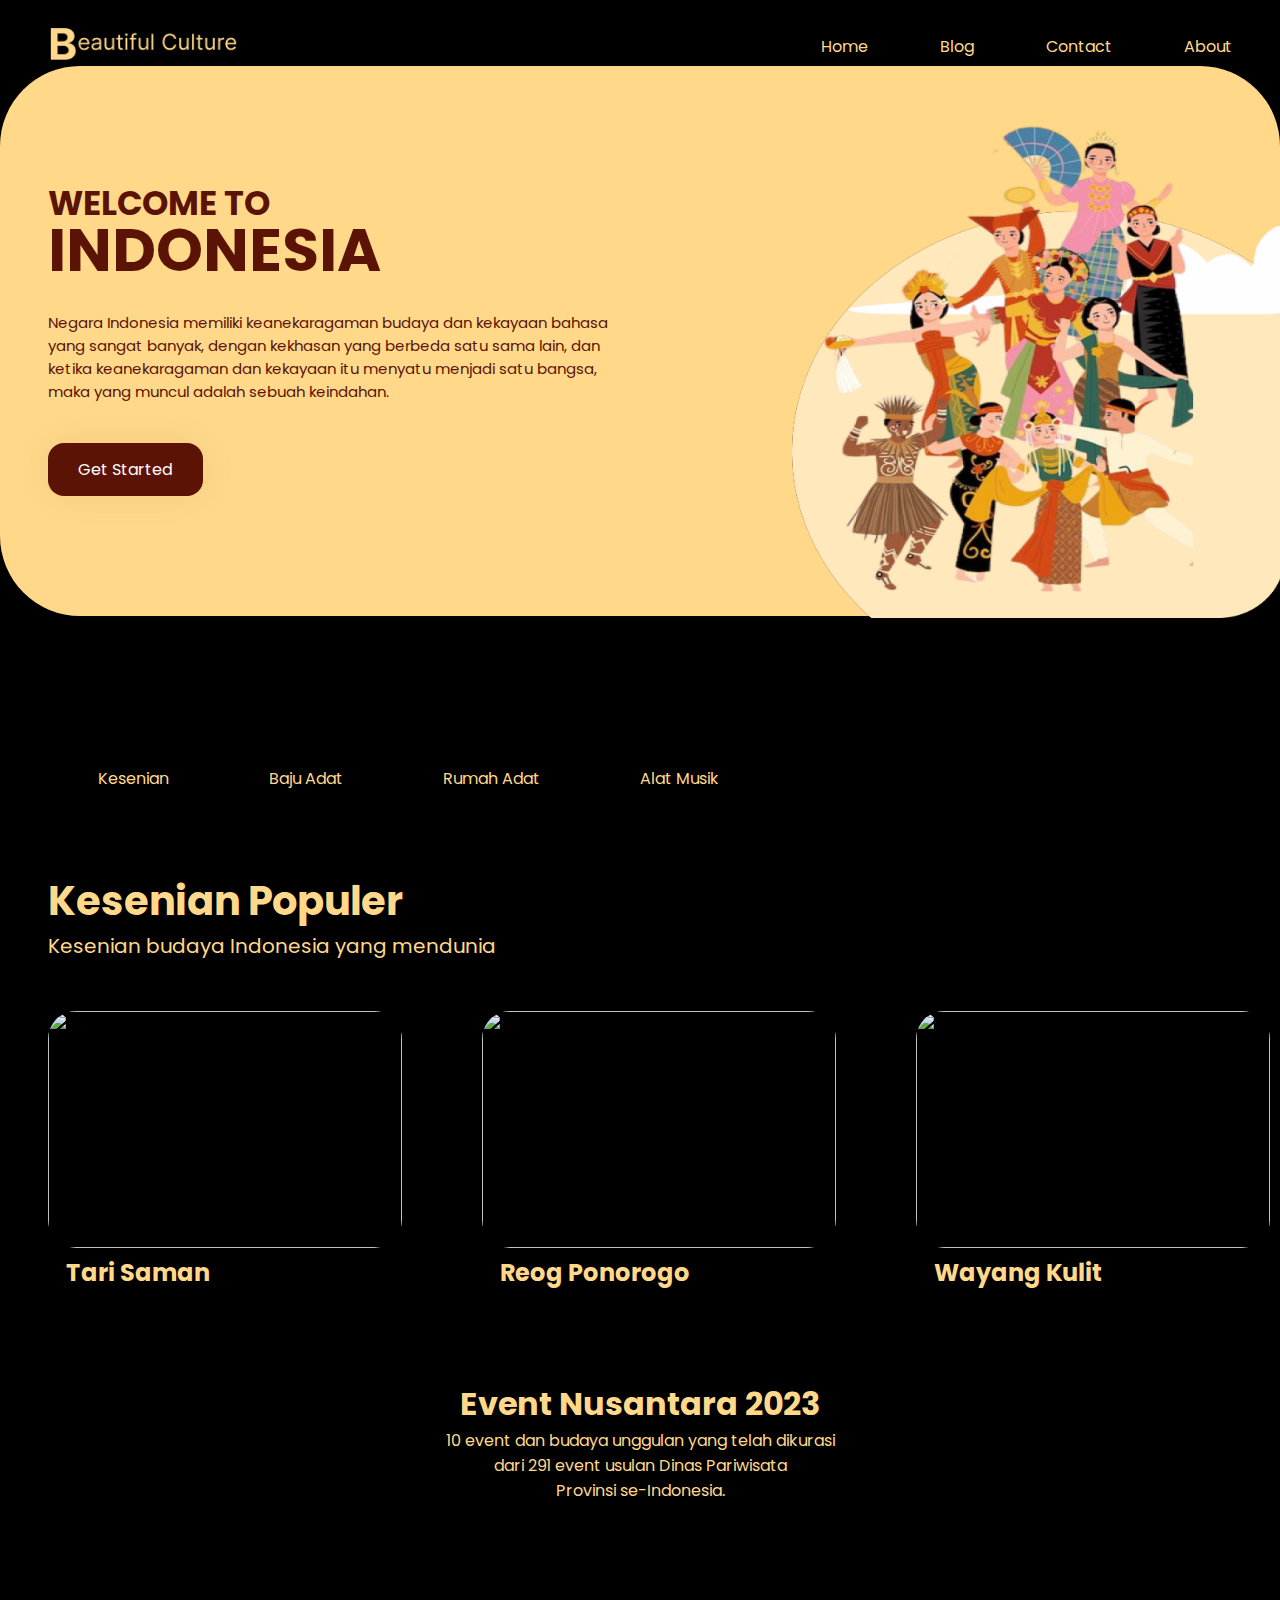
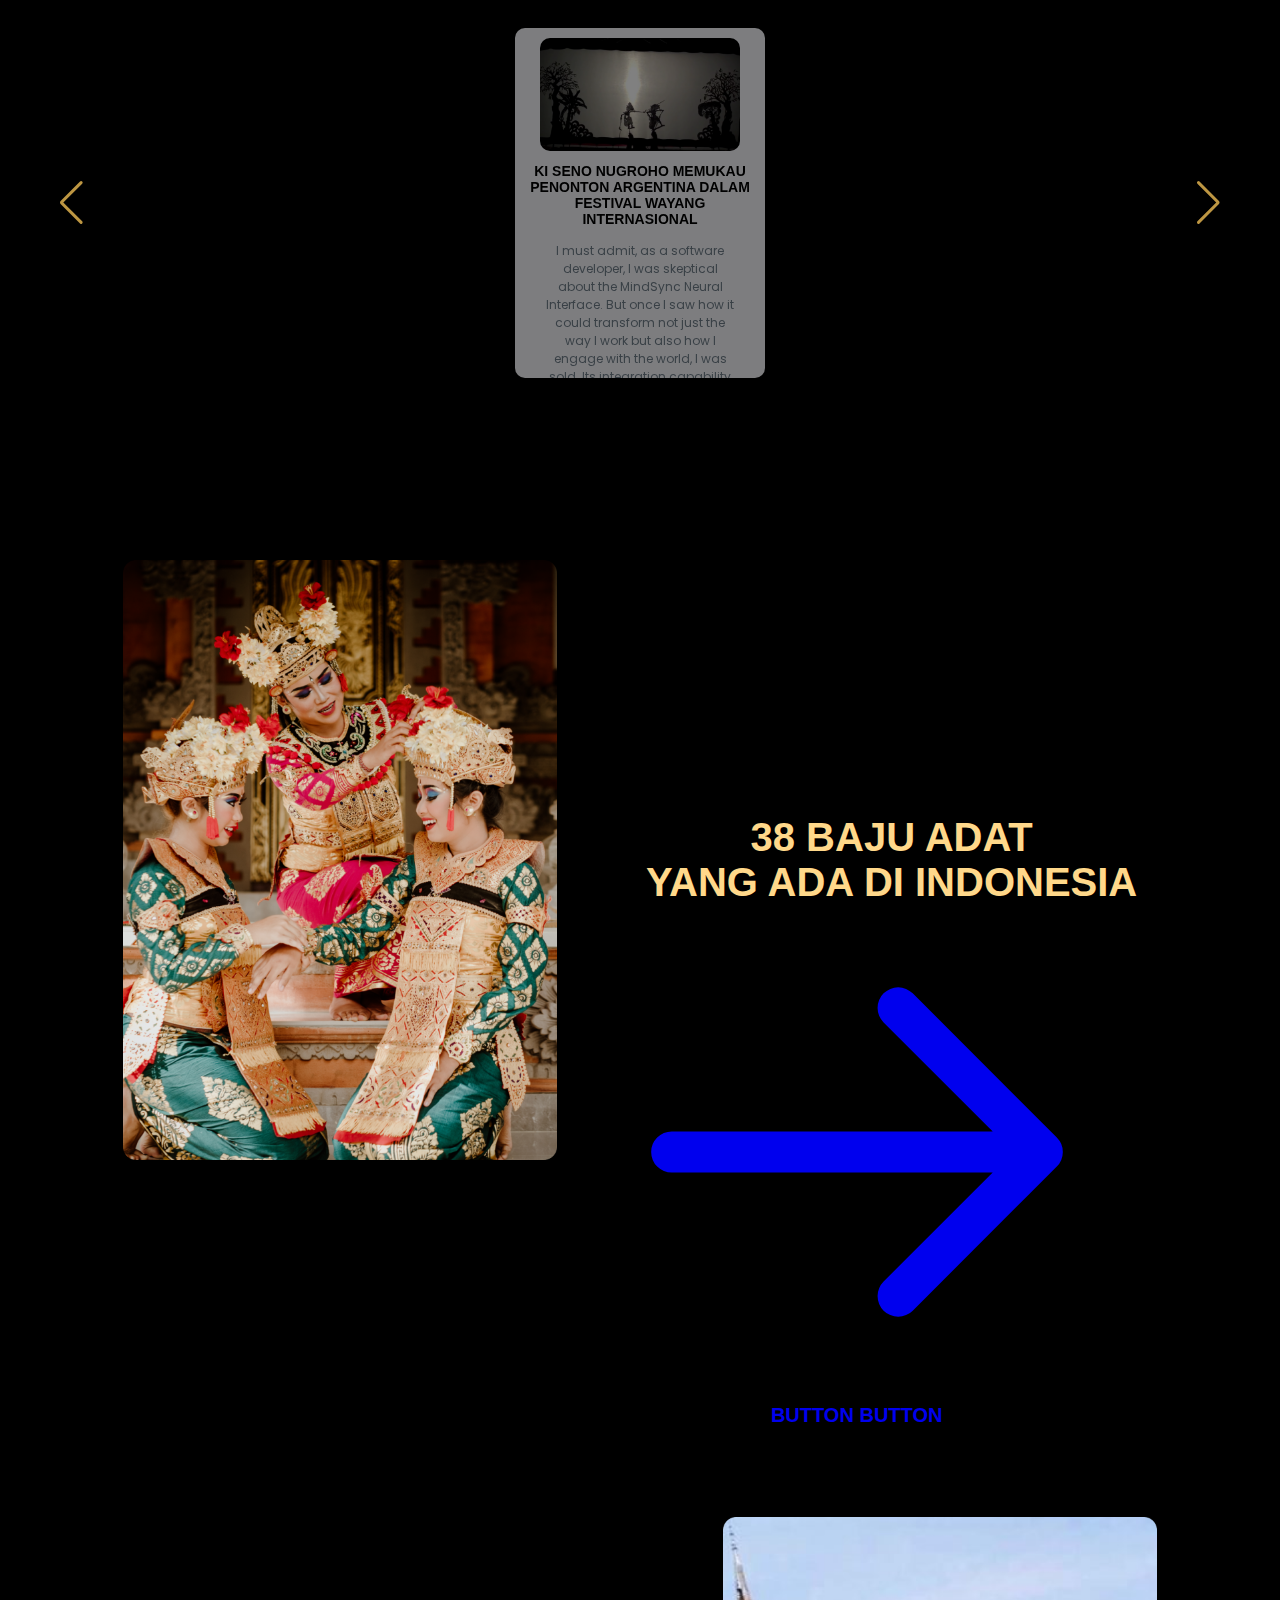
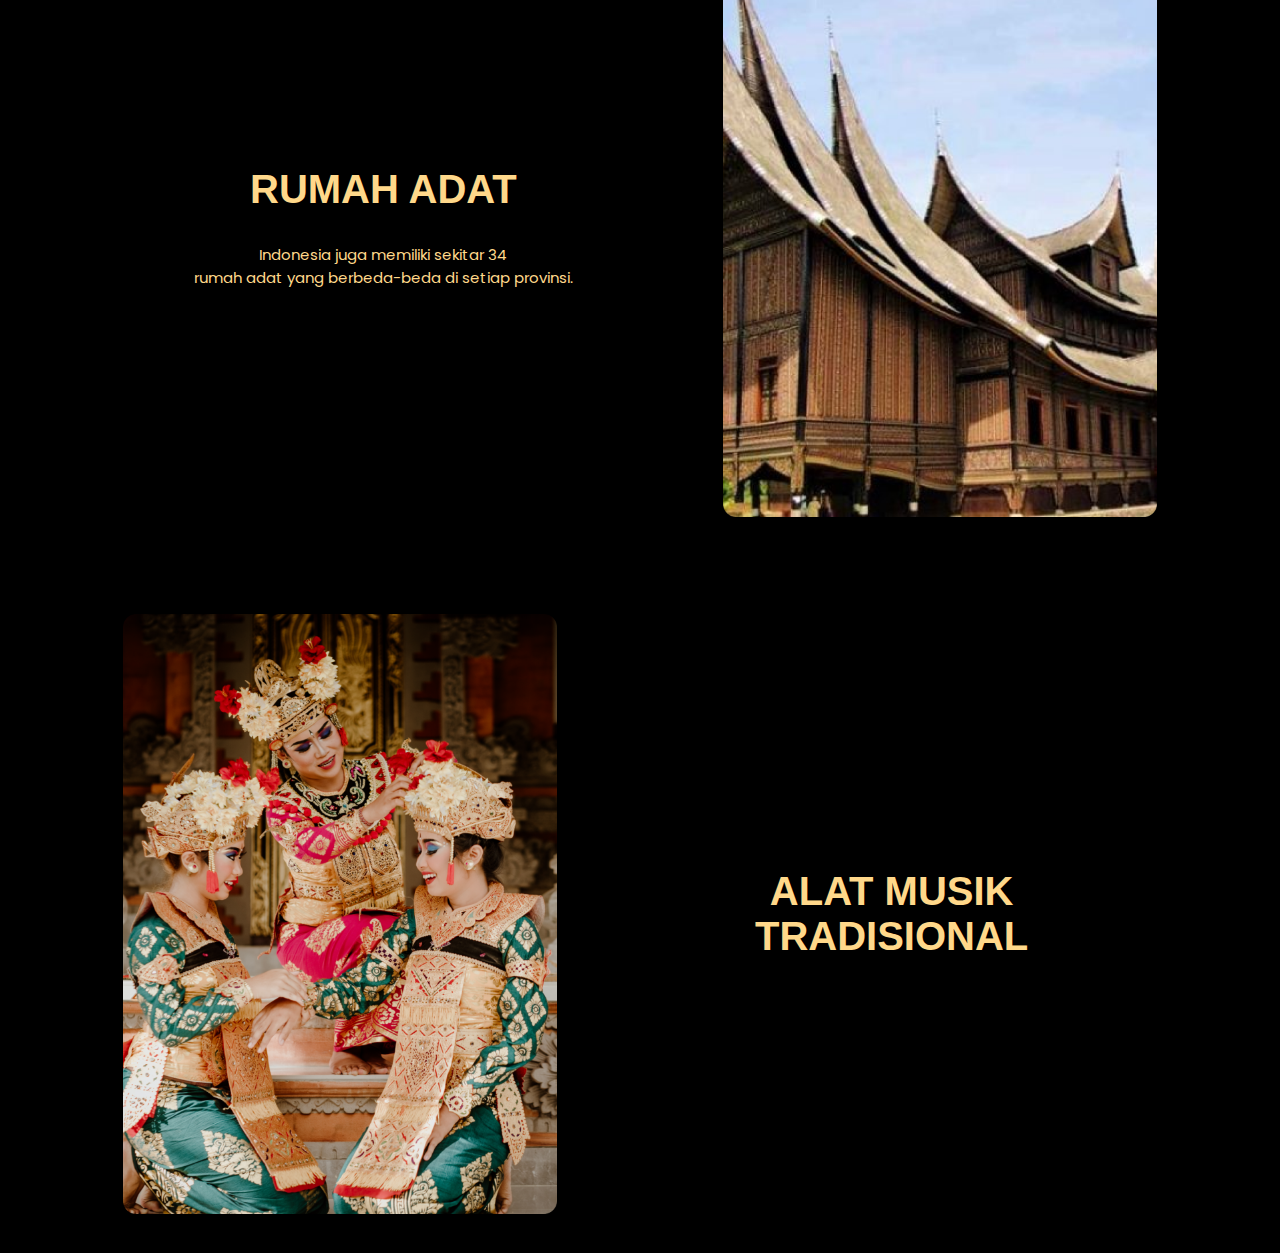
==== index.html @ f7d9b6cf "second commit" ====
<!DOCTYPE html>
<html lang="en">
  <head>
    <meta charset="UTF-8" />
    <meta http-equiv="X-UA-Compatible" content="IE=edge" />
    <meta name="viewport" content="width=device-width, initial-scale=1.0" />
    <title>Home</title>
    <link rel="stylesheet" href="css/style.css">
    <!-- <link rel="stylesheet" href="css/cssbutton.css"> -->
    <link rel="stylesheet" href="css\swiper-bundle.min.css">
    <!-- <link rel="stylesheet" href="https://cdn.jsdelivr.net/npm/bootstrap@4.0.0/dist/css/bootstrap.min.css" integrity="sha384-Gn5384xqQ1aoWXA+058RXPxPg6fy4IWvTNh0E263XmFcJlSAwiGgFAW/dAiS6JXm" crossorigin="anonymous">       -->
    <link href="https://fonts.googleapis.com/css2?family=Righteous&display=swap" rel="stylesheet">  
  </head>
  <body>
    <main>
      <div class="big-wrapper light">
        <header>
            <div class="container">
                <div class="logo">
                    <img src="AssetsWebDesign_Techomfest/Logo2.png" alt="">
                </div>

                <div class="links">
                    <ul>
                        <li><a class="a" href="#">Home</a></li>
                        <li><a class="a" href="#">Blog</a></li>
                        <li><a class="a" href="#">Contact</a></li>
                        <li><a class="a" href="#">About</a></li>
                    </ul>
                </div>
            </div>
        </header>

        <div class="showcase-area mt-5">
          <div class="container">
            <div class="left">
              <div class="big-title">
                <h2>WELCOME TO</h2>
                <h1>INDONESIA</h1>
              </div>
              <p class="text">
                Negara Indonesia memiliki keanekaragaman budaya dan kekayaan bahasa yang sangat banyak, dengan kekhasan yang berbeda satu sama lain, dan ketika keanekaragaman dan kekayaan itu menyatu menjadi satu bangsa, maka yang muncul adalah sebuah keindahan.
              </p>
                <a href="#" class="btn">Get started</a>
            </div>
            <div class="right">
              <img src="AssetsWebDesign_Techomfest/bigIMG3.png" alt="Person Image" class="person" />
            </div>
          </div>
        </div>

        
        <div class="container showcase2-area row justify-content-center">
          <div class="col-md-2">                  
              <img src="AssetsWebDesign_Techomfest/Free_Vector___Wayang_kulit_character-removebg-preview.png" alt="">
          </div>
          <div class="col-md-1" style="margin-top: 60px;">
              <a class="a" href=""><p>Kesenian</p></a>
          </div>  
          <div class="col-md-2">                  
              <img src="AssetsWebDesign_Techomfest/Premium_Vector___Couple_wear_jambi_indonesian_traditional_clothes-removebg-preview.png" alt="">
          </div>
          <div class="col-md-1" style="margin-top: 60px;">
              <a class="a" href=""><p>Baju Adat</p></a>
          </div>
          <div class="col-md-2">                  
              <img src="AssetsWebDesign_Techomfest/rumah_adat-removebg-preview.png" alt="">
          </div>
          <div class="col-md-1" style="margin-top: 60px;">
              <a class="a" href=""><p>Rumah Adat</p></a>
          </div>
          <div class="col-md-2">                  
              <img src="AssetsWebDesign_Techomfest/Premium_Vector___Angklung_vector-removebg-preview-removebg-preview.png" alt="">
          </div>
          <div class="col- md-1" style="margin-top: 60px;">
              <a class="a" href=""><p>Alat Musik</p></a>
          </div>
      </div>

      <div class="container showcase3-area">
        <div class="big-title2">
            <h1>Kesenian Populer</h1>
            <p>Kesenian budaya Indonesia yang mendunia</p>
        </div>
        <div class="content2 row">
            <div class="col-md-4">
                <img src="AssetsWebDesign_Techomfest/saman2.jpg"alt="">
                <h2 style="margin-left: 18px;">Tari Saman</h2>
            </div>
            <div class="col-md-4">
                <img src="AssetsWebDesign_Techomfest/Reog.jpg" alt="">
                <h2 style="margin-left: 18px;">Reog Ponorogo</h2>
            </div>
            <div class="col-md-4">
                <img src="AssetsWebDesign_Techomfest/wayang.jpg" alt="">
                <h2 style="margin-left: 18px;">Wayang Kulit</h2>
            </div>
        </div>
      </div> 

      <div class="container showcase4-area">
        <div class="big-title4" style="text-align: center;">
          <h1>Event Nusantara 2023</h1>
          <p>
              10 event dan budaya unggulan yang  telah dikurasi <br> dari 291 event usulan Dinas Pariwisata <br> Provinsi se-Indonesia.
          </p>
        </div>

        <div class="swiper swiperCarousel">
          <div class="swiper-wrapper">
            <div class="swiper-slide">
              <div class="card">
                <div class="header">
                  <img src="AssetsWebDesign_Techomfest/maxresdefault 1.png" alt="" style="width: 200px;border-radius: 10px;">
                  <h2 class="title">Ki Seno Nugroho Memukau Penonton Argentina dalam FESTIVAL WAYANG INTERNASIONAL</h2>
                </div>
                <div class="quote-container">
                  <p class="quote">
                    I must admit, as a software developer, I was skeptical about the MindSync Neural Interface. But once I saw how it could transform not just the way I work but also how I engage with the world, I was sold. Its integration capability and responsiveness are unlike anything I've seen before. We're not just talking about a step forward in technology, but a quantum leap into the future.
                  </p>
                </div>
              </div>
            </div>
            <div class="swiper-slide">
              <div class="card">
                <div class="header">
                  <img src="AssetsWebDesign_Techomfest/maxresdefault (1) 1.png" alt="" style="width: 200px;border-radius: 10px;">
                  <h2 class="title">Epic Medley of Indonesian Cultures by Alffy Rev</h2>
                </div>
                <div class="quote-container">
                  <p class="quote">
                    The MindSync Neural Interface is a game-changer in technology that's redefining the way we interact with digital devices. With the seamless and intuitive connection, it has reduced the cognitive load of my everyday tasks. As a busy professional, I no longer have to divide my attention across multiple devices. This revolutionary product has managed to marry convenience and functionality in a way I had never thought possible.
                  </p>
                </div>
              </div>
            </div>
            <div class="swiper-slide">
              <div class="card">
                <div class="header">
                  <img src="AssetsWebDesign_Techomfest/maxresdefault (2) 1.png" alt="" style="width: 200px;border-radius: 10px;">
                  <h2 class="title">Angklung Gumilang on World Conference 2019 | LIVE ON ThaiPBS TV</h2>
                </div>
                <div class="quote-container">
                  <p class="quote">
                    The day I started using the MindSync Neural Interface, I understood it wasn't just an ordinary gadget, but an extraordinary leap in technological innovation. Its user-friendly nature, mixed with the uncanny ability to understand and process my thoughts, is genuinely awe-inspiring. It's as if it took the immense complexity of the human brain and made it accessible, all without compromising my privacy or security.
                  </p>
                </div>
              </div>
            </div>
            <div class="swiper-slide">
              <div class="card">
                <div class="header">
                  <img src="AssetsWebDesign_Techomfest/maxresdefault (3) 1.png" alt="" style="width: 200px;border-radius: 10px;">
                  <h2 class="title">
                    GARUDA INDONESIA PRESENTS LADIES FIRST - Fashion Show Baju Adat Indonesia
                  </h2>
                </div>
                <div class="quote-container">
                  <p class="quote">
                    The MindSync Neural Interface isn't just an upgrade, it's an evolution. The way it syncs effortlessly with my thought processes makes it feel like a natural extension of my mind. It's empowering and liberating to interact with my digital world in such a direct, fluid manner. This is a tool that makes technology feel less like a barrier and more like an ally.
                  </p>
                </div>
              </div>
            </div>
            <div class="swiper-slide">
              <div class="card">
                <div class="header">
                  <img src="AssetsWebDesign_Techomfest/Asian Games 2018 - Saman Dance of Aceh.jpg" alt="" style="width: 200px;border-radius: 10px;">
                  <h2 class="title">Chief Neurologist, NeuroTech Hospital</h2>
                </div>
                <div class="quote-container">
                  <p class="quote">
                    As a neurologist, I can attest that the MindSync Neural Interface is an absolute marvel. The accuracy with which it translates neural signals into digital actions is astounding. But what impresses me more is how it manages to do so with such finesse, ensuring an unintrusive and seamless user experience. This is truly a leap in making technology more intuitively human.
                  </p>
                </div>
              </div>
            </div>
            <div class="swiper-slide">
              <div class="card">
                <div class="header">
                  <img src="AssetsWebDesign_Techomfest/Asian Games 2018 - Saman Dance of Aceh.jpg" alt="" style="width: 200px;border-radius: 10px;">
                  <h2 class="title">Sr. Tech Journalist, Digital Frontier</h2>
                </div>
                <div class="quote-container">
                  <p class="quote">
                    As a technology journalist, I've seen numerous gadgets come and go. However, the MindSync Neural Interface isn't just a flash in the pan - it's here to revolutionize the way we perceive and interact with technology. The convenience it brings, coupled with its stellar performance, makes it more than just a device - it's an experience. One that is utterly transformative in the truest sense of the word.
                  </p>
                </div>
              </div>
            </div>
          </div>
          <div class="swiper-button-next"></div>
          <div class="swiper-button-prev"></div>
          <div class="swiper-pagination"></div>
        </div>
      </div>

      <div class="container showcase5-area">
        <div class="col-6">
         <img src="AssetsWebDesign_Techomfest/wanita bali 1.png" style="height: 600px;" alt="">
        </div>
        <div class="title col-6">
          <h1>
            38 BAJU ADAT <br> YANG ADA DI INDONESIA 
          </h1>
          <section class="relative pb-20">
            <div class="container">
                <!-- 18 -->
                <div class="w-full h-40 flex items-center justify-center">
                  <a href="#_" class="relative inline-flex items-center justify-center p-4 px-6 py-3 overflow-hidden font-medium text-indigo-600 transition duration-300 ease-out border-2 border-purple-500 rounded-full shadow-md group">
                    <span class="absolute inset-0 flex items-center justify-center w-full h-full text-white duration-300 -translate-x-full bg-purple-500 group-hover:translate-x-0 ease">
                      <svg class="w-6 h-6" fill="none" stroke="currentColor" viewBox="0 0 24 24" xmlns="http://www.w3.org/2000/svg">
                        <path stroke-linecap="round" stroke-linejoin="round" stroke-width="2" d="M14 5l7 7m0 0l-7 7m7-7H3"></path>
                      </svg>
                    </span>
                    <span class="absolute flex items-center justify-center w-full h-full text-purple-500 transition-all duration-300 transform group-hover:translate-x-full ease">Button</span>
                    <span class="relative invisible">Button</span>
                  </a>
              </div>
          </section>
          
        </div>

      </div>

      <div class="container showcase6-area">
        <div class="content">
          <div class="title col-6">
            <h1>
              RUMAH ADAT 
            </h1>
          </div>
            <p class="text">Indonesia juga memiliki sekitar 34 <br> rumah adat yang berbeda-beda di setiap provinsi.</p>
        </div>
          <div class="col-6">
         <img src="AssetsWebDesign_Techomfest/image 5.png" style="height: 600px;" alt="">
        </div>
      </div>
      
      <div class="container showcase7-area">
        <div class="col-6">
         <img src="AssetsWebDesign_Techomfest/wanita bali 1.png" style="height: 600px;" alt="">
        </div>
        <div class="title col-6">
          <h1>
            ALAT MUSIK TRADISIONAL
          </h1>
        </div>
      </div>
      
        <div class="bottom-area">
          <div class="container">
            
          </div>
        </div>
      </div>
    </main>

    <!-- JavaScript Files -->

    <script src="js/swiper-bundle.min.js"></script>


    <!-- JavaScript -->
    <!-- <script src="js/script.js"></script> -->
    <script src="https://cdn.jsdelivr.net/npm/bootstrap@5.3.2/dist/js/bootstrap.bundle.min.js" integrity="sha384-C6RzsynM9kWDrMNeT87bh95OGNyZPhcTNXj1NW7RuBCsyN/o0jlpcV8Qyq46cDfL" crossorigin="anonymous"></script>
    <script src="https://cdn.jsdelivr.net/npm/@popperjs/core@2.11.8/dist/umd/popper.min.js" integrity="sha384-I7E8VVD/ismYTF4hNIPjVp/Zjvgyol6VFvRkX/vR+Vc4jQkC+hVqc2pM8ODewa9r" crossorigin="anonymous"></script>
    <script src="https://code.jquery.com/jquery-3.2.1.slim.min.js" integrity="sha384-KJ3o2DKtIkvYIK3UENzmM7KCkRr/rE9/Qpg6aAZGJwFDMVNA/GpGFF93hXpG5KkN" crossorigin="anonymous"></script>
    <script src="https://cdn.jsdelivr.net/npm/popper.js@1.12.9/dist/umd/popper.min.js" integrity="sha384-ApNbgh9B+Y1QKtv3Rn7W3mgPxhU9K/ScQsAP7hUibX39j7fakFPskvXusvfa0b4Q" crossorigin="anonymous"></script>
    <script src="https://cdn.jsdelivr.net/npm/bootstrap@4.0.0/dist/js/bootstrap.min.js" integrity="sha384-JZR6Spejh4U02d8jOt6vLEHfe/JQGiRRSQQxSfFWpi1MquVdAyjUar5+76PVCmYl" crossorigin="anonymous"></script>
    <script src="https://kit.fontawesome.com/a81368914c.js"></script>
    <!-- <script src="./app.js"></script> -->
    <!-- <script src="./script.js"></script> -->
    <script src="js/script.js"></script>
  </body>
</html>
---- css/style.css ----
@import url("https://fonts.googleapis.com/css2?family=Poppins:wght@100;200;300;400;500;600;700;800;900&display=swap");

.light {
  --mainColor: #64bcf4;
  --hoverColor: #bd9642;
  --backgroundColor: #000000;
  --darkOne: #5B1306;
  --darkTwo: #45424b;
  --lightOne: #919191;
  --lightTwo: #FFD88A;
}

*,
*::before,
*::after {
  padding: 0;
  margin: 0;
  box-sizing: border-box;
}

body {
  font-family: "Poppins", sans-serif;
}

.stop-scrolling {
  height: 100%;
  overflow: hidden;
}

img {
  width: 100%;
}

a {
  text-decoration: none;
}

.big-wrapper {
  position: relative;
  padding: 1.7rem 0 2rem;
  width: 100%;
  min-height: 100vh;
  overflow: hidden;
  background-color: var(--backgroundColor);
  display: flex;
  flex-direction: column;
  justify-content: space-between;
}

.container {
  position: relative;
  max-width: 81rem;
  width: 100%;
  /* height: 600px; */
  margin: 0 auto;
  padding: 0 3rem;
  z-index: 10;
}

header {
  position: relative;
  z-index: 70;
}

header .container {
  display: flex;
  justify-content: space-between;
  align-items: center;
}

.overlay {
  display: none;
}

.logo {
  display: flex;
  align-items: center;
  cursor: pointer;
}

.logo img {
  width: 190px;
  margin-right: 0.6rem;
  margin-top: -0.6rem;
}



.links ul {
  display: flex;
  list-style: none;
  align-items: center;
}

.links a {
  color: var(--lightTwo);
  margin-left: 4.5rem;
  display: inline-block;
  transition: 0.3s;
}

.links a:hover {
  color: var(--hoverColor);
  transform: scale(1.05);
}

.btn {
  display: inline-block;
  padding: 0.9rem 1.9rem;
  color: #fff !important;
  background-color: var(--darkOne);
  border-radius: 16px;
  text-transform: capitalize;
  transition: 0.3s;
}

.btn:hover {
  background-color: var(--hoverColor);
  transform: scale(1) !important;
}

.right img{
    width: 500px;
    height: 505px;
    margin-top: 5px;
    margin-left: 72px;
}

.bar::before,
.bar::after {
  content: "";
  position: absolute;
  width: 100%;
  height: 100%;
  background-color: var(--darkTwo);
  border-radius: 3px;
  transition: 0.5s;
}

.bar::before {
  transform: translateY(-8px);
}

.bar::after {
  transform: translateY(8px);
}


.big-wrapper.active .bar::before {
  transform: translateY(0) rotate(-45deg);
}

.big-wrapper.active .bar::after {
  transform: translateY(0) rotate(45deg);
}

.showcase-area .container {
  display: grid;
  grid-template-columns: repeat(2, 1fr);
  align-items: center;
  justify-content: center;
  background-color: var(--lightTwo);
  height: 550px;
  border-radius: 80px;
}

.big-title {
  font-size: 1.4rem;
  color: var(--darkOne);
  text-transform: capitalize;
  /* margin-top: 60px; */
  line-height: 1;
}

.big-title h1{
    font-size: 60px;
}

.text {
  color: var(--darkOne);
  font-size: 15px;
  margin: 1.9rem 0 2.5rem;
  max-width: 600px;
}

.showcase-area .btn {
  box-shadow: 0 0 40px 2px rgba(0, 0, 0, 0.05);
}

.person {
  width: 123%;
  transform: translate(15%, 25px);
}

.toggle-btn {
  display: inline-block;
  border: none;
  background: var(--darkOne);
  color: var(--darkOne);
  outline: none;
  cursor: pointer;
  height: 39px;
  width: 39px;
  border-radius: 50%;
  font-size: 1.1rem;
  transition: 0.3s;
}

.toggle-btn i {
  line-height: 39px;
}

.toggle-btn:hover {
  background: var(--lightTwo);
}

.showcase2-area{
  display: flex;
  margin-top: 90px;
  gap: 50px;
  grid-row: auto;
}

.showcase2-area img{
  width: 120px;
}

.showcase2-area p{
  /* font-size: 80c; */
  color: var(--lightTwo);
}

.showcase3-area .big-title2{
  margin-top: 80px;
  font-size: 20px;
  color: var(--lightTwo);
}

.content2{
  margin-top: 50px;
  display: flex;
  gap: 80px;
  color: var(--lightTwo);
}

.content2 img{
  width: 354px;
  height: 237px;
  border-radius: 28px;
}

.showcase4-area{
  width: 100%;
  height: 600px;
  margin-top: 90px;
  color: var(--lightTwo);
  margin-bottom: 90px;
}

.card {
  background-color: #f9fafe;
  width: 250px;
  height: 350px;
  border-radius: 10px;
  display: flex;
  flex-direction: column;
  justify-content: center;
  align-items: center;
  position: relative;
  padding: 30px 0 0 0;
  transition: transform 400ms;
  opacity: 0.5;
  box-shadow: none;
}

.quote-icon {
  position: absolute;
  z-index: 0;
  opacity: 0.05;
  left: 3%;
  top: 0;
}

.avatar {
  width: 120px;
  height: 120px;
  border-radius: 150px;
  border: 5px solid #f9fafe;
  box-shadow: 0 0 50px #ccc;
  position: absolute;
  top: 0;
  left: 50%;
  transform: translate(-60px, -60px);
  z-index: 1;
}

.header {
  margin: -20px 0 0 0;
  text-align: center;
  z-index: 1;
}

.name {
  font-family: "Hammersmith One", sans-serif;
  text-transform: uppercase;
  font-size: 22px;
  margin: 0;
}

.title {
  font-family: "Hammersmith One", sans-serif;
  text-transform: uppercase;
  font-size: 14px;
  font-weight: bold;
  margin: 5px 0 0 0;
  padding: 0 5px;
  color: var(--backgroundColor);
}

.quote-container {
  margin: 0;
  height: 100%;
  z-index: 1;
  padding: 15px 30px 30px 30px;
  overflow: hidden;
}

.quote {
  width: 100%;
  height: 95%;
  font-family: "Poppins", sans-serif;
  font-size: 12px;
  text-align: center;
  color: #73808c;
  margin: 0;
}

.swiper {
  width: 100%;
  height: 100%;
}

.swiper-slide {
  display: flex !important;
  justify-content: center;
  align-items: center;
}

.swiper-slide-active {
  z-index: 1;
}

.swiper-slide-active .card {
  box-shadow: 0 8px 30px -7px #000000;
  opacity: 1;
  transform: scale(1.5);
}

.swiper {
  margin-left: auto;
  margin-right: auto;
}

.swiper-button-next:focus,
.swiper-button-prev:focus {
  outline: none;
}

@media (max-height: 400px) {
  .header {
    margin: 40px 0 0 0;
  }
  .name {
    font-size: 12px;
  }
  .title {
    font-size: 10px;
  }
  .quote-container {
    padding: 5px 20px 20px 20px;
  }
  .quote-icon {
    width: 75px;
    height: 75px;
  }
  .avatar {
    width: 100px;
    height: 100px;
    transform: translate(-50px, -50px);
  }
}

.showcase5-area{
  color: white; 
  display: flex; 
  margin-top: 90px; 
  justify-content: center;
  text-align: center;
}

.showcase5-area .title{
  width: 600px;
  color: var(--lightTwo);
  font-size: 20px;
  text-align: center;
}

.showcase5-area h1{
  margin-top: 250px;
  margin-left: 70px;
}

.showcase6-area{
  color: white; 
  display: flex; 
  margin-top: 90px; 
  justify-content: center;
  text-align: center;
}

.showcase6-area .title{
  width: 600px;
  color: var(--lightTwo);
  font-size: 20px;
  text-align: center;
}

.showcase6-area h1{
  margin-top: 250px;
  margin-right: 80px;
}

.showcase6-area .content{
  width: 600px;
  color: var(--lightTwo);
  font-size: 20px;
  text-align: center;
}

.showcase6-area p{
  margin-right: 80px;
  color: var(--lightTwo);
}

.showcase7-area{
  color: white; 
  display: flex; 
  margin-top: 90px; 
  justify-content: center;
  text-align: center;
}

.showcase7-area .title{
  width: 600px;
  color: var(--lightTwo);
  font-size: 20px;
  text-align: center;
}

.showcase7-area h1{
  margin-top: 250px;
  margin-left: 70px;
}

.big-wrapper.light .toggle-btn i:last-child {
  display: none;
}

.big-wrapper.light .toggle-btn i:first-child {
  display: block;
}

.big-wrapper.dark .toggle-btn i:last-child {
  display: block;
}

.big-wrapper.dark .toggle-btn i:first-child {
  display: none;
}

.shape {
  position: absolute;
  z-index: 0;
  width: 500px;
  bottom: -180px;
  left: -15px;
  opacity: 0.1;
}

.copy {
  position: absolute;
  top: 0;
  left: 0;
  z-index: 100;
  animation: appear 1s 1 both;
}

@keyframes appear {
  0% {
    clip-path: circle(30% at -25% -25%);
  }
  100% {
    clip-path: circle(150% at 0 0);
  }
}

@media screen and (max-width: 870px) {
  .hamburger-menu {
    display: flex;
  }

  .links {
    position: fixed;
    top: 0;
    right: 0;
    max-width: 450px;
    width: 100%;
    height: 100%;
    background-color: var(--mainColor);
    z-index: 95;
    display: flex;
    align-items: center;
    justify-content: center;
    transform: translateX(100%);
    transition: 0.5s;
  }

  .links ul {
    flex-direction: column;
  }

  .links a {
    color: #fff;
    margin-left: 0;
    padding: 2rem 0;
  }

  .links .btn {
    background: none;
  }

  .overlay {
    display: block;
    position: fixed;
    top: 0;
    left: 0;
    right: 0;
    bottom: 0;
    background-color: rgba(0, 0, 0, 0.7);
    opacity: 0;
    pointer-events: none;
    transition: 0.5s;
  }

  .big-wrapper.active .links {
    transform: translateX(0);
    box-shadow: 0 0 50px 2px rgba(0, 0, 0, 0.4);
  }

  .big-wrapper.active .overlay {
    pointer-events: all;
    opacity: 1;
  }

  .showcase-area {
    padding: 2.5rem 0;
    max-width: 700px;
    margin: 0 auto;
  }

  .showcase-area .container {
    grid-template-columns: 1fr;
    justify-content: center;
    grid-gap: 2rem;
  }

  .big-title {
    font-size: 1.1rem;
  }

  .text {
    font-size: 0.95rem;
    margin: 1.4rem 0 1.5rem;
  }

  .person {
    width: 100%;
    transform: none;
  }

  .logo h3 {
    font-size: 1.25rem;
  }

  .shape {
    bottom: -180px;
    left: -150px;
  }
}

@media screen and (max-width: 470px) {
  .container {
    padding: 0 1.5rem;
  }

  .big-title {
    font-size: 0.9rem;
  }

  .text {
    margin: 1.1rem 0 1.5rem;
  }

  .showcase-area .btn {
    font-size: 0.8rem;
  }
}
---- css/cssbutton.css ----
@import url(https://fonts.googleapis.com/css2?family=REM:wght@100;200;400;500;600;700;800&display=swap);
*,
::after,
::before {
  box-sizing: border-box;
  border: 0 solid #e5e7eb;
  --tw-border-spacing-x: 0;
  --tw-border-spacing-y: 0;
  --tw-translate-x: 0;
  --tw-translate-y: 0;
  --tw-rotate: 0;
  --tw-skew-x: 0;
  --tw-skew-y: 0;
  --tw-scale-x: 1;
  --tw-scale-y: 1;
  --tw-pan-x: ;
  --tw-pan-y: ;
  --tw-pinch-zoom: ;
  --tw-scroll-snap-strictness: proximity;
  --tw-gradient-from-position: ;
  --tw-gradient-via-position: ;
  --tw-gradient-to-position: ;
  --tw-ordinal: ;
  --tw-slashed-zero: ;
  --tw-numeric-figure: ;
  --tw-numeric-spacing: ;
  --tw-numeric-fraction: ;
  --tw-ring-inset: ;
  --tw-ring-offset-width: 0px;
  --tw-ring-offset-color: #fff;
  --tw-ring-color: rgb(59 130 246 / 0.5);
  --tw-ring-offset-shadow: 0 0 #0000;
  --tw-ring-shadow: 0 0 #0000;
  --tw-shadow: 0 0 #0000;
  --tw-shadow-colored: 0 0 #0000;
  --tw-blur: ;
  --tw-brightness: ;
  --tw-contrast: ;
  --tw-grayscale: ;
  --tw-hue-rotate: ;
  --tw-invert: ;
  --tw-saturate: ;
  --tw-sepia: ;
  --tw-drop-shadow: ;
  --tw-backdrop-blur: ;
  --tw-backdrop-brightness: ;
  --tw-backdrop-contrast: ;
  --tw-backdrop-grayscale: ;
  --tw-backdrop-hue-rotate: ;
  --tw-backdrop-invert: ;
  --tw-backdrop-opacity: ;
  --tw-backdrop-saturate: ;
  --tw-backdrop-sepia: ;
}
::after,
::before {
  --tw-content: "";
}
html {
  line-height: 1.5;
  -webkit-text-size-adjust: 100%;
  -moz-tab-size: 4;
  -o-tab-size: 4;
  tab-size: 4;
  font-family: REM, sans-serif;
  font-feature-settings: normal;
  font-variation-settings: normal;
  position: relative;
  scroll-behavior: smooth;
}
body {
  margin: 0;
  line-height: inherit;
}
hr {
  height: 0;
  color: inherit;
  border-top-width: 1px;
}
abbr:where([title]) {
  -webkit-text-decoration: underline dotted;
  text-decoration: underline dotted;
}
h1,
h2,
h3,
h4,
h5,
h6 {
  font-size: inherit;
}
a {
  color: inherit;
  text-decoration: inherit;
}
b,
strong {
  font-weight: bolder;
}
code,
kbd,
pre,
samp {
  font-family: ui-monospace, SFMono-Regular, Menlo, Monaco, Consolas,
    "Liberation Mono", "Courier New", monospace;
  font-size: 1em;
}
small {
  font-size: 80%;
}
sub,
sup {
  font-size: 75%;
  line-height: 0;
  position: relative;
  vertical-align: baseline;
}
sub {
  bottom: -0.25em;
}
sup {
  top: -0.5em;
}
table {
  text-indent: 0;
  border-color: inherit;
  border-collapse: collapse;
}
button,
input,
optgroup,
select,
textarea {
  font-family: inherit;
  font-feature-settings: inherit;
  font-variation-settings: inherit;
  font-size: 100%;
  font-weight: inherit;
  line-height: inherit;
  color: inherit;
  margin: 0;
  padding: 0;
}
button,
select {
  text-transform: none;
}
[type="button"],
[type="reset"],
[type="submit"],
button {
  -webkit-appearance: button;
  background-color: transparent;
  background-image: none;
}
:-moz-focusring {
  outline: auto;
}
:-moz-ui-invalid {
  box-shadow: none;
}
progress {
  vertical-align: baseline;
}
::-webkit-inner-spin-button,
::-webkit-outer-spin-button {
  height: auto;
}
[type="search"] {
  -webkit-appearance: textfield;
  outline-offset: -2px;
}
::-webkit-search-decoration {
  -webkit-appearance: none;
}
::-webkit-file-upload-button {
  -webkit-appearance: button;
  font: inherit;
}
summary {
  display: list-item;
}
blockquote,
dd,
dl,
figure,
h1,
h2,
h3,
h4,
h5,
h6,
hr,
p,
pre {
  margin: 0;
}
fieldset {
  margin: 0;
  padding: 0;
}
dialog,
legend {
  padding: 0;
}
menu,
ol,
ul {
  list-style: none;
  margin: 0;
  padding: 0;
}
textarea {
  resize: vertical;
}
input::-moz-placeholder,
textarea::-moz-placeholder {
  opacity: 1;
  color: #9ca3af;
}
input::placeholder,
textarea::placeholder {
  opacity: 1;
  color: #9ca3af;
}
[role="button"],
button {
  cursor: pointer;
}
:disabled {
  cursor: default;
}
audio,
canvas,
embed,
iframe,
img,
object,
svg,
video {
  display: block;
  vertical-align: middle;
}
img,
video {
  max-width: 100%;
  height: auto;
}
[hidden] {
  display: none;
}
::backdrop {
  --tw-border-spacing-x: 0;
  --tw-border-spacing-y: 0;
  --tw-translate-x: 0;
  --tw-translate-y: 0;
  --tw-rotate: 0;
  --tw-skew-x: 0;
  --tw-skew-y: 0;
  --tw-scale-x: 1;
  --tw-scale-y: 1;
  --tw-pan-x: ;
  --tw-pan-y: ;
  --tw-pinch-zoom: ;
  --tw-scroll-snap-strictness: proximity;
  --tw-gradient-from-position: ;
  --tw-gradient-via-position: ;
  --tw-gradient-to-position: ;
  --tw-ordinal: ;
  --tw-slashed-zero: ;
  --tw-numeric-figure: ;
  --tw-numeric-spacing: ;
  --tw-numeric-fraction: ;
  --tw-ring-inset: ;
  --tw-ring-offset-width: 0px;
  --tw-ring-offset-color: #fff;
  --tw-ring-color: rgb(59 130 246 / 0.5);
  --tw-ring-offset-shadow: 0 0 #0000;
  --tw-ring-shadow: 0 0 #0000;
  --tw-shadow: 0 0 #0000;
  --tw-shadow-colored: 0 0 #0000;
  --tw-blur: ;
  --tw-brightness: ;
  --tw-contrast: ;
  --tw-grayscale: ;
  --tw-hue-rotate: ;
  --tw-invert: ;
  --tw-saturate: ;
  --tw-sepia: ;
  --tw-drop-shadow: ;
  --tw-backdrop-blur: ;
  --tw-backdrop-brightness: ;
  --tw-backdrop-contrast: ;
  --tw-backdrop-grayscale: ;
  --tw-backdrop-hue-rotate: ;
  --tw-backdrop-invert: ;
  --tw-backdrop-opacity: ;
  --tw-backdrop-saturate: ;
  --tw-backdrop-sepia: ;
}
.container {
  width: 100%;
  margin-right: auto;
  margin-left: auto;
  padding-right: 1rem;
  padding-left: 1rem;
}
@media (min-width: 640px) {
  .container {
    max-width: 640px;
    padding-right: 1rem;
    padding-left: 1rem;
  }
}
@media (min-width: 768px) {
  .container {
    max-width: 768px;
    padding-right: 1rem;
    padding-left: 1rem;
  }
}
@media (min-width: 1024px) {
  .container {
    max-width: 1024px;
    padding-right: 1rem;
    padding-left: 1rem;
  }
}
@media (min-width: 1280px) {
  .container {
    max-width: 1280px;
    padding-right: 3rem;
    padding-left: 3rem;
  }
}
@media (min-width: 1536px) {
  .container {
    max-width: 1536px;
    padding-right: 14rem;
    padding-left: 14rem;
  }
}
.invisible {
  visibility: hidden;
}
.absolute {
  position: absolute;
}
.relative {
  position: relative;
}
.inset-0 {
  inset: 0px;
}
.bottom-0 {
  bottom: 0;
}
.left-0 {
  left: 0;
}
.right-0 {
  right: 0;
}
.top-0 {
  top: 0;
}
.top-1\/2 {
  top: 50%;
}
.z-10 {
  z-index: 10;
}
.z-20 {
  z-index: 20;
}
.z-30 {
  z-index: 30;
}
.m-1 {
  margin: 0.25rem;
}
.mx-10 {
  margin-left: 2.5rem;
  margin-right: 2.5rem;
}
.mx-auto {
  margin-left: auto;
  margin-right: auto;
}
.-mb-1 {
  margin-bottom: -0.25rem;
}
.-mb-8 {
  margin-bottom: -2rem;
}
.-ml-10 {
  margin-left: -2.5rem;
}
.-ml-12 {
  margin-left: -3rem;
}
.-ml-2 {
  margin-left: -0.5rem;
}
.-ml-3 {
  margin-left: -0.75rem;
}
.-mr-1 {
  margin-right: -0.25rem;
}
.-mr-10 {
  margin-right: -2.5rem;
}
.-mr-3 {
  margin-right: -0.75rem;
}
.-mr-5 {
  margin-right: -1.25rem;
}
.-mt-1 {
  margin-top: -0.25rem;
}
.-mt-10 {
  margin-top: -2.5rem;
}
.-mt-12 {
  margin-top: -3rem;
}
.mb-0 {
  margin-bottom: 0;
}
.mb-10 {
  margin-bottom: 2.5rem;
}
.mb-2 {
  margin-bottom: 0.5rem;
}
.mb-3 {
  margin-bottom: 0.75rem;
}
.mb-32 {
  margin-bottom: 8rem;
}
.mb-9 {
  margin-bottom: 2.25rem;
}
.ml-0 {
  margin-left: 0;
}
.ml-0\.5 {
  margin-left: 0.125rem;
}
.ml-1 {
  margin-left: 0.25rem;
}
.ml-2 {
  margin-left: 0.5rem;
}
.ml-9 {
  margin-left: 2.25rem;
}
.mr-1 {
  margin-right: 0.25rem;
}
.mr-2 {
  margin-right: 0.5rem;
}
.mr-4 {
  margin-right: 1rem;
}
.mt-0 {
  margin-top: 0;
}
.mt-0\.5 {
  margin-top: 0.125rem;
}
.mt-1 {
  margin-top: 0.25rem;
}
.box-border {
  box-sizing: border-box;
}
.block {
  display: block;
}
.inline-block {
  display: inline-block;
}
.flex {
  display: flex;
}
.inline-flex {
  display: inline-flex;
}
.grid {
  display: grid;
}
.hidden {
  display: none;
}
.h-0 {
  height: 0;
}
.h-0\.5 {
  height: 0.125rem;
}
.h-1 {
  height: 0.25rem;
}
.h-1\/3 {
  height: 33.333333%;
}
.h-10 {
  height: 2.5rem;
}
.h-12 {
  height: 3rem;
}
.h-16 {
  height: 4rem;
}
.h-20 {
  height: 5rem;
}
.h-24 {
  height: 6rem;
}
.h-32 {
  height: 8rem;
}
.h-4 {
  height: 1rem;
}
.h-40 {
  height: 10rem;
}
.h-48 {
  height: 12rem;
}
.h-5 {
  height: 1.25rem;
}
.h-6 {
  height: 1.5rem;
}
.h-64 {
  height: 16rem;
}
.h-8 {
  height: 2rem;
}
.h-full {
  height: 100%;
}
.w-0 {
  width: 0;
}
.w-0\.5 {
  width: 0.125rem;
}
.w-10 {
  width: 2.5rem;
}
.w-12 {
  width: 3rem;
}
.w-20 {
  width: 5rem;
}
.w-24 {
  width: 6rem;
}
.w-32 {
  width: 8rem;
}
.w-4 {
  width: 1rem;
}
.w-40 {
  width: 10rem;
}
.w-48 {
  width: 12rem;
}
.w-5 {
  width: 1.25rem;
}
.w-6 {
  width: 1.5rem;
}
.w-64 {
  width: 16rem;
}
.w-8 {
  width: 2rem;
}
.w-auto {
  width: auto;
}
.w-full {
  width: 100%;
}
.origin-bottom-left {
  transform-origin: bottom left;
}
.origin-center {
  transform-origin: center;
}
.origin-top-right {
  transform-origin: top right;
}
.-translate-x-1 {
  --tw-translate-x: -0.25rem;
  transform: translate(var(--tw-translate-x), var(--tw-translate-y))
    rotate(var(--tw-rotate)) skewX(var(--tw-skew-x)) skewY(var(--tw-skew-y))
    scaleX(var(--tw-scale-x)) scaleY(var(--tw-scale-y));
}
.-translate-x-12 {
  --tw-translate-x: -3rem;
  transform: translate(var(--tw-translate-x), var(--tw-translate-y))
    rotate(var(--tw-rotate)) skewX(var(--tw-skew-x)) skewY(var(--tw-skew-y))
    scaleX(var(--tw-scale-x)) scaleY(var(--tw-scale-y));
}
.-translate-x-2 {
  --tw-translate-x: -0.5rem;
  transform: translate(var(--tw-translate-x), var(--tw-translate-y))
    rotate(var(--tw-rotate)) skewX(var(--tw-skew-x)) skewY(var(--tw-skew-y))
    scaleX(var(--tw-scale-x)) scaleY(var(--tw-scale-y));
}
.-translate-x-20 {
  --tw-translate-x: -5rem;
  transform: translate(var(--tw-translate-x), var(--tw-translate-y))
    rotate(var(--tw-rotate)) skewX(var(--tw-skew-x)) skewY(var(--tw-skew-y))
    scaleX(var(--tw-scale-x)) scaleY(var(--tw-scale-y));
}
.-translate-x-56 {
  --tw-translate-x: -14rem;
  transform: translate(var(--tw-translate-x), var(--tw-translate-y))
    rotate(var(--tw-rotate)) skewX(var(--tw-skew-x)) skewY(var(--tw-skew-y))
    scaleX(var(--tw-scale-x)) scaleY(var(--tw-scale-y));
}
.-translate-x-8 {
  --tw-translate-x: -2rem;
  transform: translate(var(--tw-translate-x), var(--tw-translate-y))
    rotate(var(--tw-rotate)) skewX(var(--tw-skew-x)) skewY(var(--tw-skew-y))
    scaleX(var(--tw-scale-x)) scaleY(var(--tw-scale-y));
}
.-translate-x-full {
  --tw-translate-x: -100%;
  transform: translate(var(--tw-translate-x), var(--tw-translate-y))
    rotate(var(--tw-rotate)) skewX(var(--tw-skew-x)) skewY(var(--tw-skew-y))
    scaleX(var(--tw-scale-x)) scaleY(var(--tw-scale-y));
}
.-translate-y-1 {
  --tw-translate-y: -0.25rem;
  transform: translate(var(--tw-translate-x), var(--tw-translate-y))
    rotate(var(--tw-rotate)) skewX(var(--tw-skew-x)) skewY(var(--tw-skew-y))
    scaleX(var(--tw-scale-x)) scaleY(var(--tw-scale-y));
}
.-translate-y-1\/2 {
  --tw-translate-y: -50%;
  transform: translate(var(--tw-translate-x), var(--tw-translate-y))
    rotate(var(--tw-rotate)) skewX(var(--tw-skew-x)) skewY(var(--tw-skew-y))
    scaleX(var(--tw-scale-x)) scaleY(var(--tw-scale-y));
}
.-translate-y-2 {
  --tw-translate-y: -0.5rem;
  transform: translate(var(--tw-translate-x), var(--tw-translate-y))
    rotate(var(--tw-rotate)) skewX(var(--tw-skew-x)) skewY(var(--tw-skew-y))
    scaleX(var(--tw-scale-x)) scaleY(var(--tw-scale-y));
}
.-translate-y-24 {
  --tw-translate-y: -6rem;
  transform: translate(var(--tw-translate-x), var(--tw-translate-y))
    rotate(var(--tw-rotate)) skewX(var(--tw-skew-x)) skewY(var(--tw-skew-y))
    scaleX(var(--tw-scale-x)) scaleY(var(--tw-scale-y));
}
.translate-x-0 {
  --tw-translate-x: 0px;
  transform: translate(var(--tw-translate-x), var(--tw-translate-y))
    rotate(var(--tw-rotate)) skewX(var(--tw-skew-x)) skewY(var(--tw-skew-y))
    scaleX(var(--tw-scale-x)) scaleY(var(--tw-scale-y));
}
.translate-x-1 {
  --tw-translate-x: 0.25rem;
  transform: translate(var(--tw-translate-x), var(--tw-translate-y))
    rotate(var(--tw-rotate)) skewX(var(--tw-skew-x)) skewY(var(--tw-skew-y))
    scaleX(var(--tw-scale-x)) scaleY(var(--tw-scale-y));
}
.translate-x-1\/2 {
  --tw-translate-x: 50%;
  transform: translate(var(--tw-translate-x), var(--tw-translate-y))
    rotate(var(--tw-rotate)) skewX(var(--tw-skew-x)) skewY(var(--tw-skew-y))
    scaleX(var(--tw-scale-x)) scaleY(var(--tw-scale-y));
}
.translate-x-10 {
  --tw-translate-x: 2.5rem;
  transform: translate(var(--tw-translate-x), var(--tw-translate-y))
    rotate(var(--tw-rotate)) skewX(var(--tw-skew-x)) skewY(var(--tw-skew-y))
    scaleX(var(--tw-scale-x)) scaleY(var(--tw-scale-y));
}
.translate-x-12 {
  --tw-translate-x: 3rem;
  transform: translate(var(--tw-translate-x), var(--tw-translate-y))
    rotate(var(--tw-rotate)) skewX(var(--tw-skew-x)) skewY(var(--tw-skew-y))
    scaleX(var(--tw-scale-x)) scaleY(var(--tw-scale-y));
}
.translate-x-24 {
  --tw-translate-x: 6rem;
  transform: translate(var(--tw-translate-x), var(--tw-translate-y))
    rotate(var(--tw-rotate)) skewX(var(--tw-skew-x)) skewY(var(--tw-skew-y))
    scaleX(var(--tw-scale-x)) scaleY(var(--tw-scale-y));
}
.translate-x-full {
  --tw-translate-x: 100%;
  transform: translate(var(--tw-translate-x), var(--tw-translate-y))
    rotate(var(--tw-rotate)) skewX(var(--tw-skew-x)) skewY(var(--tw-skew-y))
    scaleX(var(--tw-scale-x)) scaleY(var(--tw-scale-y));
}
.translate-y-0 {
  --tw-translate-y: 0px;
  transform: translate(var(--tw-translate-x), var(--tw-translate-y))
    rotate(var(--tw-rotate)) skewX(var(--tw-skew-x)) skewY(var(--tw-skew-y))
    scaleX(var(--tw-scale-x)) scaleY(var(--tw-scale-y));
}
.translate-y-1 {
  --tw-translate-y: 0.25rem;
  transform: translate(var(--tw-translate-x), var(--tw-translate-y))
    rotate(var(--tw-rotate)) skewX(var(--tw-skew-x)) skewY(var(--tw-skew-y))
    scaleX(var(--tw-scale-x)) scaleY(var(--tw-scale-y));
}
.translate-y-10 {
  --tw-translate-y: 2.5rem;
  transform: translate(var(--tw-translate-x), var(--tw-translate-y))
    rotate(var(--tw-rotate)) skewX(var(--tw-skew-x)) skewY(var(--tw-skew-y))
    scaleX(var(--tw-scale-x)) scaleY(var(--tw-scale-y));
}
.translate-y-12 {
  --tw-translate-y: 3rem;
  transform: translate(var(--tw-translate-x), var(--tw-translate-y))
    rotate(var(--tw-rotate)) skewX(var(--tw-skew-x)) skewY(var(--tw-skew-y))
    scaleX(var(--tw-scale-x)) scaleY(var(--tw-scale-y));
}
.translate-y-8 {
  --tw-translate-y: 2rem;
  transform: translate(var(--tw-translate-x), var(--tw-translate-y))
    rotate(var(--tw-rotate)) skewX(var(--tw-skew-x)) skewY(var(--tw-skew-y))
    scaleX(var(--tw-scale-x)) scaleY(var(--tw-scale-y));
}
.translate-y-full {
  --tw-translate-y: 100%;
  transform: translate(var(--tw-translate-x), var(--tw-translate-y))
    rotate(var(--tw-rotate)) skewX(var(--tw-skew-x)) skewY(var(--tw-skew-y))
    scaleX(var(--tw-scale-x)) scaleY(var(--tw-scale-y));
}
.-rotate-12 {
  --tw-rotate: -12deg;
  transform: translate(var(--tw-translate-x), var(--tw-translate-y))
    rotate(var(--tw-rotate)) skewX(var(--tw-skew-x)) skewY(var(--tw-skew-y))
    scaleX(var(--tw-scale-x)) scaleY(var(--tw-scale-y));
}
.-rotate-45 {
  --tw-rotate: -45deg;
  transform: translate(var(--tw-translate-x), var(--tw-translate-y))
    rotate(var(--tw-rotate)) skewX(var(--tw-skew-x)) skewY(var(--tw-skew-y))
    scaleX(var(--tw-scale-x)) scaleY(var(--tw-scale-y));
}
.-rotate-90 {
  --tw-rotate: -90deg;
  transform: translate(var(--tw-translate-x), var(--tw-translate-y))
    rotate(var(--tw-rotate)) skewX(var(--tw-skew-x)) skewY(var(--tw-skew-y))
    scaleX(var(--tw-scale-x)) scaleY(var(--tw-scale-y));
}
.rotate-12 {
  --tw-rotate: 12deg;
  transform: translate(var(--tw-translate-x), var(--tw-translate-y))
    rotate(var(--tw-rotate)) skewX(var(--tw-skew-x)) skewY(var(--tw-skew-y))
    scaleX(var(--tw-scale-x)) scaleY(var(--tw-scale-y));
}
.rotate-45 {
  --tw-rotate: 45deg;
  transform: translate(var(--tw-translate-x), var(--tw-translate-y))
    rotate(var(--tw-rotate)) skewX(var(--tw-skew-x)) skewY(var(--tw-skew-y))
    scaleX(var(--tw-scale-x)) scaleY(var(--tw-scale-y));
}
.rotate-\[-40deg\] {
  --tw-rotate: -40deg;
  transform: translate(var(--tw-translate-x), var(--tw-translate-y))
    rotate(var(--tw-rotate)) skewX(var(--tw-skew-x)) skewY(var(--tw-skew-y))
    scaleX(var(--tw-scale-x)) scaleY(var(--tw-scale-y));
}
.-skew-x-12 {
  --tw-skew-x: -12deg;
  transform: translate(var(--tw-translate-x), var(--tw-translate-y))
    rotate(var(--tw-rotate)) skewX(var(--tw-skew-x)) skewY(var(--tw-skew-y))
    scaleX(var(--tw-scale-x)) scaleY(var(--tw-scale-y));
}
.skew-x-12 {
  --tw-skew-x: 12deg;
  transform: translate(var(--tw-translate-x), var(--tw-translate-y))
    rotate(var(--tw-rotate)) skewX(var(--tw-skew-x)) skewY(var(--tw-skew-y))
    scaleX(var(--tw-scale-x)) scaleY(var(--tw-scale-y));
}
.transform {
  transform: translate(var(--tw-translate-x), var(--tw-translate-y))
    rotate(var(--tw-rotate)) skewX(var(--tw-skew-x)) skewY(var(--tw-skew-y))
    scaleX(var(--tw-scale-x)) scaleY(var(--tw-scale-y));
}
.cursor-pointer {
  cursor: pointer;
}
.select-none {
  -webkit-user-select: none;
  -moz-user-select: none;
  user-select: none;
}
.grid-cols-1 {
  grid-template-columns: repeat(1, minmax(0, 1fr));
}
.items-center {
  align-items: center;
}
.justify-start {
  justify-content: flex-start;
}
.justify-center {
  justify-content: center;
}
.gap-6 {
  gap: 1.5rem;
}
.overflow-hidden {
  overflow: hidden;
}
.rounded {
  border-radius: 0.25rem;
}
.rounded-2xl {
  border-radius: 1rem;
}
.rounded-full {
  border-radius: 9999px;
}
.rounded-lg {
  border-radius: 0.5rem;
}
.rounded-md {
  border-radius: 0.375rem;
}
.rounded-xl {
  border-radius: 0.75rem;
}
.border {
  border-width: 1px;
}
.border-0 {
  border-width: 0;
}
.border-2 {
  border-width: 2px;
}
.border-4 {
  border-width: 4px;
}
.border-b-2 {
  border-bottom-width: 2px;
}
.border-b-4 {
  border-bottom-width: 4px;
}
.border-l-2 {
  border-left-width: 2px;
}
.border-t-2 {
  border-top-width: 2px;
}
.border-solid {
  border-style: solid;
}
.border-black {
  --tw-border-opacity: 1;
  border-color: rgb(0 0 0 / var(--tw-border-opacity));
}
.border-blue-700 {
  --tw-border-opacity: 1;
  border-color: rgb(29 78 216 / var(--tw-border-opacity));
}
.border-gray-100 {
  --tw-border-opacity: 1;
  border-color: rgb(243 244 246 / var(--tw-border-opacity));
}
.border-gray-200 {
  --tw-border-opacity: 1;
  border-color: rgb(229 231 235 / var(--tw-border-opacity));
}
.border-gray-600 {
  --tw-border-opacity: 1;
  border-color: rgb(75 85 99 / var(--tw-border-opacity));
}
.border-gray-900 {
  --tw-border-opacity: 1;
  border-color: rgb(17 24 39 / var(--tw-border-opacity));
}
.border-indigo-500 {
  --tw-border-opacity: 1;
  border-color: rgb(99 102 241 / var(--tw-border-opacity));
}
.border-indigo-600 {
  --tw-border-opacity: 1;
  border-color: rgb(79 70 229 / var(--tw-border-opacity));
}
.border-purple-500 {
  --tw-border-opacity: 1;
  border-color: rgb(168 85 247 / var(--tw-border-opacity));
}
.border-purple-700 {
  --tw-border-opacity: 1;
  border-color: rgb(126 34 206 / var(--tw-border-opacity));
}
.border-transparent {
  border-color: transparent;
}
.border-white {
  --tw-border-opacity: 1;
  border-color: rgb(255 255 255 / var(--tw-border-opacity));
}
.bg-black {
  --tw-bg-opacity: 1;
  background-color: rgb(0 0 0 / var(--tw-bg-opacity));
}
.bg-blue-100\/60 {
  background-color: rgb(219 234 254 / 0.6);
}
.bg-blue-600 {
  --tw-bg-opacity: 1;
  background-color: rgb(37 99 235 / var(--tw-bg-opacity));
}
.bg-gray-100 {
  --tw-bg-opacity: 1;
  background-color: rgb(243 244 246 / var(--tw-bg-opacity));
}
.bg-gray-50 {
  --tw-bg-opacity: 1;
  background-color: rgb(249 250 251 / var(--tw-bg-opacity));
}
.bg-gray-600 {
  --tw-bg-opacity: 1;
  background-color: rgb(75 85 99 / var(--tw-bg-opacity));
}
.bg-gray-800 {
  --tw-bg-opacity: 1;
  background-color: rgb(31 41 55 / var(--tw-bg-opacity));
}
.bg-gray-900 {
  --tw-bg-opacity: 1;
  background-color: rgb(17 24 39 / var(--tw-bg-opacity));
}
.bg-green-400 {
  --tw-bg-opacity: 1;
  background-color: rgb(74 222 128 / var(--tw-bg-opacity));
}
.bg-green-500 {
  --tw-bg-opacity: 1;
  background-color: rgb(34 197 94 / var(--tw-bg-opacity));
}
.bg-indigo-600 {
  --tw-bg-opacity: 1;
  background-color: rgb(79 70 229 / var(--tw-bg-opacity));
}
.bg-pink-500 {
  --tw-bg-opacity: 1;
  background-color: rgb(236 72 153 / var(--tw-bg-opacity));
}
.bg-pink-800 {
  --tw-bg-opacity: 1;
  background-color: rgb(157 23 77 / var(--tw-bg-opacity));
}
.bg-purple-400 {
  --tw-bg-opacity: 1;
  background-color: rgb(192 132 252 / var(--tw-bg-opacity));
}
.bg-purple-500 {
  --tw-bg-opacity: 1;
  background-color: rgb(168 85 247 / var(--tw-bg-opacity));
}
.bg-purple-600 {
  --tw-bg-opacity: 1;
  background-color: rgb(147 51 234 / var(--tw-bg-opacity));
}
.bg-purple-700 {
  --tw-bg-opacity: 1;
  background-color: rgb(126 34 206 / var(--tw-bg-opacity));
}
.bg-purple-800 {
  --tw-bg-opacity: 1;
  background-color: rgb(107 33 168 / var(--tw-bg-opacity));
}
.bg-red-300 {
  --tw-bg-opacity: 1;
  background-color: rgb(252 165 165 / var(--tw-bg-opacity));
}
.bg-red-500 {
  --tw-bg-opacity: 1;
  background-color: rgb(239 68 68 / var(--tw-bg-opacity));
}
.bg-red-600 {
  --tw-bg-opacity: 1;
  background-color: rgb(220 38 38 / var(--tw-bg-opacity));
}
.bg-red-700 {
  --tw-bg-opacity: 1;
  background-color: rgb(185 28 28 / var(--tw-bg-opacity));
}
.bg-sky-500 {
  --tw-bg-opacity: 1;
  background-color: rgb(14 165 233 / var(--tw-bg-opacity));
}
.bg-transparent {
  background-color: transparent;
}
.bg-white {
  --tw-bg-opacity: 1;
  background-color: rgb(255 255 255 / var(--tw-bg-opacity));
}
.bg-gradient-to-b {
  background-image: linear-gradient(to bottom, var(--tw-gradient-stops));
}
.bg-gradient-to-br {
  background-image: linear-gradient(to bottom right, var(--tw-gradient-stops));
}
.bg-gradient-to-l {
  background-image: linear-gradient(to left, var(--tw-gradient-stops));
}
.bg-gradient-to-r {
  background-image: linear-gradient(to right, var(--tw-gradient-stops));
}
.bg-gradient-to-t {
  background-image: linear-gradient(to top, var(--tw-gradient-stops));
}
.bg-gradient-to-tr {
  background-image: linear-gradient(to top right, var(--tw-gradient-stops));
}
.from-\[\#ff8a05\] {
  --tw-gradient-from: #ff8a05 var(--tw-gradient-from-position);
  --tw-gradient-to: rgb(255 138 5 / 0) var(--tw-gradient-to-position);
  --tw-gradient-stops: var(--tw-gradient-from), var(--tw-gradient-to);
}
.from-blue-500 {
  --tw-gradient-from: #3b82f6 var(--tw-gradient-from-position);
  --tw-gradient-to: rgb(59 130 246 / 0) var(--tw-gradient-to-position);
  --tw-gradient-stops: var(--tw-gradient-from), var(--tw-gradient-to);
}
.from-blue-600 {
  --tw-gradient-from: #2563eb var(--tw-gradient-from-position);
  --tw-gradient-to: rgb(37 99 235 / 0) var(--tw-gradient-to-position);
  --tw-gradient-stops: var(--tw-gradient-from), var(--tw-gradient-to);
}
.from-pink-400 {
  --tw-gradient-from: #f472b6 var(--tw-gradient-from-position);
  --tw-gradient-to: rgb(244 114 182 / 0) var(--tw-gradient-to-position);
  --tw-gradient-stops: var(--tw-gradient-from), var(--tw-gradient-to);
}
.from-pink-600 {
  --tw-gradient-from: #db2777 var(--tw-gradient-from-position);
  --tw-gradient-to: rgb(219 39 119 / 0) var(--tw-gradient-to-position);
  --tw-gradient-stops: var(--tw-gradient-from), var(--tw-gradient-to);
}
.from-purple-500 {
  --tw-gradient-from: #a855f7 var(--tw-gradient-from-position);
  --tw-gradient-to: rgb(168 85 247 / 0) var(--tw-gradient-to-position);
  --tw-gradient-stops: var(--tw-gradient-from), var(--tw-gradient-to);
}
.from-purple-600 {
  --tw-gradient-from: #9333ea var(--tw-gradient-from-position);
  --tw-gradient-to: rgb(147 51 234 / 0) var(--tw-gradient-to-position);
  --tw-gradient-stops: var(--tw-gradient-from), var(--tw-gradient-to);
}
.from-transparent {
  --tw-gradient-from: transparent var(--tw-gradient-from-position);
  --tw-gradient-to: rgb(0 0 0 / 0) var(--tw-gradient-to-position);
  --tw-gradient-stops: var(--tw-gradient-from), var(--tw-gradient-to);
}
.from-white {
  --tw-gradient-from: #fff var(--tw-gradient-from-position);
  --tw-gradient-to: rgb(255 255 255 / 0) var(--tw-gradient-to-position);
  --tw-gradient-stops: var(--tw-gradient-from), var(--tw-gradient-to);
}
.via-\[\#ff5478\] {
  --tw-gradient-to: rgb(255 84 120 / 0) var(--tw-gradient-to-position);
  --tw-gradient-stops: var(--tw-gradient-from),
    #ff5478 var(--tw-gradient-via-position), var(--tw-gradient-to);
}
.via-indigo-500 {
  --tw-gradient-to: rgb(99 102 241 / 0) var(--tw-gradient-to-position);
  --tw-gradient-stops: var(--tw-gradient-from),
    #6366f1 var(--tw-gradient-via-position), var(--tw-gradient-to);
}
.via-purple-600 {
  --tw-gradient-to: rgb(147 51 234 / 0) var(--tw-gradient-to-position);
  --tw-gradient-stops: var(--tw-gradient-from),
    #9333ea var(--tw-gradient-via-position), var(--tw-gradient-to);
}
.via-purple-700 {
  --tw-gradient-to: rgb(126 34 206 / 0) var(--tw-gradient-to-position);
  --tw-gradient-stops: var(--tw-gradient-from),
    #7e22ce var(--tw-gradient-via-position), var(--tw-gradient-to);
}
.via-transparent {
  --tw-gradient-to: rgb(0 0 0 / 0) var(--tw-gradient-to-position);
  --tw-gradient-stops: var(--tw-gradient-from),
    transparent var(--tw-gradient-via-position), var(--tw-gradient-to);
}
.to-\[\#ff00c6\] {
  --tw-gradient-to: #ff00c6 var(--tw-gradient-to-position);
}
.to-blue-400 {
  --tw-gradient-to: #60a5fa var(--tw-gradient-to-position);
}
.to-blue-500 {
  --tw-gradient-to: #3b82f6 var(--tw-gradient-to-position);
}
.to-blue-600 {
  --tw-gradient-to: #2563eb var(--tw-gradient-to-position);
}
.to-gray-50 {
  --tw-gradient-to: #f9fafb var(--tw-gradient-to-position);
}
.to-gray-700 {
  --tw-gradient-to: #374151 var(--tw-gradient-to-position);
}
.to-indigo-500 {
  --tw-gradient-to: #6366f1 var(--tw-gradient-to-position);
}
.to-pink-500 {
  --tw-gradient-to: #ec4899 var(--tw-gradient-to-position);
}
.to-pink-700 {
  --tw-gradient-to: #be185d var(--tw-gradient-to-position);
}
.to-purple-500 {
  --tw-gradient-to: #a855f7 var(--tw-gradient-to-position);
}
.to-purple-600 {
  --tw-gradient-to: #9333ea var(--tw-gradient-to-position);
}
.to-transparent {
  --tw-gradient-to: transparent var(--tw-gradient-to-position);
}
.bg-clip-text {
  -webkit-background-clip: text;
  background-clip: text;
}
.object-cover {
  -o-object-fit: cover;
  object-fit: cover;
}
.p-0 {
  padding: 0;
}
.p-0\.5 {
  padding: 0.125rem;
}
.p-4 {
  padding: 1rem;
}
.px-10 {
  padding-left: 2.5rem;
  padding-right: 2.5rem;
}
.px-12 {
  padding-left: 3rem;
  padding-right: 3rem;
}
.px-3 {
  padding-left: 0.75rem;
  padding-right: 0.75rem;
}
.px-3\.5 {
  padding-left: 0.875rem;
  padding-right: 0.875rem;
}
.px-4 {
  padding-left: 1rem;
  padding-right: 1rem;
}
.px-5 {
  padding-left: 1.25rem;
  padding-right: 1.25rem;
}
.px-6 {
  padding-left: 1.5rem;
  padding-right: 1.5rem;
}
.px-7 {
  padding-left: 1.75rem;
  padding-right: 1.75rem;
}
.px-8 {
  padding-left: 2rem;
  padding-right: 2rem;
}
.px-9 {
  padding-left: 2.25rem;
  padding-right: 2.25rem;
}
.py-0 {
  padding-top: 0;
  padding-bottom: 0;
}
.py-2 {
  padding-top: 0.5rem;
  padding-bottom: 0.5rem;
}
.py-2\.5 {
  padding-top: 0.625rem;
  padding-bottom: 0.625rem;
}
.py-3 {
  padding-top: 0.75rem;
  padding-bottom: 0.75rem;
}
.py-4 {
  padding-top: 1rem;
  padding-bottom: 1rem;
}
.pb-20 {
  padding-bottom: 5rem;
}
.pl-2 {
  padding-left: 0.5rem;
}
.pl-2\.5 {
  padding-left: 0.625rem;
}
.pl-4 {
  padding-left: 1rem;
}
.pr-12 {
  padding-right: 3rem;
}
.pr-4 {
  padding-right: 1rem;
}
.pr-5 {
  padding-right: 1.25rem;
}
.pt-28 {
  padding-top: 7rem;
}
.text-left {
  text-align: left;
}
.text-center {
  text-align: center;
}
.align-middle {
  vertical-align: middle;
}
.text-4xl {
  font-size: 2.25rem;
  line-height: 2.5rem;
}
.text-base {
  font-size: 1rem;
  line-height: 1.5rem;
}
.text-lg {
  font-size: 1.125rem;
  line-height: 1.75rem;
}
.text-sm {
  font-size: 0.875rem;
  line-height: 1.25rem;
}
.text-xl {
  font-size: 1.25rem;
  line-height: 1.75rem;
}
.font-bold {
  font-weight: 700;
}
.font-medium {
  font-weight: 500;
}
.font-semibold {
  font-weight: 600;
}
.uppercase {
  text-transform: uppercase;
}
.leading-6 {
  line-height: 1.5rem;
}
.leading-\[50px\] {
  line-height: 50px;
}
.leading-tight {
  line-height: 1.25;
}
.tracking-tighter {
  letter-spacing: -0.05em;
}
.tracking-wide {
  letter-spacing: 0.025em;
}
.text-amber-300 {
  --tw-text-opacity: 1;
  color: rgb(252 211 77 / var(--tw-text-opacity));
}
.text-black {
  --tw-text-opacity: 1;
  color: rgb(0 0 0 / var(--tw-text-opacity));
}
.text-blue-500 {
  --tw-text-opacity: 1;
  color: rgb(59 130 246 / var(--tw-text-opacity));
}
.text-gray-500 {
  --tw-text-opacity: 1;
  color: rgb(107 114 128 / var(--tw-text-opacity));
}
.text-gray-600 {
  --tw-text-opacity: 1;
  color: rgb(75 85 99 / var(--tw-text-opacity));
}
.text-gray-800 {
  --tw-text-opacity: 1;
  color: rgb(31 41 55 / var(--tw-text-opacity));
}
.text-gray-900 {
  --tw-text-opacity: 1;
  color: rgb(17 24 39 / var(--tw-text-opacity));
}
.text-green-400 {
  --tw-text-opacity: 1;
  color: rgb(74 222 128 / var(--tw-text-opacity));
}
.text-indigo-100 {
  --tw-text-opacity: 1;
  color: rgb(224 231 255 / var(--tw-text-opacity));
}
.text-indigo-600 {
  --tw-text-opacity: 1;
  color: rgb(79 70 229 / var(--tw-text-opacity));
}
.text-purple-500 {
  --tw-text-opacity: 1;
  color: rgb(168 85 247 / var(--tw-text-opacity));
}
.text-purple-600 {
  --tw-text-opacity: 1;
  color: rgb(147 51 234 / var(--tw-text-opacity));
}
.text-transparent {
  color: transparent;
}
.text-white {
  --tw-text-opacity: 1;
  color: rgb(255 255 255 / var(--tw-text-opacity));
}
.no-underline {
  text-decoration-line: none;
}
.opacity-0 {
  opacity: 0;
}
.opacity-10 {
  opacity: 0.1;
}
.opacity-100 {
  opacity: 1;
}
.opacity-30 {
  opacity: 0.3;
}
.opacity-5 {
  opacity: 0.05;
}
.opacity-50 {
  opacity: 0.5;
}
.opacity-80 {
  opacity: 0.8;
}
.opacity-90 {
  opacity: 0.9;
}
.opacity-\[3\%\] {
  opacity: 3%;
}
.mix-blend-screen {
  mix-blend-mode: screen;
}
.shadow {
  --tw-shadow: 0 1px 3px 0 rgb(0 0 0 / 0.1), 0 1px 2px -1px rgb(0 0 0 / 0.1);
  --tw-shadow-colored: 0 1px 3px 0 var(--tw-shadow-color),
    0 1px 2px -1px var(--tw-shadow-color);
  box-shadow: var(--tw-ring-offset-shadow, 0 0 #0000),
    var(--tw-ring-shadow, 0 0 #0000), var(--tw-shadow);
}
.shadow-2xl {
  --tw-shadow: 0 25px 50px -12px rgb(0 0 0 / 0.25);
  --tw-shadow-colored: 0 25px 50px -12px var(--tw-shadow-color);
  box-shadow: var(--tw-ring-offset-shadow, 0 0 #0000),
    var(--tw-ring-shadow, 0 0 #0000), var(--tw-shadow);
}
.shadow-inner {
  --tw-shadow: inset 0 2px 4px 0 rgb(0 0 0 / 0.05);
  --tw-shadow-colored: inset 0 2px 4px 0 var(--tw-shadow-color);
  box-shadow: var(--tw-ring-offset-shadow, 0 0 #0000),
    var(--tw-ring-shadow, 0 0 #0000), var(--tw-shadow);
}
.shadow-lg {
  --tw-shadow: 0 10px 15px -3px rgb(0 0 0 / 0.1),
    0 4px 6px -4px rgb(0 0 0 / 0.1);
  --tw-shadow-colored: 0 10px 15px -3px var(--tw-shadow-color),
    0 4px 6px -4px var(--tw-shadow-color);
  box-shadow: var(--tw-ring-offset-shadow, 0 0 #0000),
    var(--tw-ring-shadow, 0 0 #0000), var(--tw-shadow);
}
.shadow-md {
  --tw-shadow: 0 4px 6px -1px rgb(0 0 0 / 0.1), 0 2px 4px -2px rgb(0 0 0 / 0.1);
  --tw-shadow-colored: 0 4px 6px -1px var(--tw-shadow-color),
    0 2px 4px -2px var(--tw-shadow-color);
  box-shadow: var(--tw-ring-offset-shadow, 0 0 #0000),
    var(--tw-ring-shadow, 0 0 #0000), var(--tw-shadow);
}
.shadow-sm {
  --tw-shadow: 0 1px 2px 0 rgb(0 0 0 / 0.05);
  --tw-shadow-colored: 0 1px 2px 0 var(--tw-shadow-color);
  box-shadow: var(--tw-ring-offset-shadow, 0 0 #0000),
    var(--tw-ring-shadow, 0 0 #0000), var(--tw-shadow);
}
.shadow-xl {
  --tw-shadow: 0 20px 25px -5px rgb(0 0 0 / 0.1),
    0 8px 10px -6px rgb(0 0 0 / 0.1);
  --tw-shadow-colored: 0 20px 25px -5px var(--tw-shadow-color),
    0 8px 10px -6px var(--tw-shadow-color);
  box-shadow: var(--tw-ring-offset-shadow, 0 0 #0000),
    var(--tw-ring-shadow, 0 0 #0000), var(--tw-shadow);
}
.ring-1 {
  --tw-ring-offset-shadow: var(--tw-ring-inset) 0 0 0
    var(--tw-ring-offset-width) var(--tw-ring-offset-color);
  --tw-ring-shadow: var(--tw-ring-inset) 0 0 0
    calc(1px + var(--tw-ring-offset-width)) var(--tw-ring-color);
  box-shadow: var(--tw-ring-offset-shadow), var(--tw-ring-shadow),
    var(--tw-shadow, 0 0 #0000);
}
.ring-indigo-300 {
  --tw-ring-opacity: 1;
  --tw-ring-color: rgb(165 180 252 / var(--tw-ring-opacity));
}
.ring-offset-2 {
  --tw-ring-offset-width: 2px;
}
.ring-offset-indigo-200 {
  --tw-ring-offset-color: #c7d2fe;
}
.blur-md {
  --tw-blur: blur(12px);
  filter: var(--tw-blur) var(--tw-brightness) var(--tw-contrast)
    var(--tw-grayscale) var(--tw-hue-rotate) var(--tw-invert) var(--tw-saturate)
    var(--tw-sepia) var(--tw-drop-shadow);
}
.blur-sm {
  --tw-blur: blur(4px);
  filter: var(--tw-blur) var(--tw-brightness) var(--tw-contrast)
    var(--tw-grayscale) var(--tw-hue-rotate) var(--tw-invert) var(--tw-saturate)
    var(--tw-sepia) var(--tw-drop-shadow);
}
.filter {
  filter: var(--tw-blur) var(--tw-brightness) var(--tw-contrast)
    var(--tw-grayscale) var(--tw-hue-rotate) var(--tw-invert) var(--tw-saturate)
    var(--tw-sepia) var(--tw-drop-shadow);
}
.transition {
  transition-property: color, background-color, border-color,
    text-decoration-color, fill, stroke, opacity, box-shadow, transform, filter,
    backdrop-filter, -webkit-backdrop-filter;
  transition-timing-function: cubic-bezier(0.4, 0, 0.2, 1);
  transition-duration: 150ms;
}
.transition-all {
  transition-property: all;
  transition-timing-function: cubic-bezier(0.4, 0, 0.2, 1);
  transition-duration: 150ms;
}
.transition-colors {
  transition-property: color, background-color, border-color,
    text-decoration-color, fill, stroke;
  transition-timing-function: cubic-bezier(0.4, 0, 0.2, 1);
  transition-duration: 150ms;
}
.delay-100 {
  transition-delay: 0.1s;
}
.delay-200 {
  transition-delay: 0.2s;
}
.delay-300 {
  transition-delay: 0.3s;
}
.duration-100 {
  transition-duration: 0.1s;
}
.duration-1000 {
  transition-duration: 1s;
}
.duration-150 {
  transition-duration: 150ms;
}
.duration-200 {
  transition-duration: 0.2s;
}
.duration-300 {
  transition-duration: 0.3s;
}
.duration-500 {
  transition-duration: 0.5s;
}
.duration-700 {
  transition-duration: 0.7s;
}
.ease-in-out {
  transition-timing-function: cubic-bezier(0.4, 0, 0.2, 1);
}
.ease-linear {
  transition-timing-function: linear;
}
.ease-out {
  transition-timing-function: cubic-bezier(0, 0, 0.2, 1);
}
body {
  font-size: 15px;
  overflow-x: hidden;
  --tw-text-opacity: 1;
  color: rgb(55 65 81 / var(--tw-text-opacity));
}
h1,
h2,
h3,
h4,
h5,
h6 {
  font-weight: 600;
}
.before\:absolute::before {
  content: var(--tw-content);
  position: absolute;
}
.before\:bottom-0::before {
  content: var(--tw-content);
  bottom: 0;
}
.before\:left-0::before {
  content: var(--tw-content);
  left: 0;
}
.before\:h-\[2px\]::before {
  content: var(--tw-content);
  height: 2px;
}
.before\:w-0::before {
  content: var(--tw-content);
  width: 0;
}
.before\:bg-amber-300::before {
  content: var(--tw-content);
  --tw-bg-opacity: 1;
  background-color: rgb(252 211 77 / var(--tw-bg-opacity));
}
.before\:transition-all::before {
  content: var(--tw-content);
  transition-property: all;
  transition-timing-function: cubic-bezier(0.4, 0, 0.2, 1);
  transition-duration: 150ms;
}
.before\:duration-500::before {
  content: var(--tw-content);
  transition-duration: 0.5s;
}
.after\:absolute::after {
  content: var(--tw-content);
  position: absolute;
}
.after\:bottom-0::after {
  content: var(--tw-content);
  bottom: 0;
}
.after\:left-0::after {
  content: var(--tw-content);
  left: 0;
}
.after\:-z-10::after {
  content: var(--tw-content);
  z-index: -10;
}
.after\:h-0::after {
  content: var(--tw-content);
  height: 0;
}
.after\:w-full::after {
  content: var(--tw-content);
  width: 100%;
}
.after\:bg-amber-300::after {
  content: var(--tw-content);
  --tw-bg-opacity: 1;
  background-color: rgb(252 211 77 / var(--tw-bg-opacity));
}
.after\:text-white::after {
  content: var(--tw-content);
  --tw-text-opacity: 1;
  color: rgb(255 255 255 / var(--tw-text-opacity));
}
.after\:transition-all::after {
  content: var(--tw-content);
  transition-property: all;
  transition-timing-function: cubic-bezier(0.4, 0, 0.2, 1);
  transition-duration: 150ms;
}
.after\:duration-500::after {
  content: var(--tw-content);
  transition-duration: 0.5s;
}
.focus-within\:border-blue-700:focus-within {
  --tw-border-opacity: 1;
  border-color: rgb(29 78 216 / var(--tw-border-opacity));
}
.focus-within\:bg-blue-700:focus-within {
  --tw-bg-opacity: 1;
  background-color: rgb(29 78 216 / var(--tw-bg-opacity));
}
.hover\:border-blue-600:hover {
  --tw-border-opacity: 1;
  border-color: rgb(37 99 235 / var(--tw-border-opacity));
}
.hover\:border-blue-700:hover {
  --tw-border-opacity: 1;
  border-color: rgb(29 78 216 / var(--tw-border-opacity));
}
.hover\:border-sky-500:hover {
  --tw-border-opacity: 1;
  border-color: rgb(14 165 233 / var(--tw-border-opacity));
}
.hover\:bg-blue-100:hover {
  --tw-bg-opacity: 1;
  background-color: rgb(219 234 254 / var(--tw-bg-opacity));
}
.hover\:bg-blue-700:hover {
  --tw-bg-opacity: 1;
  background-color: rgb(29 78 216 / var(--tw-bg-opacity));
}
.hover\:bg-gray-200:hover {
  --tw-bg-opacity: 1;
  background-color: rgb(229 231 235 / var(--tw-bg-opacity));
}
.hover\:bg-gray-50:hover {
  --tw-bg-opacity: 1;
  background-color: rgb(249 250 251 / var(--tw-bg-opacity));
}
.hover\:bg-gray-700:hover {
  --tw-bg-opacity: 1;
  background-color: rgb(55 65 81 / var(--tw-bg-opacity));
}
.hover\:bg-gray-800:hover {
  --tw-bg-opacity: 1;
  background-color: rgb(31 41 55 / var(--tw-bg-opacity));
}
.hover\:bg-green-400:hover {
  --tw-bg-opacity: 1;
  background-color: rgb(74 222 128 / var(--tw-bg-opacity));
}
.hover\:bg-green-500:hover {
  --tw-bg-opacity: 1;
  background-color: rgb(34 197 94 / var(--tw-bg-opacity));
}
.hover\:bg-indigo-500:hover {
  --tw-bg-opacity: 1;
  background-color: rgb(99 102 241 / var(--tw-bg-opacity));
}
.hover\:bg-transparent:hover {
  background-color: transparent;
}
.hover\:bg-white:hover {
  --tw-bg-opacity: 1;
  background-color: rgb(255 255 255 / var(--tw-bg-opacity));
}
.hover\:bg-gradient-to-r:hover {
  background-image: linear-gradient(to right, var(--tw-gradient-stops));
}
.hover\:from-gray-50:hover {
  --tw-gradient-from: #f9fafb var(--tw-gradient-from-position);
  --tw-gradient-to: rgb(249 250 251 / 0) var(--tw-gradient-to-position);
  --tw-gradient-stops: var(--tw-gradient-from), var(--tw-gradient-to);
}
.hover\:from-green-500:hover {
  --tw-gradient-from: #22c55e var(--tw-gradient-from-position);
  --tw-gradient-to: rgb(34 197 94 / 0) var(--tw-gradient-to-position);
  --tw-gradient-stops: var(--tw-gradient-from), var(--tw-gradient-to);
}
.hover\:from-purple-600:hover {
  --tw-gradient-from: #9333ea var(--tw-gradient-from-position);
  --tw-gradient-to: rgb(147 51 234 / 0) var(--tw-gradient-to-position);
  --tw-gradient-stops: var(--tw-gradient-from), var(--tw-gradient-to);
}
.hover\:to-green-400:hover {
  --tw-gradient-to: #4ade80 var(--tw-gradient-to-position);
}
.hover\:to-pink-600:hover {
  --tw-gradient-to: #db2777 var(--tw-gradient-to-position);
}
.hover\:to-white:hover {
  --tw-gradient-to: #fff var(--tw-gradient-to-position);
}
.hover\:pl-10:hover {
  padding-left: 2.5rem;
}
.hover\:pr-6:hover {
  padding-right: 1.5rem;
}
.hover\:text-black:hover {
  --tw-text-opacity: 1;
  color: rgb(0 0 0 / var(--tw-text-opacity));
}
.hover\:text-blue-600:hover {
  --tw-text-opacity: 1;
  color: rgb(37 99 235 / var(--tw-text-opacity));
}
.hover\:text-gray-600:hover {
  --tw-text-opacity: 1;
  color: rgb(75 85 99 / var(--tw-text-opacity));
}
.hover\:text-sky-500:hover {
  --tw-text-opacity: 1;
  color: rgb(14 165 233 / var(--tw-text-opacity));
}
.hover\:text-white:hover {
  --tw-text-opacity: 1;
  color: rgb(255 255 255 / var(--tw-text-opacity));
}
.hover\:ring-1:hover {
  --tw-ring-offset-shadow: var(--tw-ring-inset) 0 0 0
    var(--tw-ring-offset-width) var(--tw-ring-offset-color);
  --tw-ring-shadow: var(--tw-ring-inset) 0 0 0
    calc(1px + var(--tw-ring-offset-width)) var(--tw-ring-color);
  box-shadow: var(--tw-ring-offset-shadow), var(--tw-ring-shadow),
    var(--tw-shadow, 0 0 #0000);
}
.hover\:ring-2:hover {
  --tw-ring-offset-shadow: var(--tw-ring-inset) 0 0 0
    var(--tw-ring-offset-width) var(--tw-ring-offset-color);
  --tw-ring-shadow: var(--tw-ring-inset) 0 0 0
    calc(2px + var(--tw-ring-offset-width)) var(--tw-ring-color);
  box-shadow: var(--tw-ring-offset-shadow), var(--tw-ring-shadow),
    var(--tw-shadow, 0 0 #0000);
}
.hover\:ring-green-400:hover {
  --tw-ring-opacity: 1;
  --tw-ring-color: rgb(74 222 128 / var(--tw-ring-opacity));
}
.hover\:ring-purple-500:hover {
  --tw-ring-opacity: 1;
  --tw-ring-color: rgb(168 85 247 / var(--tw-ring-opacity));
}
.hover\:ring-offset-2:hover {
  --tw-ring-offset-width: 2px;
}
.hover\:ring-offset-indigo-500:hover {
  --tw-ring-offset-color: #6366f1;
}
.hover\:delay-\[\.5s\]:hover {
  transition-delay: 0.5s;
}
.before\:hover\:w-full:hover::before {
  content: var(--tw-content);
  width: 100%;
}
.after\:hover\:h-full:hover::after {
  content: var(--tw-content);
  height: 100%;
}
.after\:hover\:delay-\[0\.4s\]:hover::after {
  content: var(--tw-content);
  transition-delay: 0.4s;
}
.focus\:no-underline:focus {
  text-decoration-line: none;
}
.focus\:shadow-none:focus {
  --tw-shadow: 0 0 #0000;
  --tw-shadow-colored: 0 0 #0000;
  box-shadow: var(--tw-ring-offset-shadow, 0 0 #0000),
    var(--tw-ring-shadow, 0 0 #0000), var(--tw-shadow);
}
.focus\:outline-none:focus {
  outline: transparent solid 2px;
  outline-offset: 2px;
}
.focus\:ring-2:focus {
  --tw-ring-offset-shadow: var(--tw-ring-inset) 0 0 0
    var(--tw-ring-offset-width) var(--tw-ring-offset-color);
  --tw-ring-shadow: var(--tw-ring-inset) 0 0 0
    calc(2px + var(--tw-ring-offset-width)) var(--tw-ring-color);
  box-shadow: var(--tw-ring-offset-shadow), var(--tw-ring-shadow),
    var(--tw-shadow, 0 0 #0000);
}
.focus\:ring-blue-500:focus {
  --tw-ring-opacity: 1;
  --tw-ring-color: rgb(59 130 246 / var(--tw-ring-opacity));
}
.focus\:ring-indigo-600:focus {
  --tw-ring-opacity: 1;
  --tw-ring-color: rgb(79 70 229 / var(--tw-ring-opacity));
}
.focus\:ring-offset-2:focus {
  --tw-ring-offset-width: 2px;
}
.active\:border-purple-600:active {
  --tw-border-opacity: 1;
  border-color: rgb(147 51 234 / var(--tw-border-opacity));
}
.active\:to-white:active {
  --tw-gradient-to: #fff var(--tw-gradient-to-position);
}
.active\:shadow-none:active {
  --tw-shadow: 0 0 #0000;
  --tw-shadow-colored: 0 0 #0000;
  box-shadow: var(--tw-ring-offset-shadow, 0 0 #0000),
    var(--tw-ring-shadow, 0 0 #0000), var(--tw-shadow);
}
.group:hover .group-hover\:top-0 {
  top: 0;
}
.group:hover .group-hover\:-mr-4 {
  margin-right: -1rem;
}
.group:hover .group-hover\:-mt-4 {
  margin-top: -1rem;
}
.group:hover .group-hover\:mb-0 {
  margin-bottom: 0;
}
.group:hover .group-hover\:mb-12 {
  margin-bottom: 3rem;
}
.group:hover .group-hover\:mb-32 {
  margin-bottom: 8rem;
}
.group:hover .group-hover\:ml-0 {
  margin-left: 0;
}
.group:hover .group-hover\:mr-0 {
  margin-right: 0;
}
.group:hover .group-hover\:mt-0 {
  margin-top: 0;
}
.group:hover .group-hover\:h-32 {
  height: 8rem;
}
.group:hover .group-hover\:h-56 {
  height: 14rem;
}
.group:hover .group-hover\:h-64 {
  height: 16rem;
}
.group:hover .group-hover\:h-full {
  height: 100%;
}
.group:hover .group-hover\:w-32 {
  width: 8rem;
}
.group:hover .group-hover\:w-56 {
  width: 14rem;
}
.group:hover .group-hover\:w-full {
  width: 100%;
}
.group:hover .group-hover\:-translate-x-0 {
  --tw-translate-x: -0px;
  transform: translate(var(--tw-translate-x), var(--tw-translate-y))
    rotate(var(--tw-rotate)) skewX(var(--tw-skew-x)) skewY(var(--tw-skew-y))
    scaleX(var(--tw-scale-x)) scaleY(var(--tw-scale-y));
}
.group:hover .group-hover\:-translate-x-40 {
  --tw-translate-x: -10rem;
  transform: translate(var(--tw-translate-x), var(--tw-translate-y))
    rotate(var(--tw-rotate)) skewX(var(--tw-skew-x)) skewY(var(--tw-skew-y))
    scaleX(var(--tw-scale-x)) scaleY(var(--tw-scale-y));
}
.group:hover .group-hover\:-translate-x-8 {
  --tw-translate-x: -2rem;
  transform: translate(var(--tw-translate-x), var(--tw-translate-y))
    rotate(var(--tw-rotate)) skewX(var(--tw-skew-x)) skewY(var(--tw-skew-y))
    scaleX(var(--tw-scale-x)) scaleY(var(--tw-scale-y));
}
.group:hover .group-hover\:-translate-y-0 {
  --tw-translate-y: -0px;
  transform: translate(var(--tw-translate-x), var(--tw-translate-y))
    rotate(var(--tw-rotate)) skewX(var(--tw-skew-x)) skewY(var(--tw-skew-y))
    scaleX(var(--tw-scale-x)) scaleY(var(--tw-scale-y));
}
.group:hover .group-hover\:-translate-y-32 {
  --tw-translate-y: -8rem;
  transform: translate(var(--tw-translate-x), var(--tw-translate-y))
    rotate(var(--tw-rotate)) skewX(var(--tw-skew-x)) skewY(var(--tw-skew-y))
    scaleX(var(--tw-scale-x)) scaleY(var(--tw-scale-y));
}
.group:hover .group-hover\:translate-x-0 {
  --tw-translate-x: 0px;
  transform: translate(var(--tw-translate-x), var(--tw-translate-y))
    rotate(var(--tw-rotate)) skewX(var(--tw-skew-x)) skewY(var(--tw-skew-y))
    scaleX(var(--tw-scale-x)) scaleY(var(--tw-scale-y));
}
.group:hover .group-hover\:translate-x-12 {
  --tw-translate-x: 3rem;
  transform: translate(var(--tw-translate-x), var(--tw-translate-y))
    rotate(var(--tw-rotate)) skewX(var(--tw-skew-x)) skewY(var(--tw-skew-y))
    scaleX(var(--tw-scale-x)) scaleY(var(--tw-scale-y));
}
.group:hover .group-hover\:translate-x-full {
  --tw-translate-x: 100%;
  transform: translate(var(--tw-translate-x), var(--tw-translate-y))
    rotate(var(--tw-rotate)) skewX(var(--tw-skew-x)) skewY(var(--tw-skew-y))
    scaleX(var(--tw-scale-x)) scaleY(var(--tw-scale-y));
}
.group:hover .group-hover\:translate-y-0 {
  --tw-translate-y: 0px;
  transform: translate(var(--tw-translate-x), var(--tw-translate-y))
    rotate(var(--tw-rotate)) skewX(var(--tw-skew-x)) skewY(var(--tw-skew-y))
    scaleX(var(--tw-scale-x)) scaleY(var(--tw-scale-y));
}
.group:hover .group-hover\:-rotate-180 {
  --tw-rotate: -180deg;
  transform: translate(var(--tw-translate-x), var(--tw-translate-y))
    rotate(var(--tw-rotate)) skewX(var(--tw-skew-x)) skewY(var(--tw-skew-y))
    scaleX(var(--tw-scale-x)) scaleY(var(--tw-scale-y));
}
.group:hover .group-hover\:rotate-180 {
  --tw-rotate: 180deg;
  transform: translate(var(--tw-translate-x), var(--tw-translate-y))
    rotate(var(--tw-rotate)) skewX(var(--tw-skew-x)) skewY(var(--tw-skew-y))
    scaleX(var(--tw-scale-x)) scaleY(var(--tw-scale-y));
}
.group:hover .group-hover\:rotate-90 {
  --tw-rotate: 90deg;
  transform: translate(var(--tw-translate-x), var(--tw-translate-y))
    rotate(var(--tw-rotate)) skewX(var(--tw-skew-x)) skewY(var(--tw-skew-y))
    scaleX(var(--tw-scale-x)) scaleY(var(--tw-scale-y));
}
.group:hover .group-hover\:-skew-x-12 {
  --tw-skew-x: -12deg;
  transform: translate(var(--tw-translate-x), var(--tw-translate-y))
    rotate(var(--tw-rotate)) skewX(var(--tw-skew-x)) skewY(var(--tw-skew-y))
    scaleX(var(--tw-scale-x)) scaleY(var(--tw-scale-y));
}
.group:hover .group-hover\:skew-x-12 {
  --tw-skew-x: 12deg;
  transform: translate(var(--tw-translate-x), var(--tw-translate-y))
    rotate(var(--tw-rotate)) skewX(var(--tw-skew-x)) skewY(var(--tw-skew-y))
    scaleX(var(--tw-scale-x)) scaleY(var(--tw-scale-y));
}
.group:hover .group-hover\:border-\[25px\] {
  border-width: 25px;
}
.group:hover .group-hover\:bg-black {
  --tw-bg-opacity: 1;
  background-color: rgb(0 0 0 / var(--tw-bg-opacity));
}
.group:hover .group-hover\:bg-purple-500 {
  --tw-bg-opacity: 1;
  background-color: rgb(168 85 247 / var(--tw-bg-opacity));
}
.group:hover .group-hover\:bg-purple-600 {
  --tw-bg-opacity: 1;
  background-color: rgb(147 51 234 / var(--tw-bg-opacity));
}
.group:hover .group-hover\:bg-purple-700 {
  --tw-bg-opacity: 1;
  background-color: rgb(126 34 206 / var(--tw-bg-opacity));
}
.group:hover .group-hover\:bg-opacity-0 {
  --tw-bg-opacity: 0;
}
.group:hover .group-hover\:from-\[\#ff00c6\] {
  --tw-gradient-from: #ff00c6 var(--tw-gradient-from-position);
  --tw-gradient-to: rgb(255 0 198 / 0) var(--tw-gradient-to-position);
  --tw-gradient-stops: var(--tw-gradient-from), var(--tw-gradient-to);
}
.group:hover .group-hover\:via-\[\#ff5478\] {
  --tw-gradient-to: rgb(255 84 120 / 0) var(--tw-gradient-to-position);
  --tw-gradient-stops: var(--tw-gradient-from),
    #ff5478 var(--tw-gradient-via-position), var(--tw-gradient-to);
}
.group:hover .group-hover\:to-\[\#ff8a05\] {
  --tw-gradient-to: #ff8a05 var(--tw-gradient-to-position);
}
.group:hover .group-hover\:text-blue-600 {
  --tw-text-opacity: 1;
  color: rgb(37 99 235 / var(--tw-text-opacity));
}
.group:hover .group-hover\:text-gray-200 {
  --tw-text-opacity: 1;
  color: rgb(229 231 235 / var(--tw-text-opacity));
}
.group:hover .group-hover\:text-white {
  --tw-text-opacity: 1;
  color: rgb(255 255 255 / var(--tw-text-opacity));
}
.group:hover .group-hover\:opacity-100 {
  opacity: 1;
}
.group:hover .group-hover\:blur-sm {
  --tw-blur: blur(4px);
  filter: var(--tw-blur) var(--tw-brightness) var(--tw-contrast)
    var(--tw-grayscale) var(--tw-hue-rotate) var(--tw-invert) var(--tw-saturate)
    var(--tw-sepia) var(--tw-drop-shadow);
}
.group:active .group-active\:bg-transparent {
  background-color: transparent;
}
.group:active .group-active\:opacity-0 {
  opacity: 0;
}
@media (min-width: 640px) {
  .sm\:mb-0 {
    margin-bottom: 0;
  }
  .sm\:w-auto {
    width: auto;
  }
  .sm\:grid-cols-2 {
    grid-template-columns: repeat(2, minmax(0, 1fr));
  }
}
@media (min-width: 768px) {
  .md\:mx-0 {
    margin-left: 0;
    margin-right: 0;
  }
  .md\:w-auto {
    width: auto;
  }
  .md\:grid-cols-3 {
    grid-template-columns: repeat(3, minmax(0, 1fr));
  }
}
@media (min-width: 1024px) {
  .lg\:flex {
    display: flex;
  }
}
/*# sourceMappingURL=style.min.css.map */
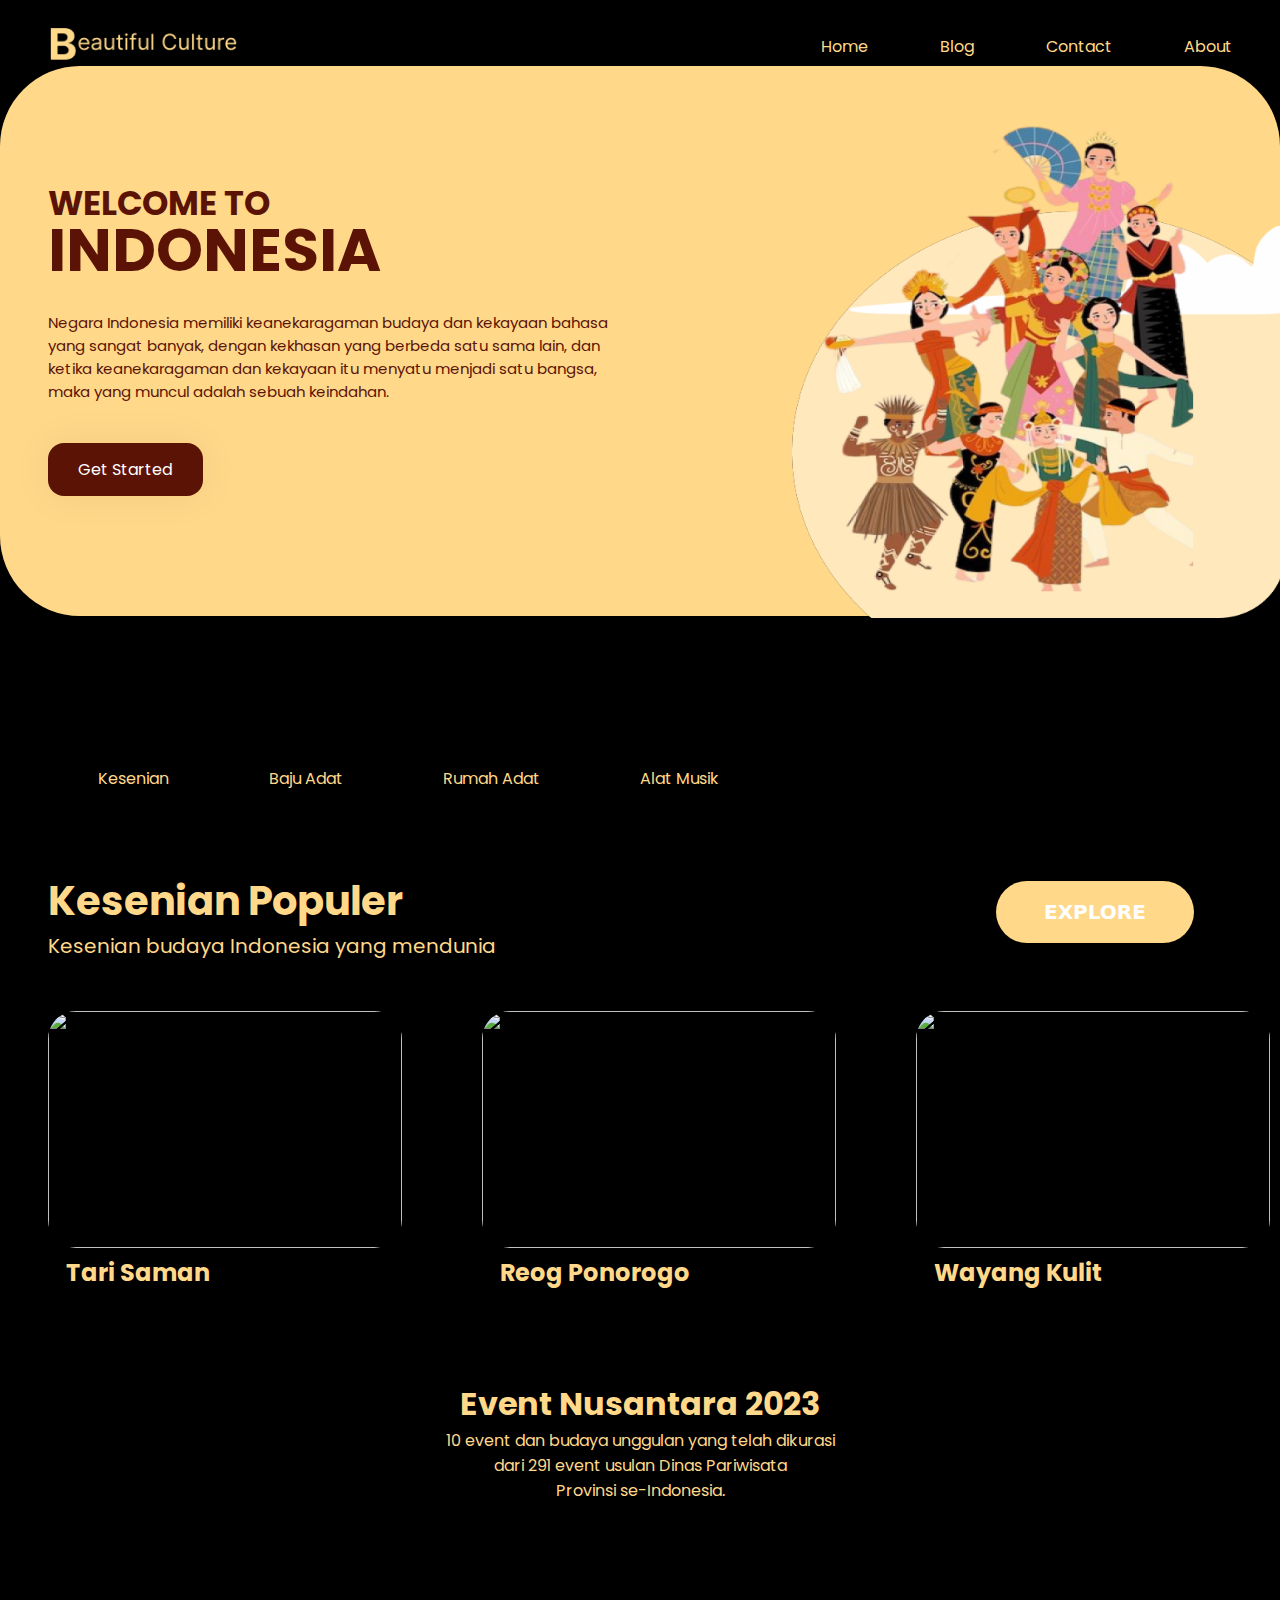
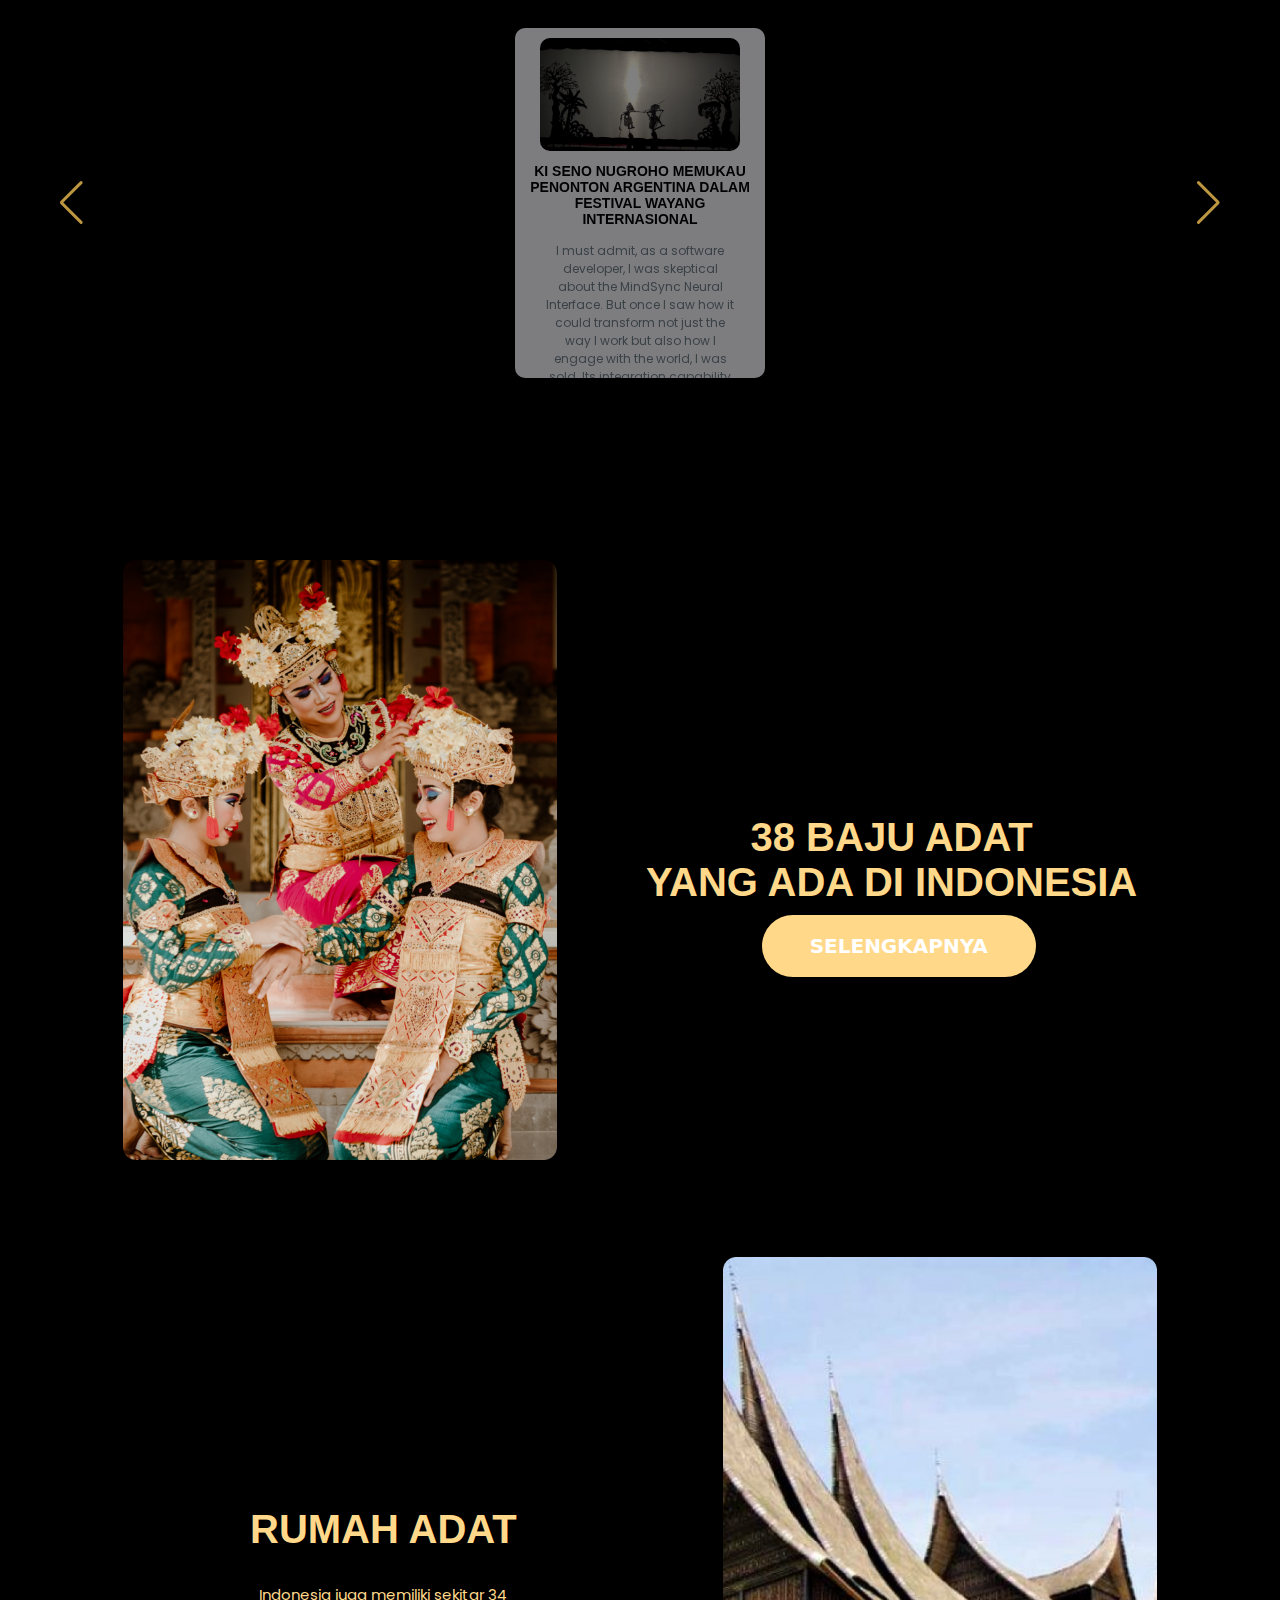
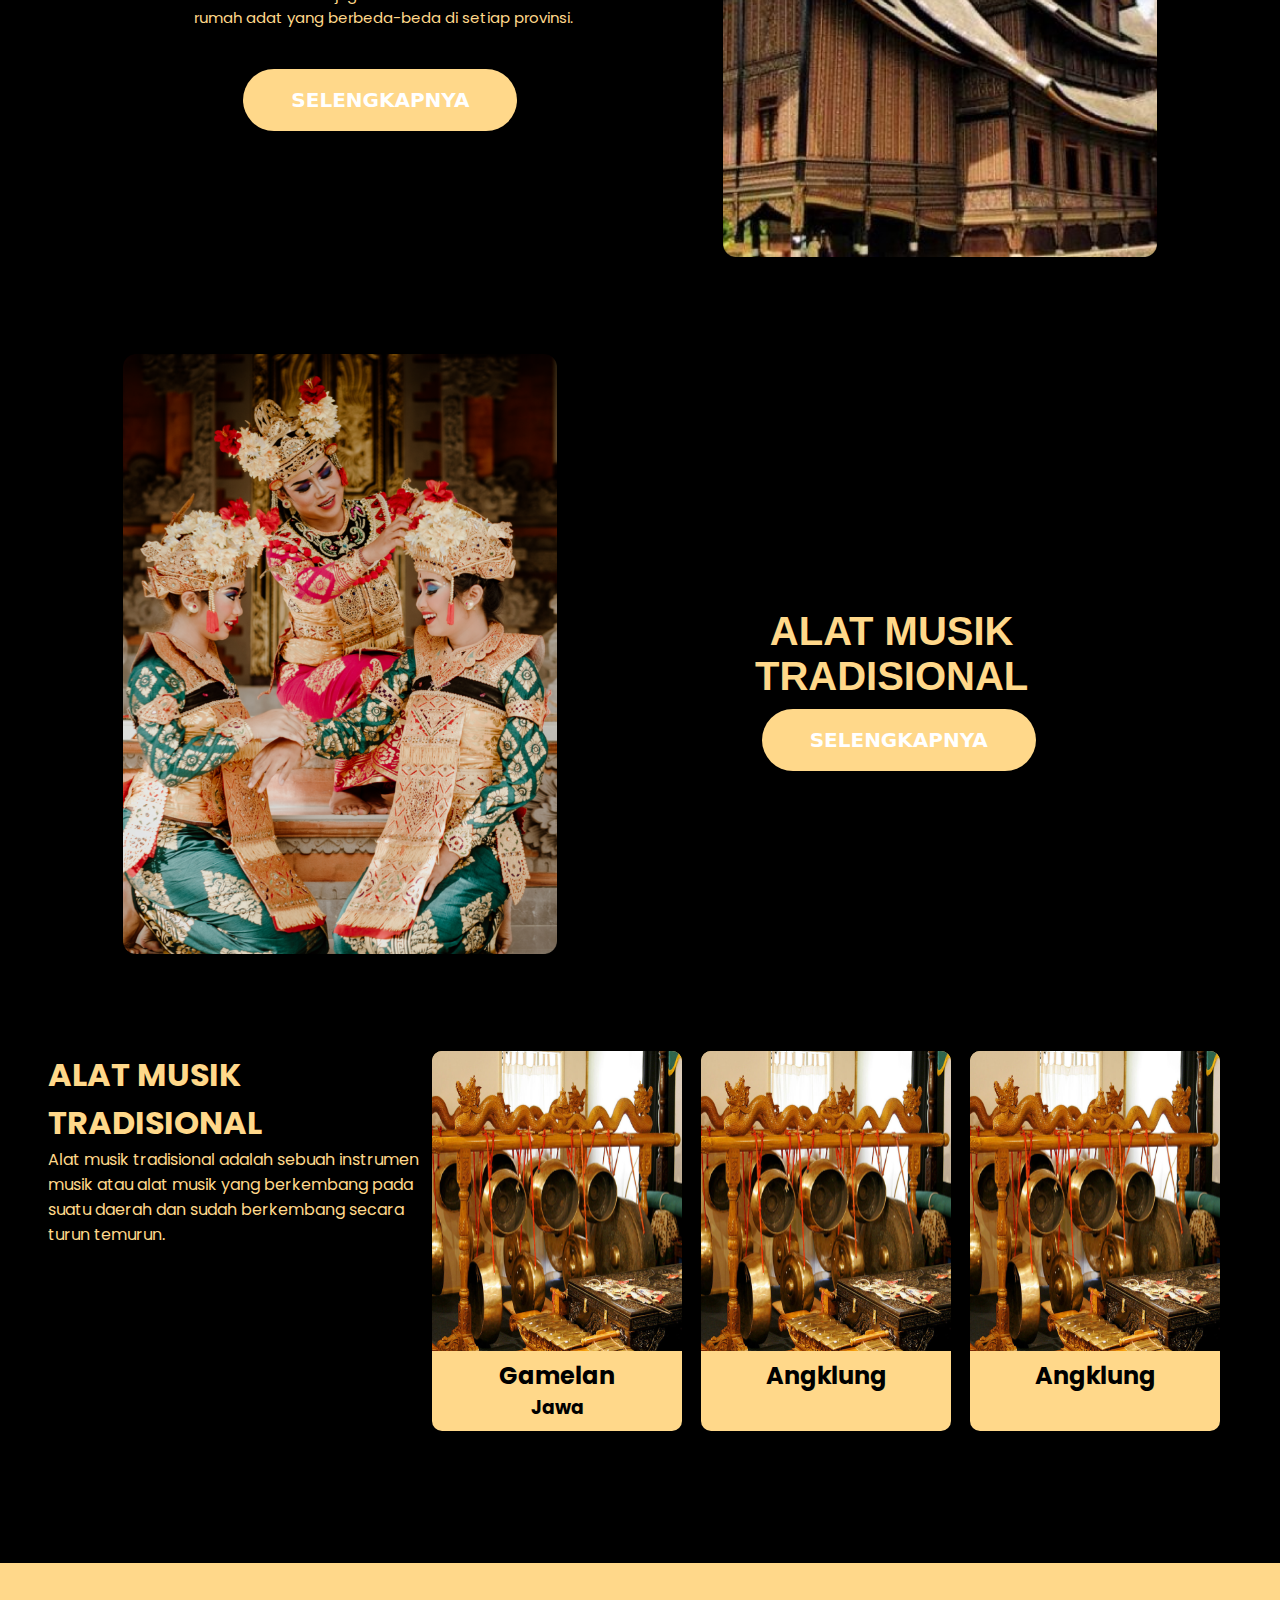
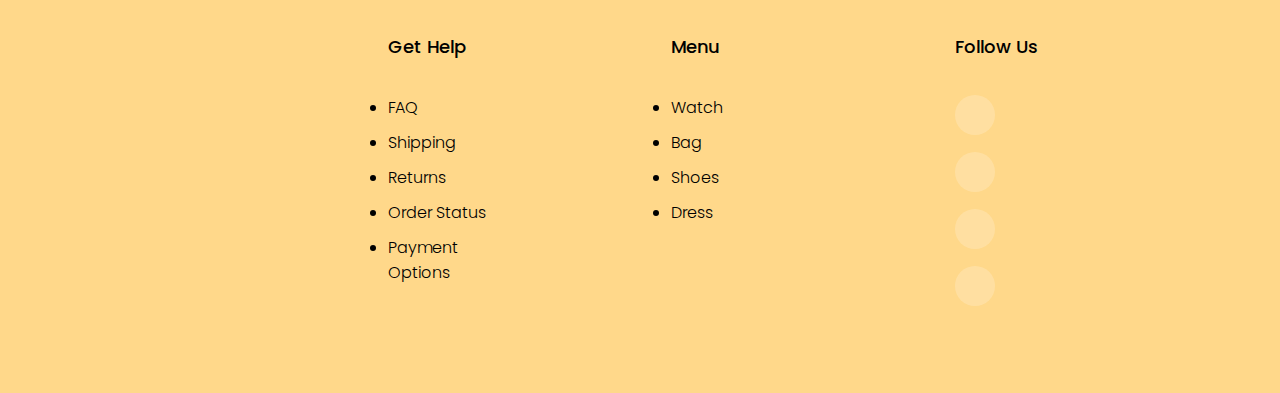
==== commit b71ff2af: "Third Commit" ====
--- a/index.html
+++ b/index.html
@@ -50,210 +50,292 @@
         </div>
 
         
-        <div class="container showcase2-area row justify-content-center">
-          <div class="col-md-2">                  
-              <img src="AssetsWebDesign_Techomfest/Free_Vector___Wayang_kulit_character-removebg-preview.png" alt="">
-          </div>
-          <div class="col-md-1" style="margin-top: 60px;">
-              <a class="a" href=""><p>Kesenian</p></a>
-          </div>  
-          <div class="col-md-2">                  
-              <img src="AssetsWebDesign_Techomfest/Premium_Vector___Couple_wear_jambi_indonesian_traditional_clothes-removebg-preview.png" alt="">
-          </div>
-          <div class="col-md-1" style="margin-top: 60px;">
-              <a class="a" href=""><p>Baju Adat</p></a>
-          </div>
-          <div class="col-md-2">                  
-              <img src="AssetsWebDesign_Techomfest/rumah_adat-removebg-preview.png" alt="">
-          </div>
-          <div class="col-md-1" style="margin-top: 60px;">
-              <a class="a" href=""><p>Rumah Adat</p></a>
-          </div>
-          <div class="col-md-2">                  
-              <img src="AssetsWebDesign_Techomfest/Premium_Vector___Angklung_vector-removebg-preview-removebg-preview.png" alt="">
-          </div>
-          <div class="col- md-1" style="margin-top: 60px;">
-              <a class="a" href=""><p>Alat Musik</p></a>
-          </div>
-      </div>
-
-      <div class="container showcase3-area">
-        <div class="big-title2">
-            <h1>Kesenian Populer</h1>
-            <p>Kesenian budaya Indonesia yang mendunia</p>
-        </div>
-        <div class="content2 row">
-            <div class="col-md-4">
-                <img src="AssetsWebDesign_Techomfest/saman2.jpg"alt="">
-                <h2 style="margin-left: 18px;">Tari Saman</h2>
-            </div>
-            <div class="col-md-4">
-                <img src="AssetsWebDesign_Techomfest/Reog.jpg" alt="">
-                <h2 style="margin-left: 18px;">Reog Ponorogo</h2>
-            </div>
-            <div class="col-md-4">
-                <img src="AssetsWebDesign_Techomfest/wayang.jpg" alt="">
-                <h2 style="margin-left: 18px;">Wayang Kulit</h2>
-            </div>
-        </div>
-      </div> 
-
-      <div class="container showcase4-area">
-        <div class="big-title4" style="text-align: center;">
-          <h1>Event Nusantara 2023</h1>
-          <p>
-              10 event dan budaya unggulan yang  telah dikurasi <br> dari 291 event usulan Dinas Pariwisata <br> Provinsi se-Indonesia.
-          </p>
-        </div>
-
-        <div class="swiper swiperCarousel">
-          <div class="swiper-wrapper">
-            <div class="swiper-slide">
-              <div class="card">
-                <div class="header">
-                  <img src="AssetsWebDesign_Techomfest/maxresdefault 1.png" alt="" style="width: 200px;border-radius: 10px;">
-                  <h2 class="title">Ki Seno Nugroho Memukau Penonton Argentina dalam FESTIVAL WAYANG INTERNASIONAL</h2>
-                </div>
-                <div class="quote-container">
-                  <p class="quote">
-                    I must admit, as a software developer, I was skeptical about the MindSync Neural Interface. But once I saw how it could transform not just the way I work but also how I engage with the world, I was sold. Its integration capability and responsiveness are unlike anything I've seen before. We're not just talking about a step forward in technology, but a quantum leap into the future.
-                  </p>
-                </div>
-              </div>
-            </div>
-            <div class="swiper-slide">
-              <div class="card">
-                <div class="header">
-                  <img src="AssetsWebDesign_Techomfest/maxresdefault (1) 1.png" alt="" style="width: 200px;border-radius: 10px;">
-                  <h2 class="title">Epic Medley of Indonesian Cultures by Alffy Rev</h2>
-                </div>
-                <div class="quote-container">
-                  <p class="quote">
-                    The MindSync Neural Interface is a game-changer in technology that's redefining the way we interact with digital devices. With the seamless and intuitive connection, it has reduced the cognitive load of my everyday tasks. As a busy professional, I no longer have to divide my attention across multiple devices. This revolutionary product has managed to marry convenience and functionality in a way I had never thought possible.
-                  </p>
-                </div>
-              </div>
-            </div>
-            <div class="swiper-slide">
-              <div class="card">
-                <div class="header">
-                  <img src="AssetsWebDesign_Techomfest/maxresdefault (2) 1.png" alt="" style="width: 200px;border-radius: 10px;">
-                  <h2 class="title">Angklung Gumilang on World Conference 2019 | LIVE ON ThaiPBS TV</h2>
-                </div>
-                <div class="quote-container">
-                  <p class="quote">
-                    The day I started using the MindSync Neural Interface, I understood it wasn't just an ordinary gadget, but an extraordinary leap in technological innovation. Its user-friendly nature, mixed with the uncanny ability to understand and process my thoughts, is genuinely awe-inspiring. It's as if it took the immense complexity of the human brain and made it accessible, all without compromising my privacy or security.
-                  </p>
-                </div>
-              </div>
-            </div>
-            <div class="swiper-slide">
-              <div class="card">
-                <div class="header">
-                  <img src="AssetsWebDesign_Techomfest/maxresdefault (3) 1.png" alt="" style="width: 200px;border-radius: 10px;">
-                  <h2 class="title">
-                    GARUDA INDONESIA PRESENTS LADIES FIRST - Fashion Show Baju Adat Indonesia
-                  </h2>
-                </div>
-                <div class="quote-container">
-                  <p class="quote">
-                    The MindSync Neural Interface isn't just an upgrade, it's an evolution. The way it syncs effortlessly with my thought processes makes it feel like a natural extension of my mind. It's empowering and liberating to interact with my digital world in such a direct, fluid manner. This is a tool that makes technology feel less like a barrier and more like an ally.
-                  </p>
-                </div>
-              </div>
-            </div>
-            <div class="swiper-slide">
-              <div class="card">
-                <div class="header">
-                  <img src="AssetsWebDesign_Techomfest/Asian Games 2018 - Saman Dance of Aceh.jpg" alt="" style="width: 200px;border-radius: 10px;">
-                  <h2 class="title">Chief Neurologist, NeuroTech Hospital</h2>
-                </div>
-                <div class="quote-container">
-                  <p class="quote">
-                    As a neurologist, I can attest that the MindSync Neural Interface is an absolute marvel. The accuracy with which it translates neural signals into digital actions is astounding. But what impresses me more is how it manages to do so with such finesse, ensuring an unintrusive and seamless user experience. This is truly a leap in making technology more intuitively human.
-                  </p>
-                </div>
-              </div>
-            </div>
-            <div class="swiper-slide">
-              <div class="card">
-                <div class="header">
-                  <img src="AssetsWebDesign_Techomfest/Asian Games 2018 - Saman Dance of Aceh.jpg" alt="" style="width: 200px;border-radius: 10px;">
-                  <h2 class="title">Sr. Tech Journalist, Digital Frontier</h2>
-                </div>
-                <div class="quote-container">
-                  <p class="quote">
-                    As a technology journalist, I've seen numerous gadgets come and go. However, the MindSync Neural Interface isn't just a flash in the pan - it's here to revolutionize the way we perceive and interact with technology. The convenience it brings, coupled with its stellar performance, makes it more than just a device - it's an experience. One that is utterly transformative in the truest sense of the word.
-                  </p>
-                </div>
-              </div>
-            </div>
-          </div>
-          <div class="swiper-button-next"></div>
-          <div class="swiper-button-prev"></div>
-          <div class="swiper-pagination"></div>
-        </div>
-      </div>
-
-      <div class="container showcase5-area">
-        <div class="col-6">
-         <img src="AssetsWebDesign_Techomfest/wanita bali 1.png" style="height: 600px;" alt="">
-        </div>
-        <div class="title col-6">
-          <h1>
-            38 BAJU ADAT <br> YANG ADA DI INDONESIA 
-          </h1>
-          <section class="relative pb-20">
-            <div class="container">
-                <!-- 18 -->
-                <div class="w-full h-40 flex items-center justify-center">
-                  <a href="#_" class="relative inline-flex items-center justify-center p-4 px-6 py-3 overflow-hidden font-medium text-indigo-600 transition duration-300 ease-out border-2 border-purple-500 rounded-full shadow-md group">
-                    <span class="absolute inset-0 flex items-center justify-center w-full h-full text-white duration-300 -translate-x-full bg-purple-500 group-hover:translate-x-0 ease">
-                      <svg class="w-6 h-6" fill="none" stroke="currentColor" viewBox="0 0 24 24" xmlns="http://www.w3.org/2000/svg">
-                        <path stroke-linecap="round" stroke-linejoin="round" stroke-width="2" d="M14 5l7 7m0 0l-7 7m7-7H3"></path>
-                      </svg>
-                    </span>
-                    <span class="absolute flex items-center justify-center w-full h-full text-purple-500 transition-all duration-300 transform group-hover:translate-x-full ease">Button</span>
-                    <span class="relative invisible">Button</span>
-                  </a>
-              </div>
-          </section>
-          
-        </div>
-
-      </div>
-
-      <div class="container showcase6-area">
-        <div class="content">
+          <div class="container showcase2-area row justify-content-center">
+            <div class="col-md-2">                  
+                <img src="AssetsWebDesign_Techomfest/Free_Vector___Wayang_kulit_character-removebg-preview.png" alt="">
+            </div>
+            <div class="col-md-1" style="margin-top: 60px;">
+                <a class="a" href=""><p>Kesenian</p></a>
+            </div>  
+            <div class="col-md-2">                  
+                <img src="AssetsWebDesign_Techomfest/Premium_Vector___Couple_wear_jambi_indonesian_traditional_clothes-removebg-preview.png" alt="">
+            </div>
+            <div class="col-md-1" style="margin-top: 60px;">
+                <a class="a" href=""><p>Baju Adat</p></a>
+            </div>
+            <div class="col-md-2">                  
+                <img src="AssetsWebDesign_Techomfest/rumah_adat-removebg-preview.png" alt="">
+            </div>
+            <div class="col-md-1" style="margin-top: 60px;">
+                <a class="a" href=""><p>Rumah Adat</p></a>
+            </div>
+            <div class="col-md-2">                  
+                <img src="AssetsWebDesign_Techomfest/Premium_Vector___Angklung_vector-removebg-preview-removebg-preview.png" alt="">
+            </div>
+            <div class="col- md-1" style="margin-top: 60px;">
+                <a class="a" href=""><p>Alat Musik</p></a>
+            </div>
+        </div>
+
+        <div class="container showcase3-area">
+          <div class="big-title2">
+              <div class="col-6">
+                <h1>Kesenian Populer</h1>
+                <p>Kesenian budaya Indonesia yang mendunia</p>
+              </div>
+              <div class="col-6" style="margin-left: 300px;">
+                <button class="btn-42"><span>Explore</span></button>
+              </div>
+          </div>
+
+          <div class="content2 row">
+              <div class="col-md-4">
+                  <img src="AssetsWebDesign_Techomfest/saman2.jpg"alt="">
+                  <h2 style="margin-left: 18px;">Tari Saman</h2>
+              </div>
+              <div class="col-md-4">
+                  <img src="AssetsWebDesign_Techomfest/Reog.jpg" alt="">
+                  <h2 style="margin-left: 18px;">Reog Ponorogo</h2>
+              </div>
+              <div class="col-md-4">
+                  <img src="AssetsWebDesign_Techomfest/wayang.jpg" alt="">
+                  <h2 style="margin-left: 18px;">Wayang Kulit</h2>
+              </div>
+          </div>
+        </div> 
+
+        <div class="container showcase4-area">
+          <div class="big-title4" style="text-align: center;">
+            <h1>Event Nusantara 2023</h1>
+            <p>
+                10 event dan budaya unggulan yang  telah dikurasi <br> dari 291 event usulan Dinas Pariwisata <br> Provinsi se-Indonesia.
+            </p>
+          </div>
+
+          <div class="swiper swiperCarousel">
+            <div class="swiper-wrapper">
+              <div class="swiper-slide">
+                <div class="card">
+                  <div class="header">
+                    <img src="AssetsWebDesign_Techomfest/maxresdefault 1.png" alt="" style="width: 200px;border-radius: 10px;">
+                    <h2 class="title">Ki Seno Nugroho Memukau Penonton Argentina dalam FESTIVAL WAYANG INTERNASIONAL</h2>
+                  </div>
+                  <div class="quote-container">
+                    <p class="quote">
+                      I must admit, as a software developer, I was skeptical about the MindSync Neural Interface. But once I saw how it could transform not just the way I work but also how I engage with the world, I was sold. Its integration capability and responsiveness are unlike anything I've seen before. We're not just talking about a step forward in technology, but a quantum leap into the future.
+                    </p>
+                  </div>
+                </div>
+              </div>
+              <div class="swiper-slide">
+                <div class="card">
+                  <div class="header">
+                    <img src="AssetsWebDesign_Techomfest/maxresdefault (1) 1.png" alt="" style="width: 200px;border-radius: 10px;">
+                    <h2 class="title">Epic Medley of Indonesian Cultures by Alffy Rev</h2>
+                  </div>
+                  <div class="quote-container">
+                    <p class="quote">
+                      The MindSync Neural Interface is a game-changer in technology that's redefining the way we interact with digital devices. With the seamless and intuitive connection, it has reduced the cognitive load of my everyday tasks. As a busy professional, I no longer have to divide my attention across multiple devices. This revolutionary product has managed to marry convenience and functionality in a way I had never thought possible.
+                    </p>
+                  </div>
+                </div>
+              </div>
+              <div class="swiper-slide">
+                <div class="card">
+                  <div class="header">
+                    <img src="AssetsWebDesign_Techomfest/maxresdefault (2) 1.png" alt="" style="width: 200px;border-radius: 10px;">
+                    <h2 class="title">Angklung Gumilang on World Conference 2019 | LIVE ON ThaiPBS TV</h2>
+                  </div>
+                  <div class="quote-container">
+                    <p class="quote">
+                      The day I started using the MindSync Neural Interface, I understood it wasn't just an ordinary gadget, but an extraordinary leap in technological innovation. Its user-friendly nature, mixed with the uncanny ability to understand and process my thoughts, is genuinely awe-inspiring. It's as if it took the immense complexity of the human brain and made it accessible, all without compromising my privacy or security.
+                    </p>
+                  </div>
+                </div>
+              </div>
+              <div class="swiper-slide">
+                <div class="card">
+                  <div class="header">
+                    <img src="AssetsWebDesign_Techomfest/maxresdefault (3) 1.png" alt="" style="width: 200px;border-radius: 10px;">
+                    <h2 class="title">
+                      GARUDA INDONESIA PRESENTS LADIES FIRST - Fashion Show Baju Adat Indonesia
+                    </h2>
+                  </div>
+                  <div class="quote-container">
+                    <p class="quote">
+                      The MindSync Neural Interface isn't just an upgrade, it's an evolution. The way it syncs effortlessly with my thought processes makes it feel like a natural extension of my mind. It's empowering and liberating to interact with my digital world in such a direct, fluid manner. This is a tool that makes technology feel less like a barrier and more like an ally.
+                    </p>
+                  </div>
+                </div>
+              </div>
+              <div class="swiper-slide">
+                <div class="card">
+                  <div class="header">
+                    <img src="AssetsWebDesign_Techomfest/Asian Games 2018 - Saman Dance of Aceh.jpg" alt="" style="width: 200px;border-radius: 10px;">
+                    <h2 class="title">Chief Neurologist, NeuroTech Hospital</h2>
+                  </div>
+                  <div class="quote-container">
+                    <p class="quote">
+                      As a neurologist, I can attest that the MindSync Neural Interface is an absolute marvel. The accuracy with which it translates neural signals into digital actions is astounding. But what impresses me more is how it manages to do so with such finesse, ensuring an unintrusive and seamless user experience. This is truly a leap in making technology more intuitively human.
+                    </p>
+                  </div>
+                </div>
+              </div>
+              <div class="swiper-slide">
+                <div class="card">
+                  <div class="header">
+                    <img src="AssetsWebDesign_Techomfest/Asian Games 2018 - Saman Dance of Aceh.jpg" alt="" style="width: 200px;border-radius: 10px;">
+                    <h2 class="title">Sr. Tech Journalist, Digital Frontier</h2>
+                  </div>
+                  <div class="quote-container">
+                    <p class="quote">
+                      As a technology journalist, I've seen numerous gadgets come and go. However, the MindSync Neural Interface isn't just a flash in the pan - it's here to revolutionize the way we perceive and interact with technology. The convenience it brings, coupled with its stellar performance, makes it more than just a device - it's an experience. One that is utterly transformative in the truest sense of the word.
+                    </p>
+                  </div>
+                </div>
+              </div>
+            </div>
+            <div class="swiper-button-next"></div>
+            <div class="swiper-button-prev"></div>
+            <div class="swiper-pagination"></div>
+          </div>
+        </div>
+
+        <div class="container showcase5-area">
+          <div class="col-6">
+          <img src="AssetsWebDesign_Techomfest/wanita bali 1.png" style="height: 600px;" alt="">
+          </div>
           <div class="title col-6">
             <h1>
-              RUMAH ADAT 
+              38 BAJU ADAT <br> YANG ADA DI INDONESIA 
             </h1>
-          </div>
-            <p class="text">Indonesia juga memiliki sekitar 34 <br> rumah adat yang berbeda-beda di setiap provinsi.</p>
-        </div>
+            <button class="btn-42"><span>Selengkapnya</span></button>
+          </div>
+        </div>
+
+        <div class="container showcase6-area">
+          <div class="content">
+            <div class="title col-6">
+              <h1>
+                RUMAH ADAT 
+              </h1>
+            </div>
+              <p class="text">Indonesia juga memiliki sekitar 34 <br> rumah adat yang berbeda-beda di setiap provinsi.</p>
+              <button class="btn-42"><span>Selengkapnya</span></button>
+            </div>
+            <div class="col-6">
+              <img src="AssetsWebDesign_Techomfest/image 5.png" style="height: 600px;" alt="">
+            </div>
+        </div>
+        
+        <div class="container showcase7-area">
           <div class="col-6">
-         <img src="AssetsWebDesign_Techomfest/image 5.png" style="height: 600px;" alt="">
-        </div>
-      </div>
+          <img src="AssetsWebDesign_Techomfest/wanita bali 1.png" style="height: 600px;" alt="">
+          </div>
+          <div class="title col-6">
+            <h1>
+              ALAT MUSIK TRADISIONAL
+            </h1>
+            <button class="btn-42"><span>Selengkapnya</span></button>
+          </div>
+        </div>
+        
+        <div class="container row showcase8-area">
+          <div class="title2 col-4">
+            <h1>
+              ALAT MUSIK TRADISIONAL
+            </h1>
+            <p>Alat musik tradisional adalah sebuah instrumen musik atau alat musik yang berkembang pada suatu daerah dan sudah berkembang secara turun temurun.</p>
+          </div>
+          <div class="col-8">
+              <div class="carrousel">
+                <div class="cards-8">
+                  <div class="img-s8">
+                    <img src="AssetsWebDesign_Techomfest/gamelan.png" alt="">
+                  </div>
+                  <div class="name-s8">
+                    <h2>Gamelan</h2>
+                    <h3>Jawa</h3>
+                  </div>
+                </div>
+                <div class="cards-8">
+                  <div class="img-s8">
+                    <img src="AssetsWebDesign_Techomfest/gamelan.png" alt="">
+                  </div>
+                  <div class="name-s8">
+                    <h2>Angklung</h2>
+                  </div>
+                </div>
+                <div class="cards-8">
+                  <div class="img-s8">
+                    <img src="AssetsWebDesign_Techomfest/gamelan.png" alt="">
+                  </div>
+                  <div class="name-s8">
+                    <h2>Angklung</h2>
+                  </div>
+                </div>
+                <div class="cards-8">
+                  <div class="img-s8">
+                    <img src="AssetsWebDesign_Techomfest/gamelan.png" alt="">
+                  </div>
+                  <div class="name-s8">
+                    <h2>Angklung</h2>
+                  </div>
+                </div>
+                <div class="cards-8">
+                  <div class="img-s8">
+                    <img src="AssetsWebDesign_Techomfest/gamelan.png" alt="">
+                  </div>
+                  <div class="name-s8">
+                    <h2>Angklung</h2>
+                  </div>
+                </div>
+              </div>
+          </div>
+        </div>
+    </div>
+
+
+      <footer class="footer"> 
+          <div class="container">
+            <div class="row" style="display: flex; margin-left: 50px;">
+              <div class="logo">
+                <img src="AssetsWebDesign_Techomfest/Logo.png" alt="">
+              </div>
+              <div class="footer-col">
+                <h4>get help</h4>
+                <ul>
+                  <li><a href="#">FAQ</a></li>
+                  <li><a href="#">shipping</a></li>
+                  <li><a href="#">returns</a></li>
+                  <li><a href="#">order status</a></li>
+                  <li><a href="#">payment options</a></li>
+                </ul>
+              </div>
+              <div class="footer-col">
+                <h4>Menu</h4>
+                <ul>
+                  <li><a href="#">watch</a></li>
+                  <li><a href="#">bag</a></li>
+                  <li><a href="#">shoes</a></li>
+                  <li><a href="#">dress</a></li>
+                </ul>
+              </div>
+              <div class="footer-col">
+                <h4>follow us</h4>
+                <div class="social-links">
+                  <a href="#"><i class="fab fa-facebook-f"></i></a>
+                  <a href="#"><i class="fab fa-twitter"></i></a>
+                  <a href="#"><i class="fab fa-instagram"></i></a>
+                  <a href="#"><i class="fab fa-linkedin-in"></i></a>
+                </div>
+              </div>
+            </div>
+          </div>
+      </footer>
+        
+
       
-      <div class="container showcase7-area">
-        <div class="col-6">
-         <img src="AssetsWebDesign_Techomfest/wanita bali 1.png" style="height: 600px;" alt="">
-        </div>
-        <div class="title col-6">
-          <h1>
-            ALAT MUSIK TRADISIONAL
-          </h1>
-        </div>
-      </div>
-      
-        <div class="bottom-area">
-          <div class="container">
-            
-          </div>
-        </div>
-      </div>
     </main>
 
     <!-- JavaScript Files -->
--- a/css/style.css
+++ b/css/style.css
@@ -55,6 +55,7 @@
   margin: 0 auto;
   padding: 0 3rem;
   z-index: 10;
+  min-height: 100%;
 }
 
 header {
@@ -83,8 +84,6 @@
   margin-right: 0.6rem;
   margin-top: -0.6rem;
 }
-
-
 
 .links ul {
   display: flex;
@@ -229,6 +228,11 @@
   /* font-size: 80c; */
   color: var(--lightTwo);
 }
+
+.showcase3-area .big-title2{
+  display: flex;
+}
+
 
 .showcase3-area .big-title2{
   margin-top: 80px;
@@ -410,6 +414,80 @@
   margin-left: 70px;
 }
 
+.btn-42,
+.btn-42 *,
+.btn-42 :after,
+.btn-42 :before,
+.btn-42:after,
+.btn-42:before {
+  border: 0 solid;
+  box-sizing: border-box;
+}
+.btn-42 {
+  -webkit-tap-highlight-color: transparent;
+  -webkit-appearance: button;
+  background-color: var(--lightTwo);
+  background-image: none;
+  color:#fff;
+  cursor: pointer;
+  font-family: ui-sans-serif, system-ui, -apple-system, BlinkMacSystemFont,
+    Segoe UI, Roboto, Helvetica Neue, Arial, Noto Sans, sans-serif,
+    Apple Color Emoji, Segoe UI Emoji, Segoe UI Symbol, Noto Color Emoji;
+  font-size: 100%;
+  line-height: 1.5;
+  margin: 0;
+  -webkit-mask-image: -webkit-radial-gradient(#000, #fff);
+  padding: 0;
+  margin-left: 200px;
+  margin-top: 10px;
+}
+.btn-42:disabled {
+  cursor: default;
+}
+.btn-42:-moz-focusring {
+  outline: auto;
+}
+.btn-42 svg {
+  display: block;
+  vertical-align: middle;
+}
+.btn-42 [hidden] {
+  display: none;
+}
+.btn-42 {
+  border-radius: 999px;
+  box-sizing: border-box;
+  display: block;
+  font-weight: 900;
+  -webkit-mask-image: none;
+  padding: 1rem 3rem;
+  position: relative;
+  text-transform: uppercase;
+}
+/* .btn-42 span {
+  mix-blend-mode: difference;
+} */
+.btn-42:before {
+  --thickness: 4px;
+  border: var(--thickness) solid #fff;
+  border-radius: 999px;
+  content: "";
+  inset: calc(var(--thickness) * -1);
+  opacity: 0;
+  pointer-events: none;
+  position: absolute;
+  transform: scale(1.3);
+  transition: transform 0.2s, opacity 0.2s;
+}
+.btn-42:hover:before {
+  opacity: 1;
+  transform: scale(1);
+}
+.btn-42:hover {
+  background-color: transparent;
+}
+
+
 .showcase6-area{
   color: white; 
   display: flex; 
@@ -442,6 +520,10 @@
   color: var(--lightTwo);
 }
 
+.showcase6-area button{
+  margin-left: 120px;
+  margin-top: 10px;
+}
 .showcase7-area{
   color: white; 
   display: flex; 
@@ -461,6 +543,138 @@
   margin-top: 250px;
   margin-left: 70px;
 }
+
+.showcase8-area{
+  color: var(--lightTwo);
+  display: flex;
+  margin-top: 90px;
+  margin-bottom: 90px;
+}
+
+.showcase8-area .col-4{
+  width: 500px;
+}
+
+.showcase8-area .col-8{
+  width: 800px;
+  text-align: center  ;
+}
+
+.showcase8-area .carrousel{
+  display: grid;
+  grid-auto-flow: column;
+  scroll-behavior: auto;
+  gap: 1.2rem;
+  overflow-y: hidden;
+  overscroll-behavior-x: contain;
+  scroll-snap-type: x mandatory;
+  scrollbar-width: none;
+  color: var(--backgroundColor);
+}
+
+.showcase8-area .cards-8{
+  background-color: var(--lightTwo);
+  border-radius: 10px;
+  width: 250px;
+  height: 380px;
+  margin-bottom: 10px;
+}
+
+.carrousel::-webkit-scrollbar {
+  width: 2px;
+  height: 8px;
+  background-color: #000000;
+}
+
+.carrousel::-webkit-scrollbar-thumb {
+  background-color: var(--lightTwo);
+  width: 250px;
+  border-radius: 10px;
+}
+
+.showcase8-area img{
+  width: 250px;
+  height: 300px;
+  border-radius: 10px 10px 0px 0px;  
+} 
+
+.footer{
+	background-color: var(--lightTwo);
+  padding: 70px 0;
+  width: 100%;
+  bottom: 0px;
+  /* position: absolute; */
+  background-color: #FFD88A;
+}
+.footer-col{
+   width: 25%;
+   padding: 0 90px;
+}
+.footer-col h4{
+	font-size: 18px;
+	color: var(--darkOne);
+	text-transform: capitalize;
+	margin-bottom: 35px;
+	font-weight: 500;
+	position: relative;
+}
+.footer-col h4::before{
+	content: '';
+	position: absolute;
+	left:0;
+	bottom: -10px;
+	background-color: var(--darkOne);
+	height: 2px;
+	box-sizing: border-box;
+	width: 50px;
+}
+.footer-col ul li:not(:last-child){
+	margin-bottom: 10px;
+}
+.footer-col ul li a{
+	font-size: 16px;
+	text-transform: capitalize;
+	color: #ffffff;
+	text-decoration: none;
+	font-weight: 300;
+	color: var(--darkOne);
+	display: block;
+	transition: all 0.3s ease;
+}
+.footer-col ul li a:hover{
+	color: #ffffff;
+	padding-left: 8px;
+}
+.footer-col .social-links a{
+	display: inline-block;
+	height: 40px;
+	width: 40px;
+	background-color: rgba(255,255,255,0.2);
+	margin:0 10px 10px 0;
+	text-align: center;
+	line-height: 40px;
+	border-radius: 50%;
+	color: #ffffff;
+	transition: all 0.5s ease;
+}
+.footer-col .social-links a:hover{
+	color: #24262b;
+	background-color: #ffffff;
+}
+
+/*responsive*/
+@media(max-width: 767px){
+  .footer-col{
+    width: 50%;
+    margin-bottom: 30px;
+}
+}
+@media(max-width: 574px){
+  .footer-col{
+    width: 100%;
+}
+}
+
 
 .big-wrapper.light .toggle-btn i:last-child {
   display: none;
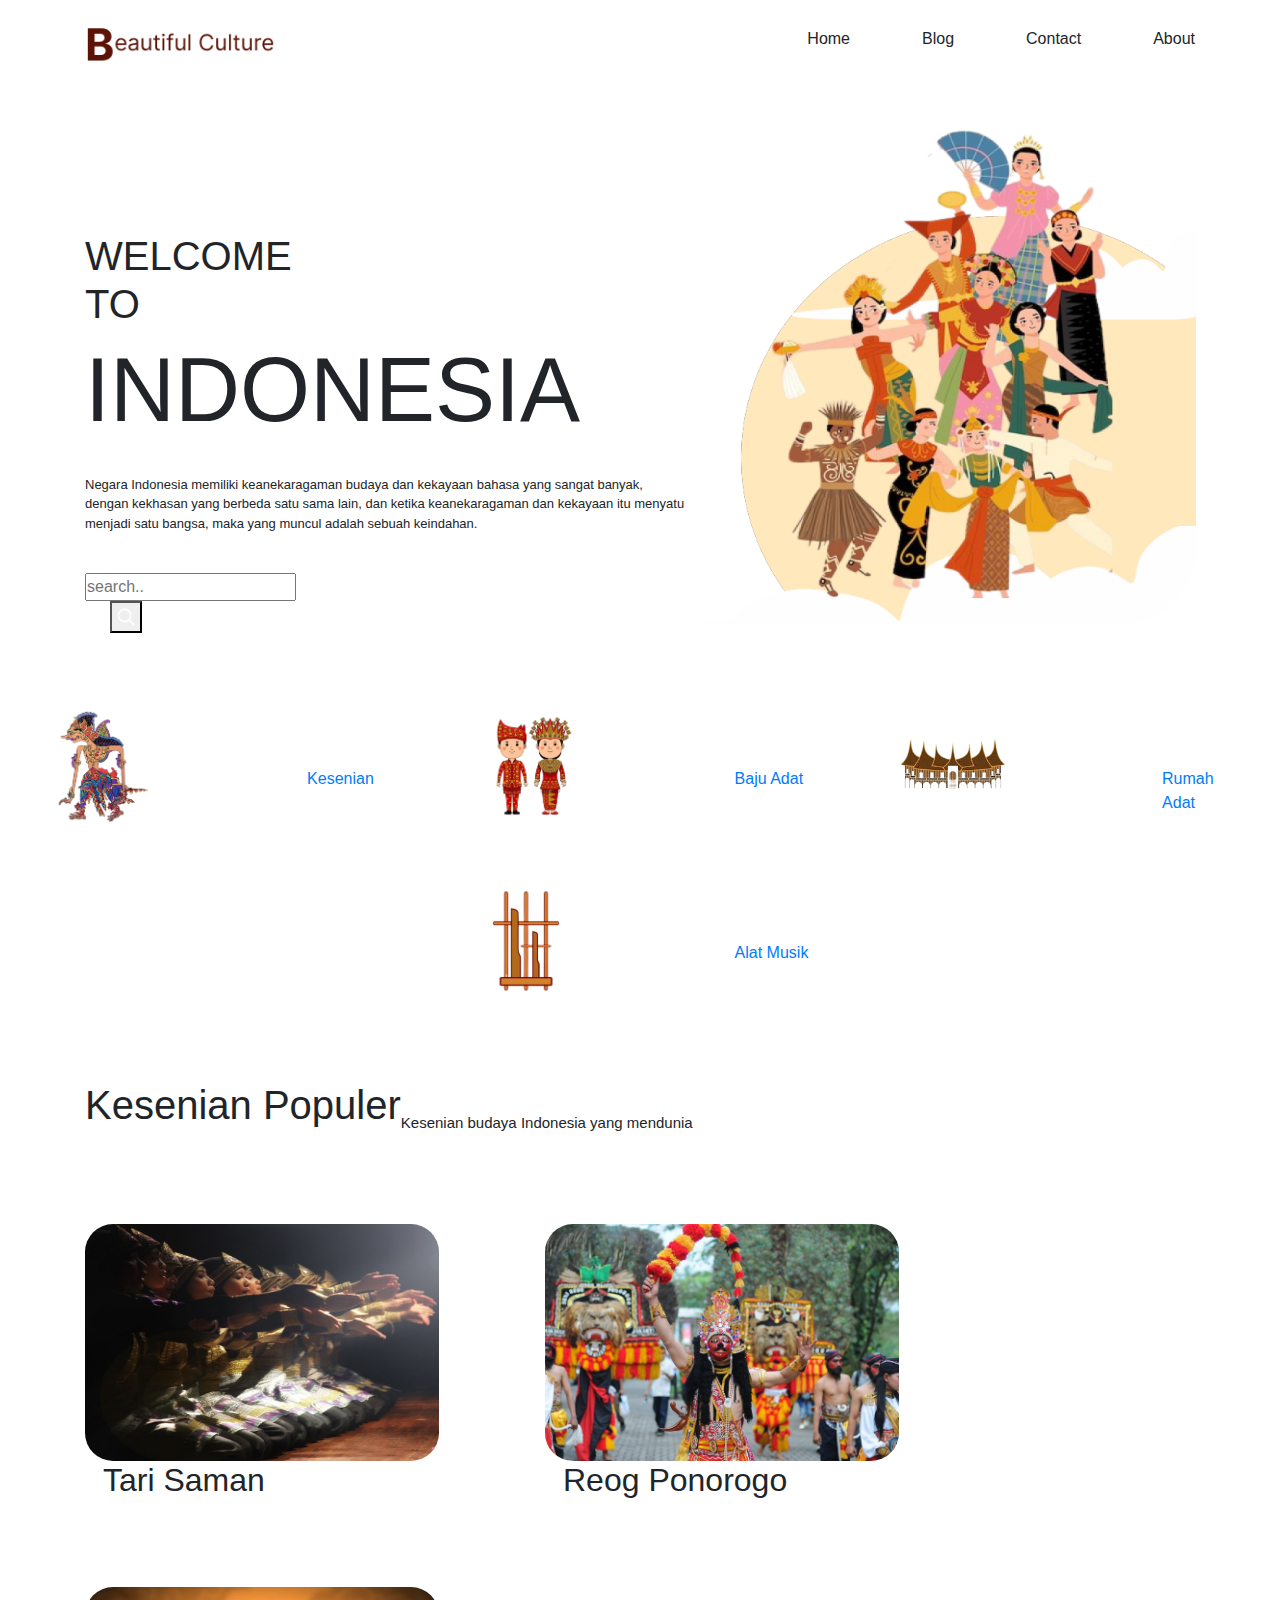
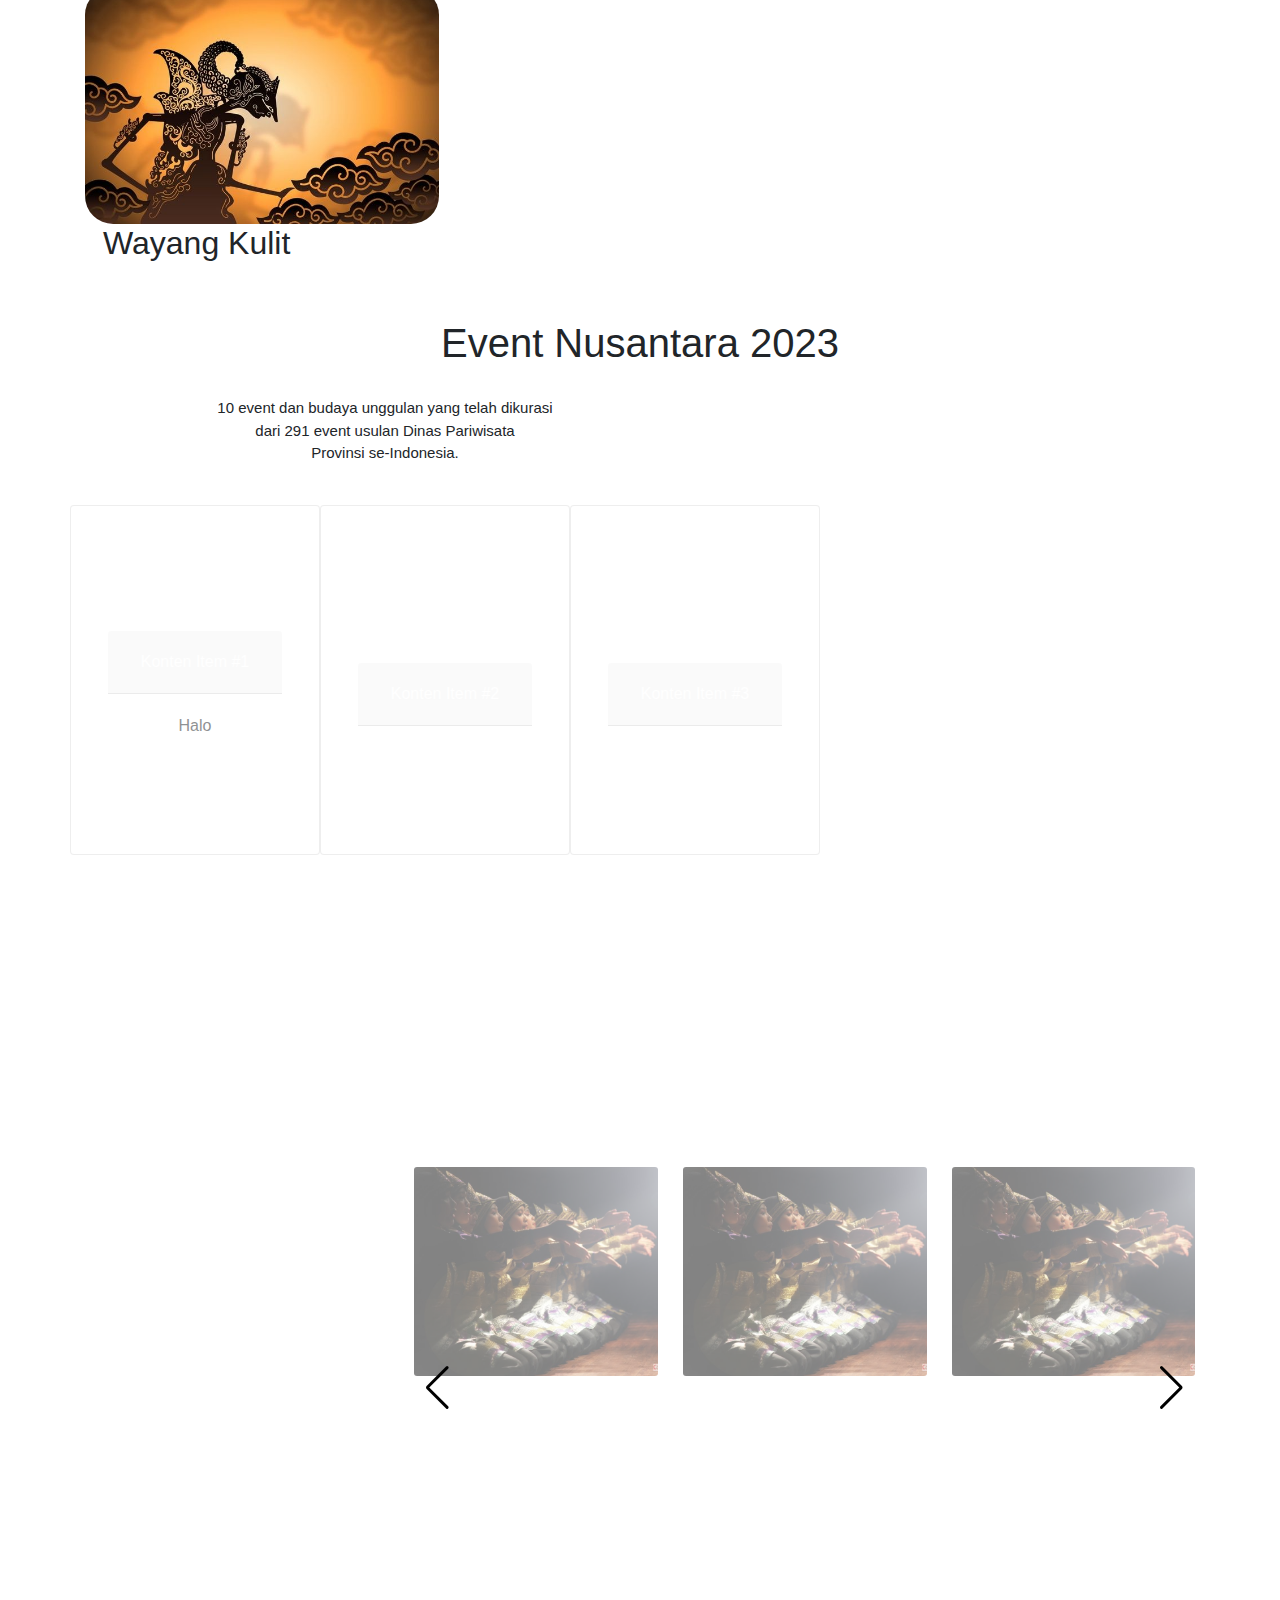
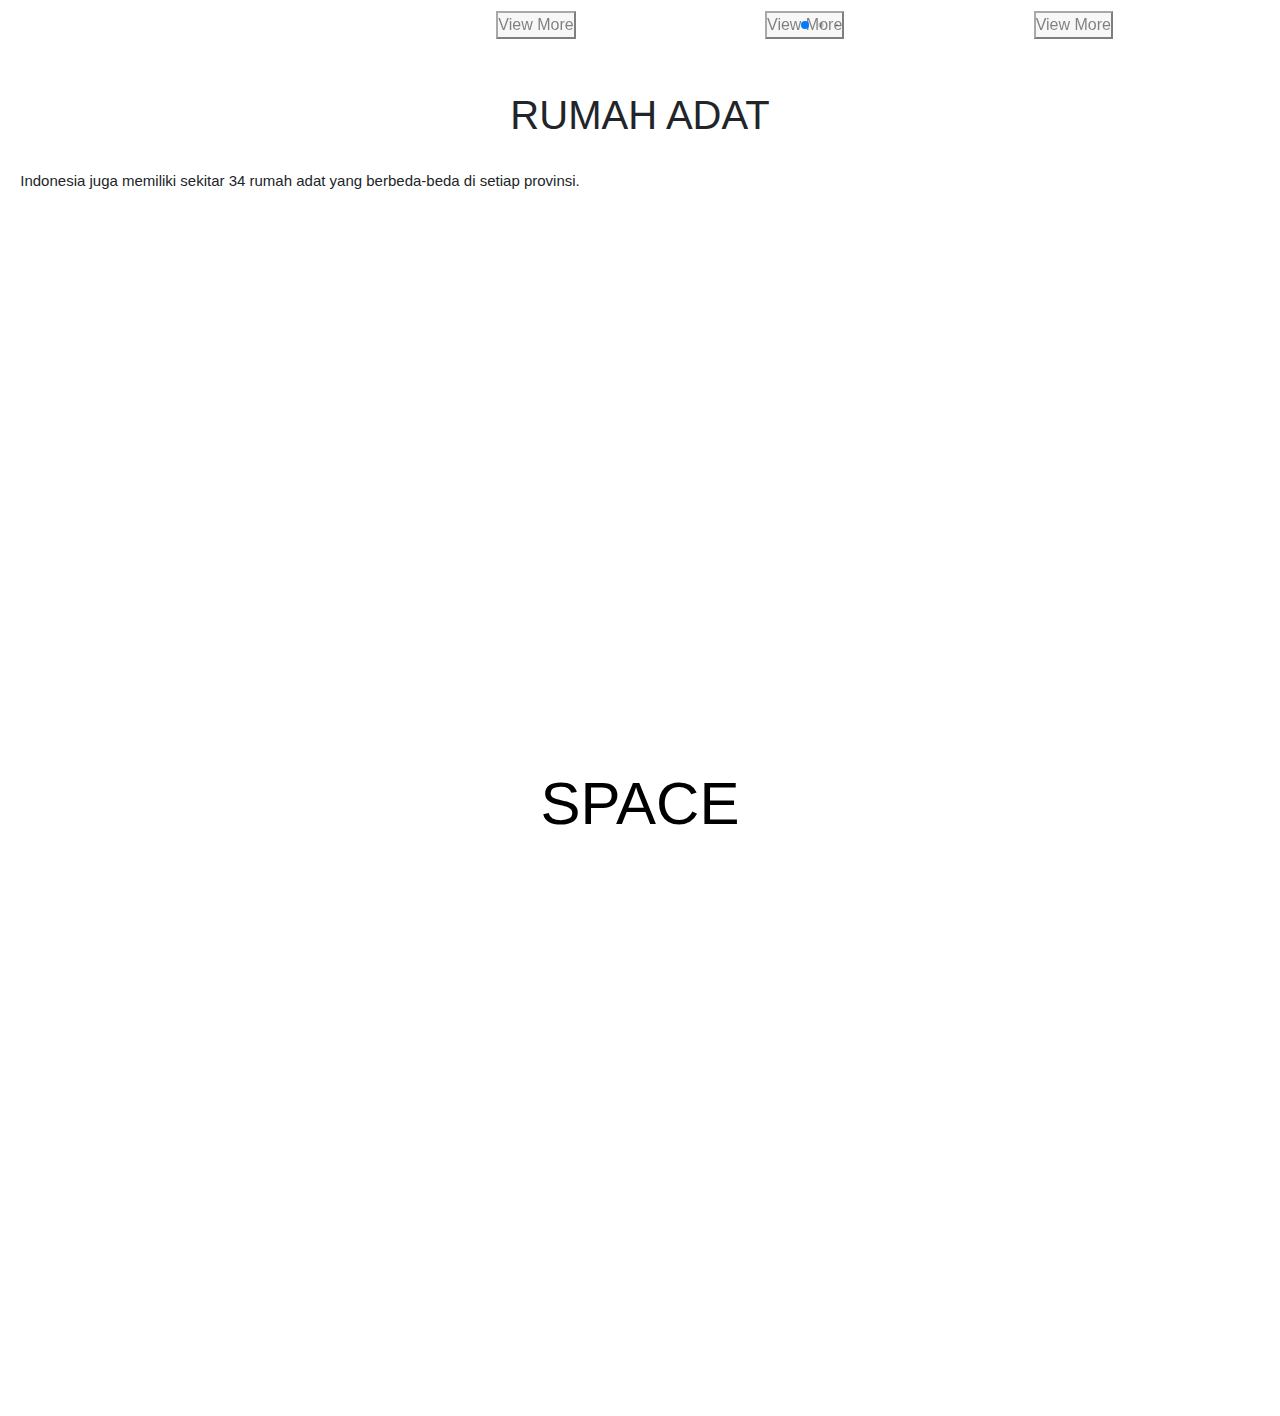
==== commit e7eae25d: "Add files via upload" ====
--- a/index.html
+++ b/index.html
@@ -1,358 +1,282 @@
 <!DOCTYPE html>
 <html lang="en">
-  <head>
-    <meta charset="UTF-8" />
-    <meta http-equiv="X-UA-Compatible" content="IE=edge" />
-    <meta name="viewport" content="width=device-width, initial-scale=1.0" />
+<head>
+    <meta charset="UTF-8">
+    <meta name="viewport" content="width=device-width, initial-scale=1.0">
     <title>Home</title>
+
+
     <link rel="stylesheet" href="css/style.css">
-    <!-- <link rel="stylesheet" href="css/cssbutton.css"> -->
     <link rel="stylesheet" href="css\swiper-bundle.min.css">
-    <!-- <link rel="stylesheet" href="https://cdn.jsdelivr.net/npm/bootstrap@4.0.0/dist/css/bootstrap.min.css" integrity="sha384-Gn5384xqQ1aoWXA+058RXPxPg6fy4IWvTNh0E263XmFcJlSAwiGgFAW/dAiS6JXm" crossorigin="anonymous">       -->
-    <link href="https://fonts.googleapis.com/css2?family=Righteous&display=swap" rel="stylesheet">  
-  </head>
-  <body>
+    <link rel="stylesheet" href="https://cdn.jsdelivr.net/npm/bootstrap@4.0.0/dist/css/bootstrap.min.css" integrity="sha384-Gn5384xqQ1aoWXA+058RXPxPg6fy4IWvTNh0E263XmFcJlSAwiGgFAW/dAiS6JXm" crossorigin="anonymous">      
+</head>
+<body>
     <main>
-      <div class="big-wrapper light">
-        <header>
-            <div class="container">
-                <div class="logo">
-                    <img src="AssetsWebDesign_Techomfest/Logo2.png" alt="">
-                </div>
-
-                <div class="links">
-                    <ul>
-                        <li><a class="a" href="#">Home</a></li>
-                        <li><a class="a" href="#">Blog</a></li>
-                        <li><a class="a" href="#">Contact</a></li>
-                        <li><a class="a" href="#">About</a></li>
-                    </ul>
-                </div>
-            </div>
-        </header>
-
-        <div class="showcase-area mt-5">
-          <div class="container">
-            <div class="left">
-              <div class="big-title">
-                <h2>WELCOME TO</h2>
-                <h1>INDONESIA</h1>
-              </div>
-              <p class="text">
-                Negara Indonesia memiliki keanekaragaman budaya dan kekayaan bahasa yang sangat banyak, dengan kekhasan yang berbeda satu sama lain, dan ketika keanekaragaman dan kekayaan itu menyatu menjadi satu bangsa, maka yang muncul adalah sebuah keindahan.
-              </p>
-                <a href="#" class="btn">Get started</a>
-            </div>
-            <div class="right">
-              <img src="AssetsWebDesign_Techomfest/bigIMG3.png" alt="Person Image" class="person" />
-            </div>
-          </div>
+        <div class="big-wrapper">
+            <header>
+                <div class="container">
+                    <div class="logo">
+                        <img src="AssetsWebDesign_Techomfest/Logo.png" alt="">
+                    </div>
+
+                    <div class="links">
+                        <ul>
+                            <li><a class="a" href="#">Home</a></li>
+                            <li><a class="a" href="#">Blog</a></li>
+                            <li><a class="a" href="#">Contact</a></li>
+                            <li><a class="a" href="#">About</a></li>
+                        </ul>
+                    </div>
+                </div>
+            </header>
+            <div class="showcase-area">
+                <div class="container">
+                        <div class="row">
+                          <div class="col-4" style=" margin-top: 165px; margin-bottom: 80px;">
+                            <div class="big-title" style="">
+                                <h2 style="font-size: 40px; line-height:0,5;">WELCOME TO</h2>
+                                <h1 style="font-size: 90px;">INDONESIA</h1>
+                            </div>
+                            <p class="text" style="width: 600px; font-size: small;">
+                                Negara Indonesia memiliki keanekaragaman budaya dan kekayaan bahasa
+                                yang sangat banyak, dengan kekhasan yang berbeda satu sama lain, dan ketika keanekaragaman dan kekayaan itu menyatu menjadi satu
+                                bangsa, maka yang muncul adalah sebuah keindahan.
+                            </p>
+                             <div class="search">
+                                <form action="" class="search-bar">
+                                    <input type="text" placeholder="search.." name="q" id="">
+                                    <button type="submit" style="margin-left: 25px;"><img src="AssetsWebDesign_Techomfest\search-icon-removebg-preview.png" style="width: 28px; height: 28px;" alt=""></button>
+                                </form>
+                             </div>
+                          </div>
+                          <div class="col-8" style="margin-top: 50px; ">
+                            <img src="AssetsWebDesign_Techomfest/bigIMG.png"alt="" style="border-radius: 80px; width: 800px; margin-left: 26px;">
+                          </div>
+                        </div>
+                </div>
+            </div>
+
+            <div class="showcase2-area row justify-content-center">
+                <div class="col-md-2">                  
+                    <img src="AssetsWebDesign_Techomfest/Free_Vector___Wayang_kulit_character-removebg-preview.png" alt="">
+                </div>
+                <div class="col-md-1" style="margin-top: 60px;">
+                    <a class="a" href=""><p>Kesenian</p></a>
+                </div>
+                <div class="col-md-2">                  
+                    <img src="AssetsWebDesign_Techomfest/Premium_Vector___Couple_wear_jambi_indonesian_traditional_clothes-removebg-preview.png" alt="">
+                </div>
+                <div class="col-md-1" style="margin-top: 60px;">
+                    <a class="a" href=""><p>Baju Adat</p></a>
+                </div>
+                <div class="col-md-2">                  
+                    <img src="AssetsWebDesign_Techomfest/rumah_adat-removebg-preview.png" alt="">
+                </div>
+                <div class="col-md-1" style="margin-top: 60px;">
+                    <a class="a" href=""><p>Rumah Adat</p></a>
+                </div>
+                <div class="col-md-2">                  
+                    <img src="AssetsWebDesign_Techomfest/Premium_Vector___Angklung_vector-removebg-preview-removebg-preview.png" alt="">
+                </div>
+                <div class="col-md-1" style="margin-top: 60px;">
+                    <a class="a" href=""><p>Alat Musik</p></a>
+                </div>
+            </div>
+
+            <div class="container showcase3-area">
+                <div class="big-title2">
+                    <h1>Kesenian Populer</h1>
+                    <p class="text">Kesenian budaya Indonesia yang mendunia</p>
+                </div>
+                <div class="content2 row">
+                    <div class="col-md-4">
+                        <img src="AssetsWebDesign_Techomfest/saman2.jpg"alt="">
+                        <h2 style="margin-left: 18px;">Tari Saman</h2>
+                    </div>
+                    <div class="col-md-4">
+                        <img src="AssetsWebDesign_Techomfest/Reog.jpg" alt="">
+                        <h2 style="margin-left: 18px;">Reog Ponorogo</h2>
+                    </div>
+                    <div class="col-md-4">
+                        <img src="AssetsWebDesign_Techomfest/wayang.jpg" alt="">
+                        <h2 style="margin-left: 18px;">Wayang Kulit</h2>
+                    </div>
+                </div>
+            </div> 
+            
+            <div class="container showcase4-area mt-5">
+                <div class="big-title4" style="text-align: center;">
+                    <h1>Event Nusantara 2023</h1>
+                    <p class="text">
+                        10 event dan budaya unggulan yang  telah dikurasi <br> dari 291 event usulan Dinas Pariwisata <br> Provinsi se-Indonesia.
+                    </p>
+                </div>
+                    <div class="content1 row">
+                        <div class="card">
+                        <div class="card-header" id="headingOne">
+                            <h5 class="mb-0">
+                            <button class="btn btn-link" data-toggle="collapse" data-target="#collapseOne" aria-expanded="true" aria-controls="collapseOne">
+                                Konten Item #1
+                            </button>
+                            </h5>
+                        </div>
+                    
+                        <div id="collapseOne" class="collapse show" aria-labelledby="headingOne" data-parent="#accordion">
+                            <div class="card-body">
+                            Halo
+                            </div>
+                        </div>
+                        </div>
+                        <div class="card">
+                        <div class="card-header" id="headingTwo">
+                            <h5 class="mb-0">
+                            <button class="btn btn-link collapsed" data-toggle="collapse" data-target="#collapseTwo" aria-expanded="false" aria-controls="collapseTwo">
+                                Konten Item #2
+                            </button>
+                            </h5>
+                        </div>
+                        <div id="collapseTwo" class="collapse" aria-labelledby="headingTwo" data-parent="#accordion">
+                            <div class="card-body">
+                            Halo
+                            </div>
+                        </div>
+                        </div>
+                        <div class="card">
+                        <div class="card-header" id="headingThree">
+                            <h5 class="mb-0">
+                            <button class="btn btn-link collapsed" data-toggle="collapse" data-target="#collapseThree" aria-expanded="false" aria-controls="collapseThree">
+                                Konten Item #3
+                            </button>
+                            </h5>
+                        </div>
+                        <div id="collapseThree" class="collapse" aria-labelledby="headingThree" data-parent="#accordion">
+                            <div class="card-body">
+                            Halo
+                            </div>
+                        </div>
+                        </div>
+                    </div>
+                </div>
+            </div>
+
+        <div class="container showcase5-area mt-5">
+            <div class="big-title4" style="text-align: center;">
+                <h1>Event Nusantara 2023</h1>
+                <p class="text">
+                    10 event dan budaya unggulan yang  telah dikurasi <br> dari 291 event usulan Dinas Pariwisata <br> Provinsi se-Indonesia.
+                </p>
+            </div>
+            <div class="slide-container swiper mt-5">
+                <div class="slide-content">
+                    <div class="card-wrapper swiper-wrapper" >
+                        <div class="card swiper-slide" style="border: none; border-radius: 25px;">
+                            <div class="image-content">
+                                <span class="overlay"></span>
+
+                                <div class="card-image">
+                                    <img src="AssetsWebDesign_Techomfest/saman2.jpg" class="card-img" alt="">
+                                </div>
+                            </div>
+
+                            <div class="card-content">
+                                <h2 class="name">Tari Saman</h2>
+                                <p class="desc">Lorem ipsum, dolor sit amet consectetur adipisicing elit. Asperiores qui id, facere quibusdam aliquid voluptatum ipsa magni porro, saepe rem ea natus consectetur esse in distinctio veritatis. Quas, inventore ratione!</p>
+
+                                <button class="button">View More</button>
+                            </div>
+                        </div>
+                        <div class="card swiper-slide" style="border: none; border-radius: 25px;">
+                            <div class="image-content">
+                                <span class="overlay"></span>
+
+                                <div class="card-image">
+                                    <img src="AssetsWebDesign_Techomfest/saman2.jpg" class="card-img" alt="">
+                                </div>
+                            </div>
+
+                            <div class="card-content">
+                                <h2 class="name">Tari Saman</h2>
+                                <p class="desc">Lorem ipsum, dolor sit amet consectetur adipisicing elit. Asperiores qui id, facere quibusdam aliquid voluptatum ipsa magni porro, saepe rem ea natus consectetur esse in distinctio veritatis. Quas, inventore ratione!</p>
+
+                                <button class="button">View More</button>
+                            </div>
+                        </div>
+                        <div class="card swiper-slide" style="border: none; border-radius: 25px;">
+                            <div class="image-content">
+                                <span class="overlay"></span>
+
+                                <div class="card-image">
+                                    <img src="AssetsWebDesign_Techomfest/saman2.jpg" class="card-img" alt="">
+                                </div>
+                            </div>
+
+                            <div class="card-content">
+                                <h2 class="name">Tari Saman</h2>
+                                <p class="desc">Lorem ipsum, dolor sit amet consectetur adipisicing elit. Asperiores qui id, facere quibusdam aliquid voluptatum ipsa magni porro, saepe rem ea natus consectetur esse in distinctio veritatis. Quas, inventore ratione!</p>
+
+                                <button class="button">View More</button>
+                            </div>
+                        </div>
+                        <div class="card swiper-slide" style="border: none; border-radius: 25px;">
+                            <div class="image-content">
+                                <span class="overlay"></span>
+
+                                <div class="card-image">
+                                    <img src="AssetsWebDesign_Techomfest/saman2.jpg" class="card-img" alt="">
+                                </div>
+                            </div>
+
+                            <div class="card-content">
+                                <h2 class="name">Tari Saman</h2>
+                                <p class="desc">Lorem ipsum, dolor sit amet consectetur adipisicing elit. Asperiores qui id, facere quibusdam aliquid voluptatum ipsa magni porro, saepe rem ea natus consectetur esse in distinctio veritatis. Quas, inventore ratione!</p>
+
+                                <button class="button">View More</button>
+                            </div>
+                        </div>
+                    </div>
+                </div>
+
+                <div class="swiper-button-next" style="color: black;"></div>
+                <div class="swiper-button-prev"  style="color: black;"></div>
+                <div class="swiper-pagination" ></div>
+            </div>
+        </div>
+
+        <div class="showacase-6-area mt-5" style="text-align: center;" >
+                <h1>RUMAH ADAT</h1>
+            <P class="text">
+                Indonesia juga memiliki sekitar 34 rumah adat yang berbeda-beda di setiap provinsi.
+            </P>
+
+            <section class="parallax">
+                <div class="parallax-inner">
+                </div>
+            </section>
+
+            <h1 style="text-align: center; font-size: 375%; color: black; text-transform: uppercase; letter-spacing: 1%; margin: 45% 0;">Space</h1>
+        </div>
+
+
+            <div class="bottom-area"></div>
+        </div>
+
         </div>
 
         
-          <div class="container showcase2-area row justify-content-center">
-            <div class="col-md-2">                  
-                <img src="AssetsWebDesign_Techomfest/Free_Vector___Wayang_kulit_character-removebg-preview.png" alt="">
-            </div>
-            <div class="col-md-1" style="margin-top: 60px;">
-                <a class="a" href=""><p>Kesenian</p></a>
-            </div>  
-            <div class="col-md-2">                  
-                <img src="AssetsWebDesign_Techomfest/Premium_Vector___Couple_wear_jambi_indonesian_traditional_clothes-removebg-preview.png" alt="">
-            </div>
-            <div class="col-md-1" style="margin-top: 60px;">
-                <a class="a" href=""><p>Baju Adat</p></a>
-            </div>
-            <div class="col-md-2">                  
-                <img src="AssetsWebDesign_Techomfest/rumah_adat-removebg-preview.png" alt="">
-            </div>
-            <div class="col-md-1" style="margin-top: 60px;">
-                <a class="a" href=""><p>Rumah Adat</p></a>
-            </div>
-            <div class="col-md-2">                  
-                <img src="AssetsWebDesign_Techomfest/Premium_Vector___Angklung_vector-removebg-preview-removebg-preview.png" alt="">
-            </div>
-            <div class="col- md-1" style="margin-top: 60px;">
-                <a class="a" href=""><p>Alat Musik</p></a>
-            </div>
-        </div>
-
-        <div class="container showcase3-area">
-          <div class="big-title2">
-              <div class="col-6">
-                <h1>Kesenian Populer</h1>
-                <p>Kesenian budaya Indonesia yang mendunia</p>
-              </div>
-              <div class="col-6" style="margin-left: 300px;">
-                <button class="btn-42"><span>Explore</span></button>
-              </div>
-          </div>
-
-          <div class="content2 row">
-              <div class="col-md-4">
-                  <img src="AssetsWebDesign_Techomfest/saman2.jpg"alt="">
-                  <h2 style="margin-left: 18px;">Tari Saman</h2>
-              </div>
-              <div class="col-md-4">
-                  <img src="AssetsWebDesign_Techomfest/Reog.jpg" alt="">
-                  <h2 style="margin-left: 18px;">Reog Ponorogo</h2>
-              </div>
-              <div class="col-md-4">
-                  <img src="AssetsWebDesign_Techomfest/wayang.jpg" alt="">
-                  <h2 style="margin-left: 18px;">Wayang Kulit</h2>
-              </div>
-          </div>
-        </div> 
-
-        <div class="container showcase4-area">
-          <div class="big-title4" style="text-align: center;">
-            <h1>Event Nusantara 2023</h1>
-            <p>
-                10 event dan budaya unggulan yang  telah dikurasi <br> dari 291 event usulan Dinas Pariwisata <br> Provinsi se-Indonesia.
-            </p>
-          </div>
-
-          <div class="swiper swiperCarousel">
-            <div class="swiper-wrapper">
-              <div class="swiper-slide">
-                <div class="card">
-                  <div class="header">
-                    <img src="AssetsWebDesign_Techomfest/maxresdefault 1.png" alt="" style="width: 200px;border-radius: 10px;">
-                    <h2 class="title">Ki Seno Nugroho Memukau Penonton Argentina dalam FESTIVAL WAYANG INTERNASIONAL</h2>
-                  </div>
-                  <div class="quote-container">
-                    <p class="quote">
-                      I must admit, as a software developer, I was skeptical about the MindSync Neural Interface. But once I saw how it could transform not just the way I work but also how I engage with the world, I was sold. Its integration capability and responsiveness are unlike anything I've seen before. We're not just talking about a step forward in technology, but a quantum leap into the future.
-                    </p>
-                  </div>
-                </div>
-              </div>
-              <div class="swiper-slide">
-                <div class="card">
-                  <div class="header">
-                    <img src="AssetsWebDesign_Techomfest/maxresdefault (1) 1.png" alt="" style="width: 200px;border-radius: 10px;">
-                    <h2 class="title">Epic Medley of Indonesian Cultures by Alffy Rev</h2>
-                  </div>
-                  <div class="quote-container">
-                    <p class="quote">
-                      The MindSync Neural Interface is a game-changer in technology that's redefining the way we interact with digital devices. With the seamless and intuitive connection, it has reduced the cognitive load of my everyday tasks. As a busy professional, I no longer have to divide my attention across multiple devices. This revolutionary product has managed to marry convenience and functionality in a way I had never thought possible.
-                    </p>
-                  </div>
-                </div>
-              </div>
-              <div class="swiper-slide">
-                <div class="card">
-                  <div class="header">
-                    <img src="AssetsWebDesign_Techomfest/maxresdefault (2) 1.png" alt="" style="width: 200px;border-radius: 10px;">
-                    <h2 class="title">Angklung Gumilang on World Conference 2019 | LIVE ON ThaiPBS TV</h2>
-                  </div>
-                  <div class="quote-container">
-                    <p class="quote">
-                      The day I started using the MindSync Neural Interface, I understood it wasn't just an ordinary gadget, but an extraordinary leap in technological innovation. Its user-friendly nature, mixed with the uncanny ability to understand and process my thoughts, is genuinely awe-inspiring. It's as if it took the immense complexity of the human brain and made it accessible, all without compromising my privacy or security.
-                    </p>
-                  </div>
-                </div>
-              </div>
-              <div class="swiper-slide">
-                <div class="card">
-                  <div class="header">
-                    <img src="AssetsWebDesign_Techomfest/maxresdefault (3) 1.png" alt="" style="width: 200px;border-radius: 10px;">
-                    <h2 class="title">
-                      GARUDA INDONESIA PRESENTS LADIES FIRST - Fashion Show Baju Adat Indonesia
-                    </h2>
-                  </div>
-                  <div class="quote-container">
-                    <p class="quote">
-                      The MindSync Neural Interface isn't just an upgrade, it's an evolution. The way it syncs effortlessly with my thought processes makes it feel like a natural extension of my mind. It's empowering and liberating to interact with my digital world in such a direct, fluid manner. This is a tool that makes technology feel less like a barrier and more like an ally.
-                    </p>
-                  </div>
-                </div>
-              </div>
-              <div class="swiper-slide">
-                <div class="card">
-                  <div class="header">
-                    <img src="AssetsWebDesign_Techomfest/Asian Games 2018 - Saman Dance of Aceh.jpg" alt="" style="width: 200px;border-radius: 10px;">
-                    <h2 class="title">Chief Neurologist, NeuroTech Hospital</h2>
-                  </div>
-                  <div class="quote-container">
-                    <p class="quote">
-                      As a neurologist, I can attest that the MindSync Neural Interface is an absolute marvel. The accuracy with which it translates neural signals into digital actions is astounding. But what impresses me more is how it manages to do so with such finesse, ensuring an unintrusive and seamless user experience. This is truly a leap in making technology more intuitively human.
-                    </p>
-                  </div>
-                </div>
-              </div>
-              <div class="swiper-slide">
-                <div class="card">
-                  <div class="header">
-                    <img src="AssetsWebDesign_Techomfest/Asian Games 2018 - Saman Dance of Aceh.jpg" alt="" style="width: 200px;border-radius: 10px;">
-                    <h2 class="title">Sr. Tech Journalist, Digital Frontier</h2>
-                  </div>
-                  <div class="quote-container">
-                    <p class="quote">
-                      As a technology journalist, I've seen numerous gadgets come and go. However, the MindSync Neural Interface isn't just a flash in the pan - it's here to revolutionize the way we perceive and interact with technology. The convenience it brings, coupled with its stellar performance, makes it more than just a device - it's an experience. One that is utterly transformative in the truest sense of the word.
-                    </p>
-                  </div>
-                </div>
-              </div>
-            </div>
-            <div class="swiper-button-next"></div>
-            <div class="swiper-button-prev"></div>
-            <div class="swiper-pagination"></div>
-          </div>
-        </div>
-
-        <div class="container showcase5-area">
-          <div class="col-6">
-          <img src="AssetsWebDesign_Techomfest/wanita bali 1.png" style="height: 600px;" alt="">
-          </div>
-          <div class="title col-6">
-            <h1>
-              38 BAJU ADAT <br> YANG ADA DI INDONESIA 
-            </h1>
-            <button class="btn-42"><span>Selengkapnya</span></button>
-          </div>
-        </div>
-
-        <div class="container showcase6-area">
-          <div class="content">
-            <div class="title col-6">
-              <h1>
-                RUMAH ADAT 
-              </h1>
-            </div>
-              <p class="text">Indonesia juga memiliki sekitar 34 <br> rumah adat yang berbeda-beda di setiap provinsi.</p>
-              <button class="btn-42"><span>Selengkapnya</span></button>
-            </div>
-            <div class="col-6">
-              <img src="AssetsWebDesign_Techomfest/image 5.png" style="height: 600px;" alt="">
-            </div>
-        </div>
-        
-        <div class="container showcase7-area">
-          <div class="col-6">
-          <img src="AssetsWebDesign_Techomfest/wanita bali 1.png" style="height: 600px;" alt="">
-          </div>
-          <div class="title col-6">
-            <h1>
-              ALAT MUSIK TRADISIONAL
-            </h1>
-            <button class="btn-42"><span>Selengkapnya</span></button>
-          </div>
-        </div>
-        
-        <div class="container row showcase8-area">
-          <div class="title2 col-4">
-            <h1>
-              ALAT MUSIK TRADISIONAL
-            </h1>
-            <p>Alat musik tradisional adalah sebuah instrumen musik atau alat musik yang berkembang pada suatu daerah dan sudah berkembang secara turun temurun.</p>
-          </div>
-          <div class="col-8">
-              <div class="carrousel">
-                <div class="cards-8">
-                  <div class="img-s8">
-                    <img src="AssetsWebDesign_Techomfest/gamelan.png" alt="">
-                  </div>
-                  <div class="name-s8">
-                    <h2>Gamelan</h2>
-                    <h3>Jawa</h3>
-                  </div>
-                </div>
-                <div class="cards-8">
-                  <div class="img-s8">
-                    <img src="AssetsWebDesign_Techomfest/gamelan.png" alt="">
-                  </div>
-                  <div class="name-s8">
-                    <h2>Angklung</h2>
-                  </div>
-                </div>
-                <div class="cards-8">
-                  <div class="img-s8">
-                    <img src="AssetsWebDesign_Techomfest/gamelan.png" alt="">
-                  </div>
-                  <div class="name-s8">
-                    <h2>Angklung</h2>
-                  </div>
-                </div>
-                <div class="cards-8">
-                  <div class="img-s8">
-                    <img src="AssetsWebDesign_Techomfest/gamelan.png" alt="">
-                  </div>
-                  <div class="name-s8">
-                    <h2>Angklung</h2>
-                  </div>
-                </div>
-                <div class="cards-8">
-                  <div class="img-s8">
-                    <img src="AssetsWebDesign_Techomfest/gamelan.png" alt="">
-                  </div>
-                  <div class="name-s8">
-                    <h2>Angklung</h2>
-                  </div>
-                </div>
-              </div>
-          </div>
-        </div>
-    </div>
-
-
-      <footer class="footer"> 
-          <div class="container">
-            <div class="row" style="display: flex; margin-left: 50px;">
-              <div class="logo">
-                <img src="AssetsWebDesign_Techomfest/Logo.png" alt="">
-              </div>
-              <div class="footer-col">
-                <h4>get help</h4>
-                <ul>
-                  <li><a href="#">FAQ</a></li>
-                  <li><a href="#">shipping</a></li>
-                  <li><a href="#">returns</a></li>
-                  <li><a href="#">order status</a></li>
-                  <li><a href="#">payment options</a></li>
-                </ul>
-              </div>
-              <div class="footer-col">
-                <h4>Menu</h4>
-                <ul>
-                  <li><a href="#">watch</a></li>
-                  <li><a href="#">bag</a></li>
-                  <li><a href="#">shoes</a></li>
-                  <li><a href="#">dress</a></li>
-                </ul>
-              </div>
-              <div class="footer-col">
-                <h4>follow us</h4>
-                <div class="social-links">
-                  <a href="#"><i class="fab fa-facebook-f"></i></a>
-                  <a href="#"><i class="fab fa-twitter"></i></a>
-                  <a href="#"><i class="fab fa-instagram"></i></a>
-                  <a href="#"><i class="fab fa-linkedin-in"></i></a>
-                </div>
-              </div>
-            </div>
-          </div>
-      </footer>
-        
-
-      
     </main>
 
-    <!-- JavaScript Files -->
-
     <script src="js/swiper-bundle.min.js"></script>
 
 
     <!-- JavaScript -->
-    <!-- <script src="js/script.js"></script> -->
+    <script src="js/script.js"></script>
     <script src="https://cdn.jsdelivr.net/npm/bootstrap@5.3.2/dist/js/bootstrap.bundle.min.js" integrity="sha384-C6RzsynM9kWDrMNeT87bh95OGNyZPhcTNXj1NW7RuBCsyN/o0jlpcV8Qyq46cDfL" crossorigin="anonymous"></script>
     <script src="https://cdn.jsdelivr.net/npm/@popperjs/core@2.11.8/dist/umd/popper.min.js" integrity="sha384-I7E8VVD/ismYTF4hNIPjVp/Zjvgyol6VFvRkX/vR+Vc4jQkC+hVqc2pM8ODewa9r" crossorigin="anonymous"></script>
     <script src="https://code.jquery.com/jquery-3.2.1.slim.min.js" integrity="sha384-KJ3o2DKtIkvYIK3UENzmM7KCkRr/rE9/Qpg6aAZGJwFDMVNA/GpGFF93hXpG5KkN" crossorigin="anonymous"></script>
     <script src="https://cdn.jsdelivr.net/npm/popper.js@1.12.9/dist/umd/popper.min.js" integrity="sha384-ApNbgh9B+Y1QKtv3Rn7W3mgPxhU9K/ScQsAP7hUibX39j7fakFPskvXusvfa0b4Q" crossorigin="anonymous"></script>
     <script src="https://cdn.jsdelivr.net/npm/bootstrap@4.0.0/dist/js/bootstrap.min.js" integrity="sha384-JZR6Spejh4U02d8jOt6vLEHfe/JQGiRRSQQxSfFWpi1MquVdAyjUar5+76PVCmYl" crossorigin="anonymous"></script>
-    <script src="https://kit.fontawesome.com/a81368914c.js"></script>
-    <!-- <script src="./app.js"></script> -->
-    <!-- <script src="./script.js"></script> -->
-    <script src="js/script.js"></script>
-  </body>
-</html>+</body>
+</html>
+
+
+
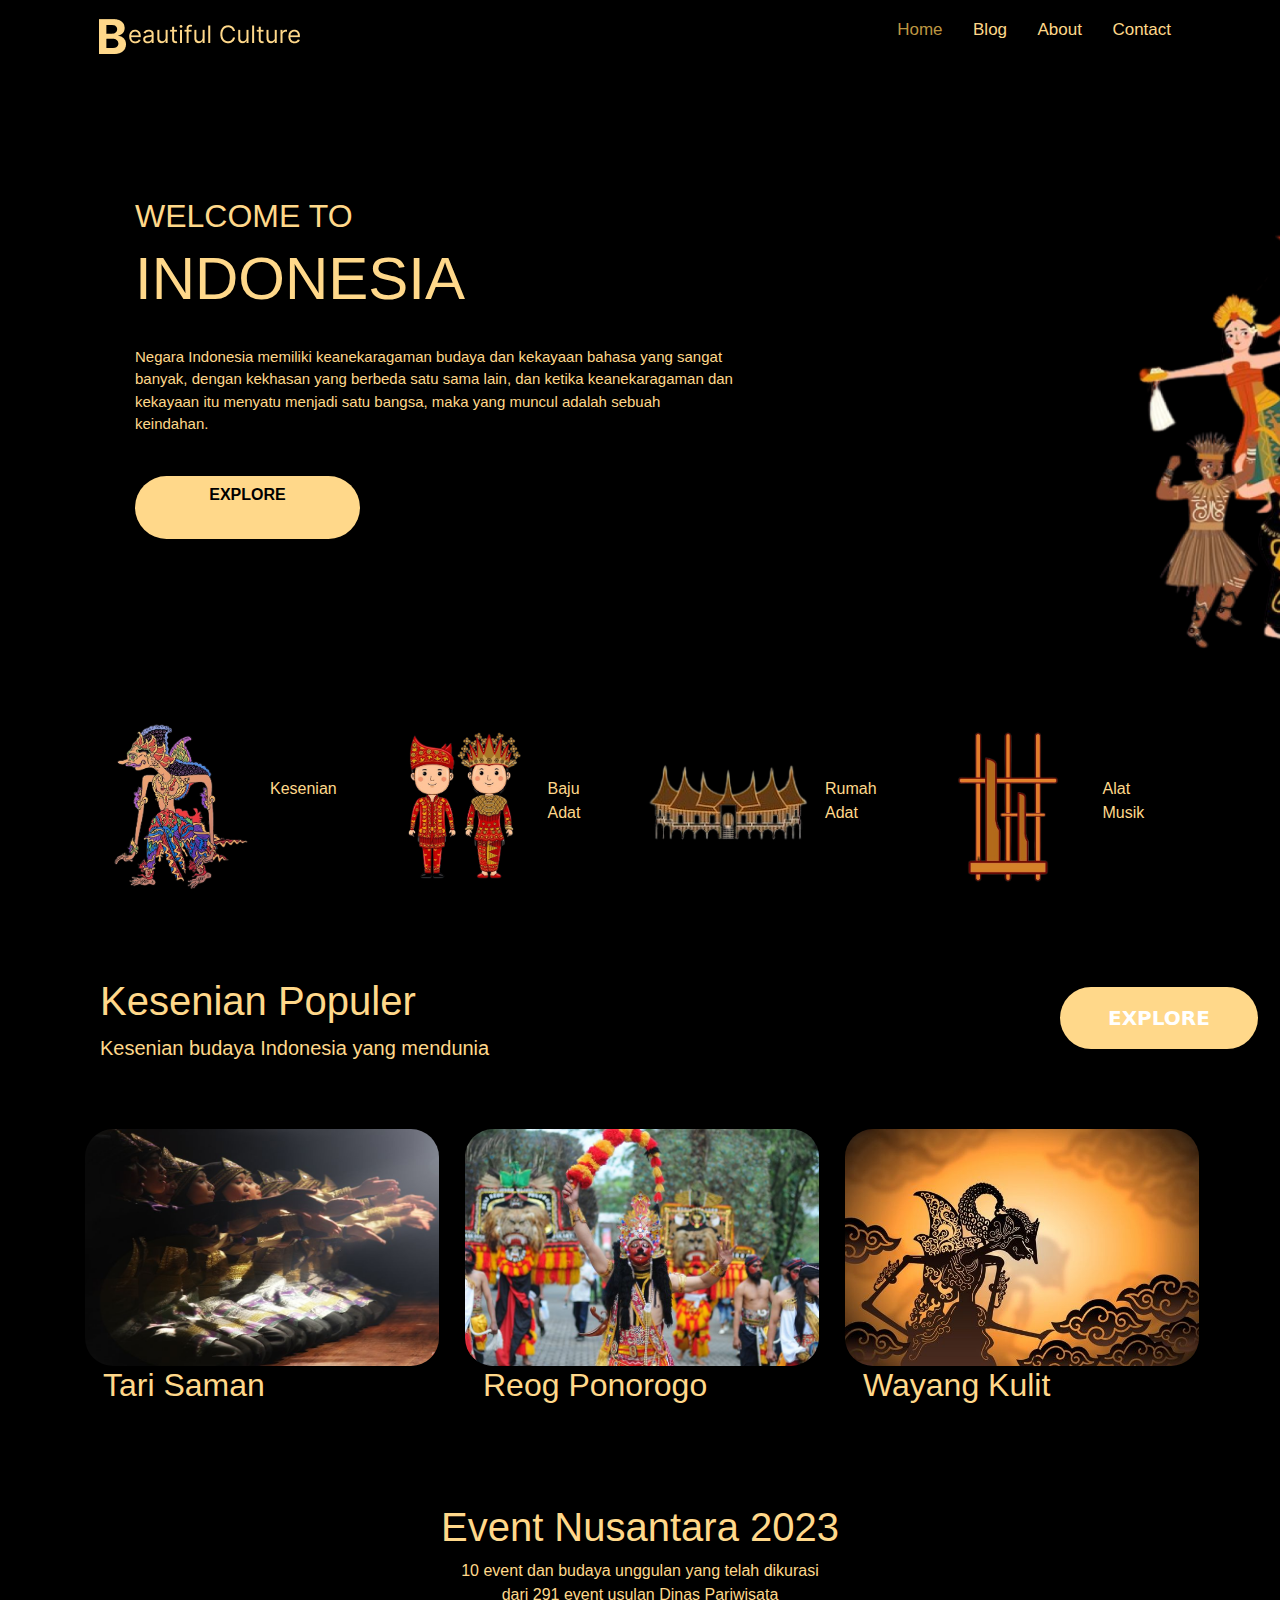
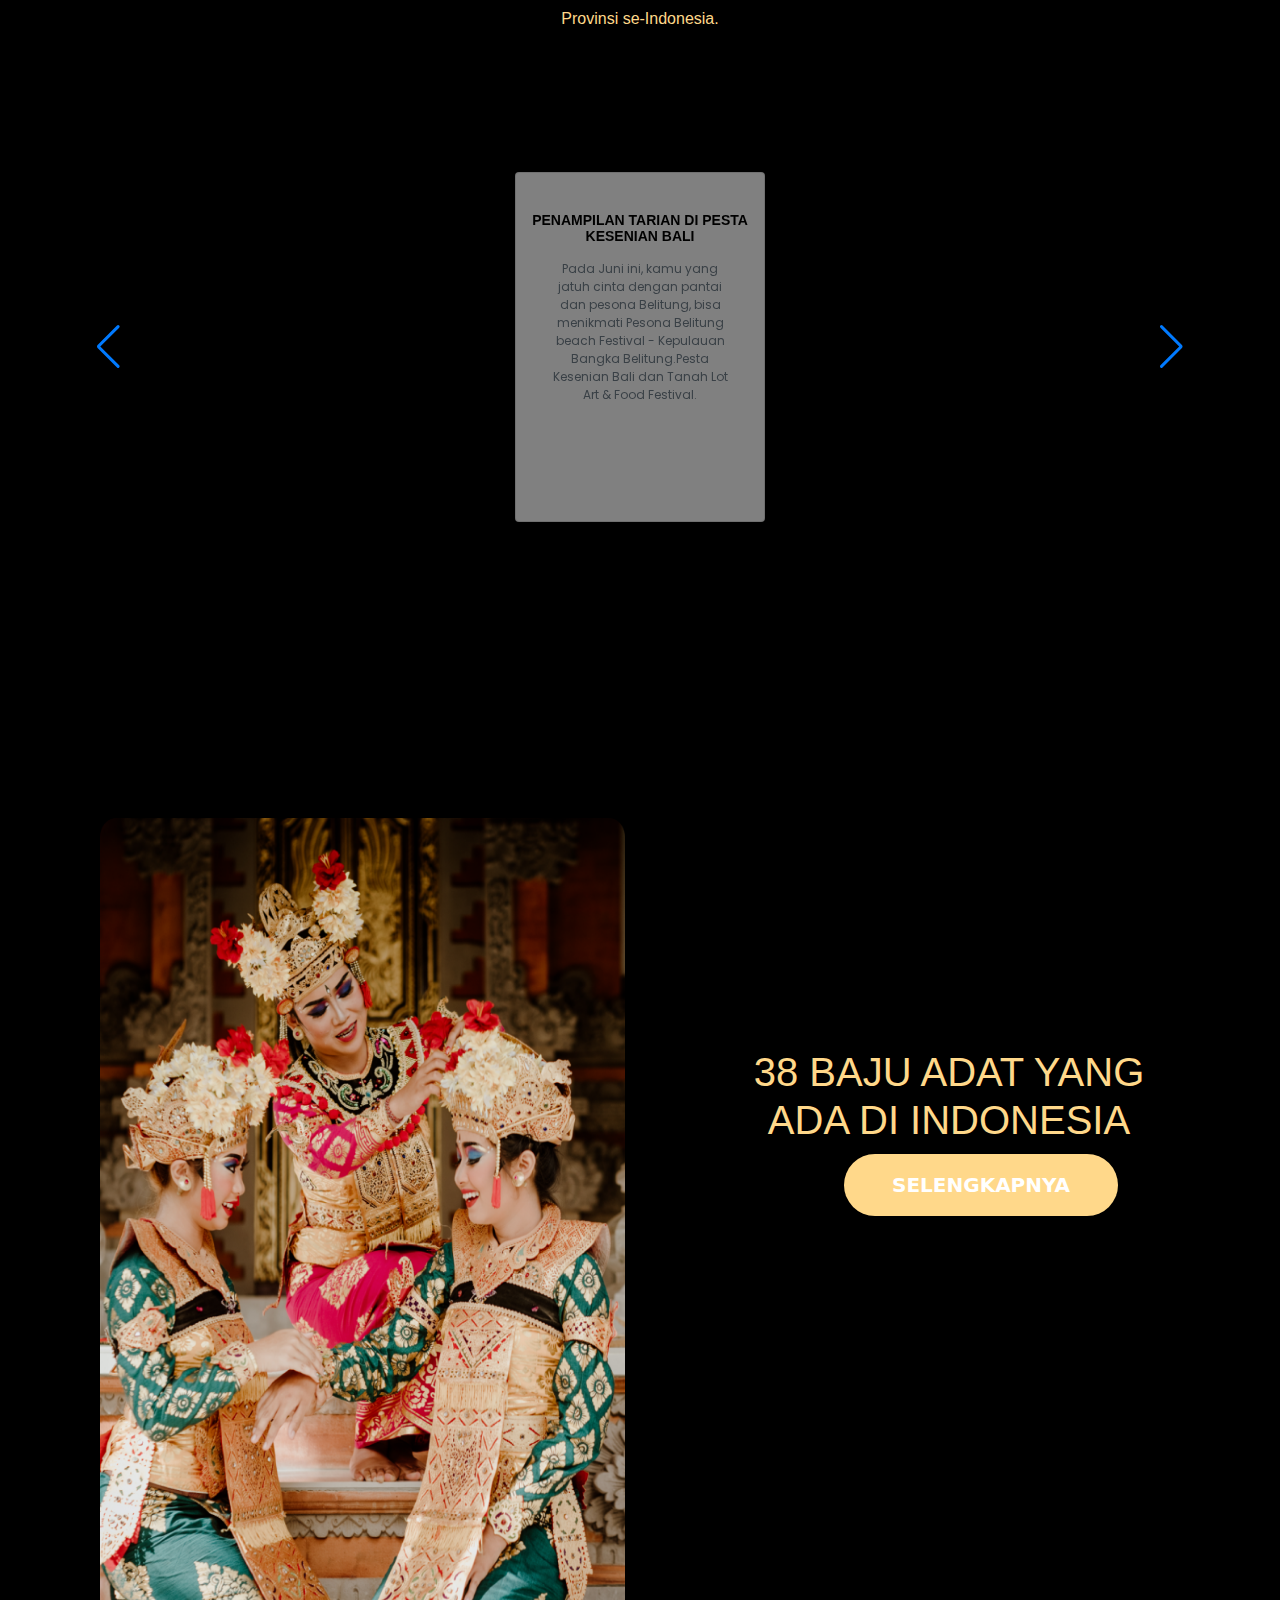
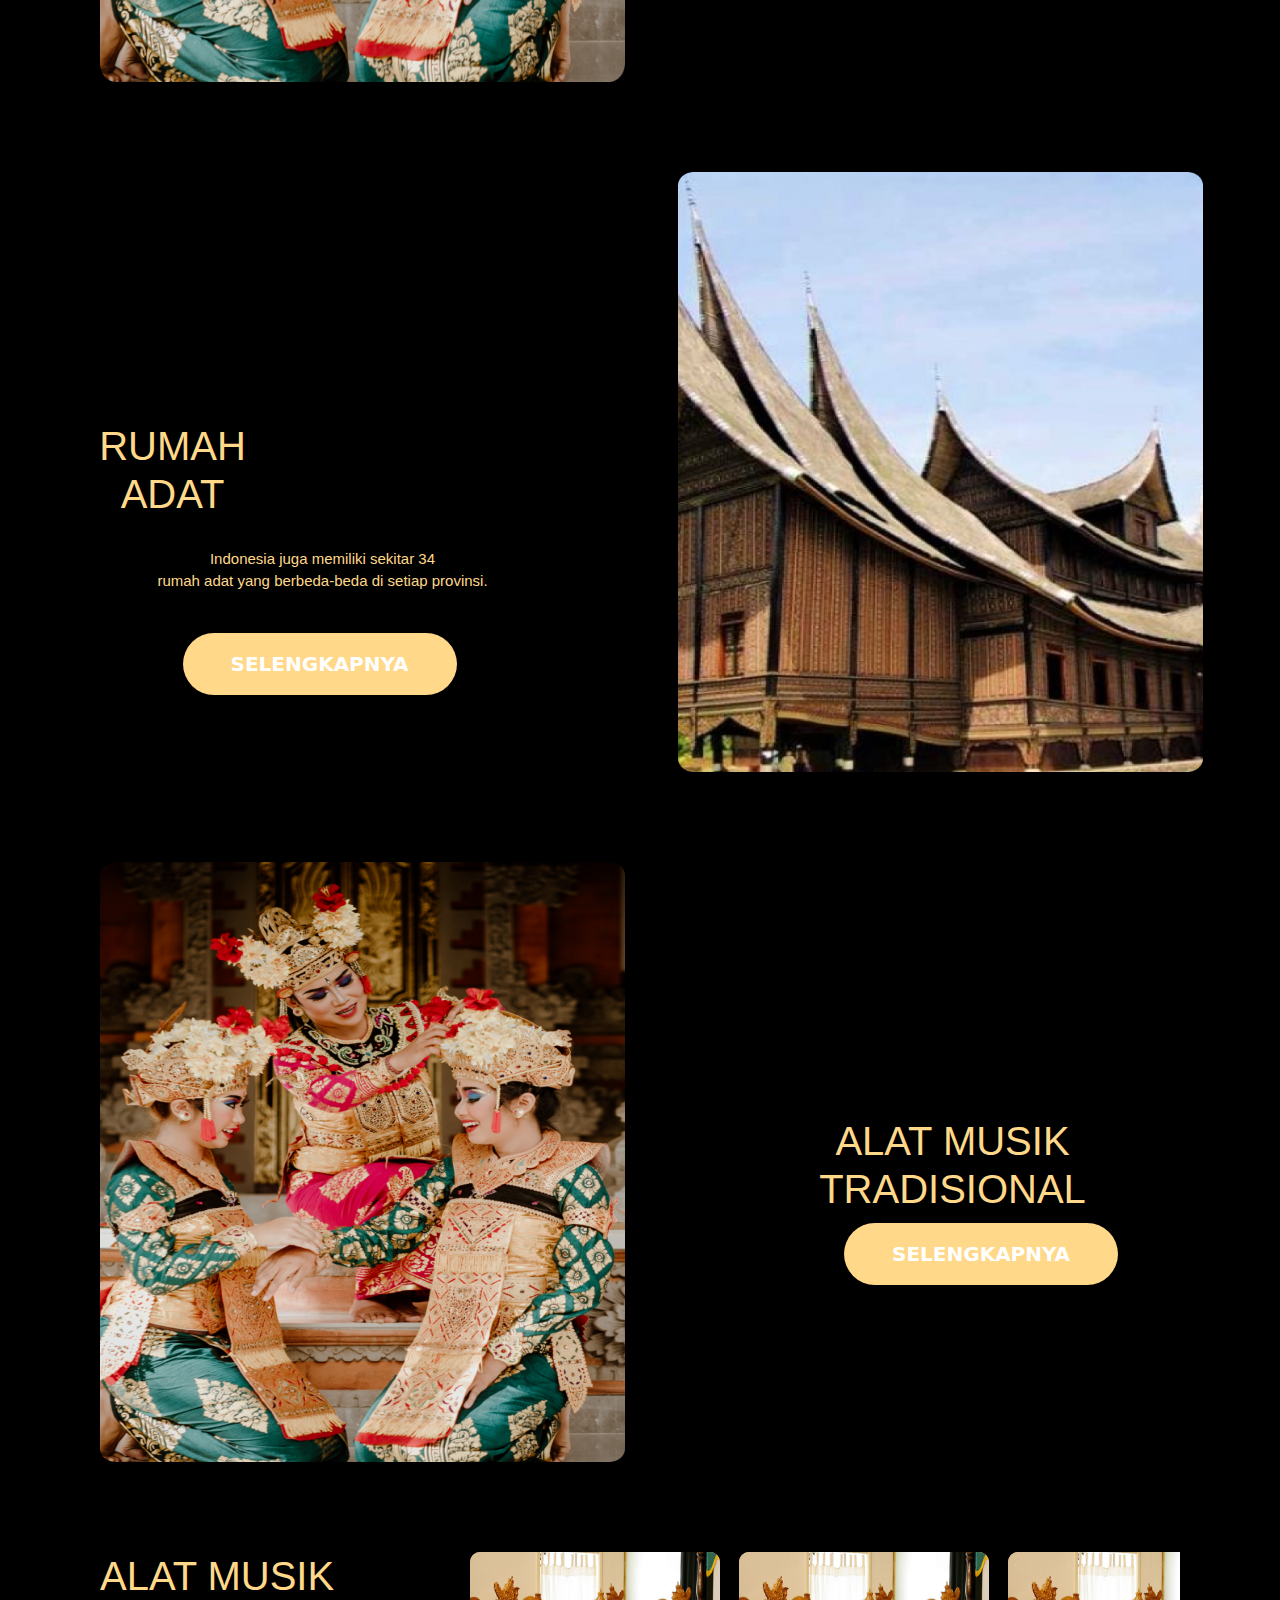
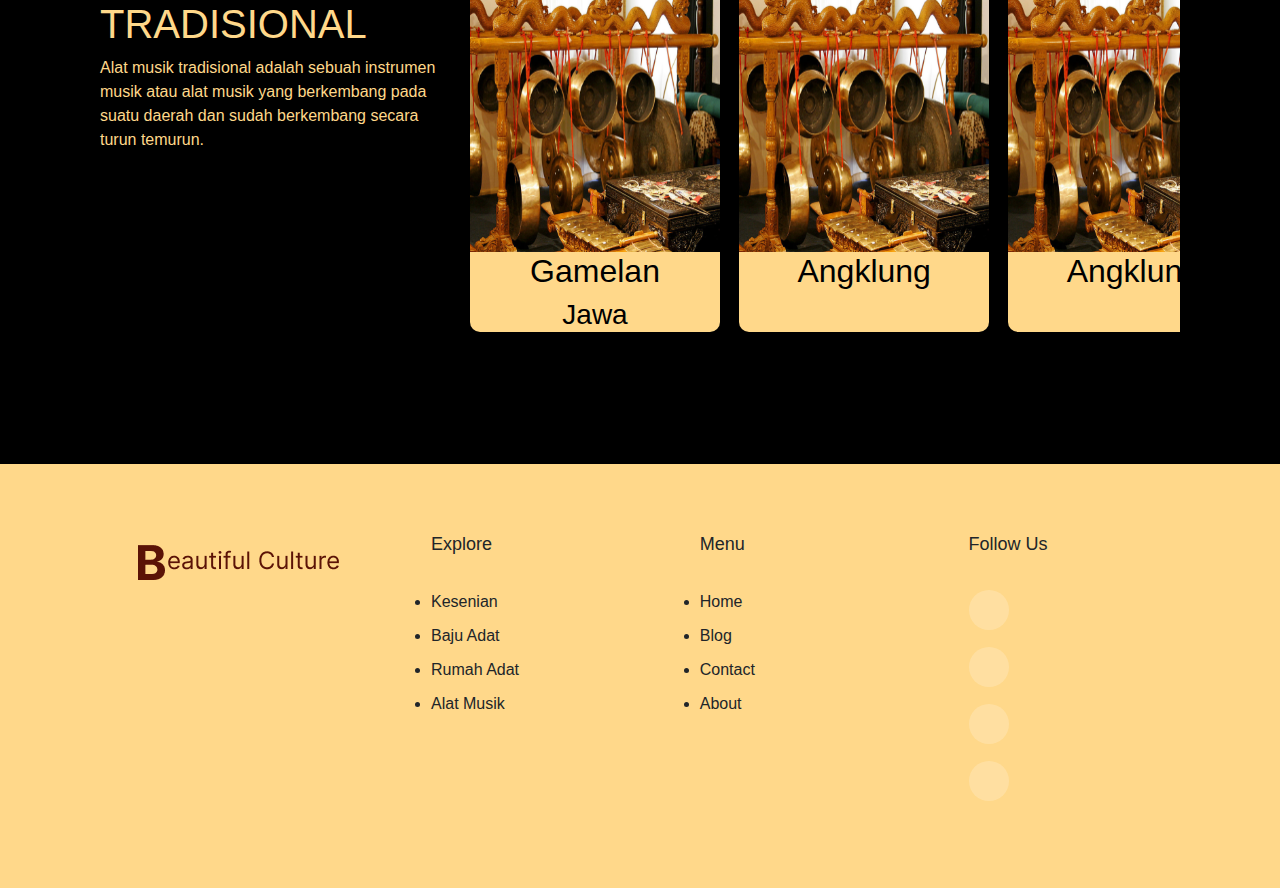
==== commit 67ee6965: "responsive" ====
--- a/index.html
+++ b/index.html
@@ -1,282 +1,364 @@
 <!DOCTYPE html>
 <html lang="en">
-<head>
-    <meta charset="UTF-8">
-    <meta name="viewport" content="width=device-width, initial-scale=1.0">
+  <head>
+    <meta charset="UTF-8" />
+    <meta http-equiv="X-UA-Compatible" content="IE=edge" />
+    <meta name="viewport" content="width=device-width, initial-scale=1.0" />
     <title>Home</title>
-
-
     <link rel="stylesheet" href="css/style.css">
+    <!-- <link rel="stylesheet" href="css/cssbutton.css"> -->
     <link rel="stylesheet" href="css\swiper-bundle.min.css">
     <link rel="stylesheet" href="https://cdn.jsdelivr.net/npm/bootstrap@4.0.0/dist/css/bootstrap.min.css" integrity="sha384-Gn5384xqQ1aoWXA+058RXPxPg6fy4IWvTNh0E263XmFcJlSAwiGgFAW/dAiS6JXm" crossorigin="anonymous">      
-</head>
-<body>
+     <!-- boxicon link -->
+    <link href='https://unpkg.com/boxicons@2.1.4/css/boxicons.min.css' rel='stylesheet'>
+    <link href="https://fonts.googleapis.com/css2?family=Righteous&display=swap" rel="stylesheet">  
+  </head>
+  <body>
     <main>
-        <div class="big-wrapper">
-            <header>
-                <div class="container">
-                    <div class="logo">
-                        <img src="AssetsWebDesign_Techomfest/Logo.png" alt="">
-                    </div>
-
-                    <div class="links">
-                        <ul>
-                            <li><a class="a" href="#">Home</a></li>
-                            <li><a class="a" href="#">Blog</a></li>
-                            <li><a class="a" href="#">Contact</a></li>
-                            <li><a class="a" href="#">About</a></li>
-                        </ul>
-                    </div>
-                </div>
-            </header>
-            <div class="showcase-area">
-                <div class="container">
-                        <div class="row">
-                          <div class="col-4" style=" margin-top: 165px; margin-bottom: 80px;">
-                            <div class="big-title" style="">
-                                <h2 style="font-size: 40px; line-height:0,5;">WELCOME TO</h2>
-                                <h1 style="font-size: 90px;">INDONESIA</h1>
-                            </div>
-                            <p class="text" style="width: 600px; font-size: small;">
-                                Negara Indonesia memiliki keanekaragaman budaya dan kekayaan bahasa
-                                yang sangat banyak, dengan kekhasan yang berbeda satu sama lain, dan ketika keanekaragaman dan kekayaan itu menyatu menjadi satu
-                                bangsa, maka yang muncul adalah sebuah keindahan.
-                            </p>
-                             <div class="search">
-                                <form action="" class="search-bar">
-                                    <input type="text" placeholder="search.." name="q" id="">
-                                    <button type="submit" style="margin-left: 25px;"><img src="AssetsWebDesign_Techomfest\search-icon-removebg-preview.png" style="width: 28px; height: 28px;" alt=""></button>
-                                </form>
-                             </div>
-                          </div>
-                          <div class="col-8" style="margin-top: 50px; ">
-                            <img src="AssetsWebDesign_Techomfest/bigIMG.png"alt="" style="border-radius: 80px; width: 800px; margin-left: 26px;">
-                          </div>
-                        </div>
-                </div>
-            </div>
-
-            <div class="showcase2-area row justify-content-center">
-                <div class="col-md-2">                  
-                    <img src="AssetsWebDesign_Techomfest/Free_Vector___Wayang_kulit_character-removebg-preview.png" alt="">
-                </div>
-                <div class="col-md-1" style="margin-top: 60px;">
-                    <a class="a" href=""><p>Kesenian</p></a>
-                </div>
-                <div class="col-md-2">                  
-                    <img src="AssetsWebDesign_Techomfest/Premium_Vector___Couple_wear_jambi_indonesian_traditional_clothes-removebg-preview.png" alt="">
-                </div>
-                <div class="col-md-1" style="margin-top: 60px;">
-                    <a class="a" href=""><p>Baju Adat</p></a>
-                </div>
-                <div class="col-md-2">                  
-                    <img src="AssetsWebDesign_Techomfest/rumah_adat-removebg-preview.png" alt="">
-                </div>
-                <div class="col-md-1" style="margin-top: 60px;">
-                    <a class="a" href=""><p>Rumah Adat</p></a>
-                </div>
-                <div class="col-md-2">                  
-                    <img src="AssetsWebDesign_Techomfest/Premium_Vector___Angklung_vector-removebg-preview-removebg-preview.png" alt="">
-                </div>
-                <div class="col-md-1" style="margin-top: 60px;">
-                    <a class="a" href=""><p>Alat Musik</p></a>
-                </div>
-            </div>
-
-            <div class="container showcase3-area">
-                <div class="big-title2">
-                    <h1>Kesenian Populer</h1>
-                    <p class="text">Kesenian budaya Indonesia yang mendunia</p>
-                </div>
-                <div class="content2 row">
-                    <div class="col-md-4">
-                        <img src="AssetsWebDesign_Techomfest/saman2.jpg"alt="">
-                        <h2 style="margin-left: 18px;">Tari Saman</h2>
-                    </div>
-                    <div class="col-md-4">
-                        <img src="AssetsWebDesign_Techomfest/Reog.jpg" alt="">
-                        <h2 style="margin-left: 18px;">Reog Ponorogo</h2>
-                    </div>
-                    <div class="col-md-4">
-                        <img src="AssetsWebDesign_Techomfest/wayang.jpg" alt="">
-                        <h2 style="margin-left: 18px;">Wayang Kulit</h2>
-                    </div>
-                </div>
-            </div> 
-            
-            <div class="container showcase4-area mt-5">
-                <div class="big-title4" style="text-align: center;">
-                    <h1>Event Nusantara 2023</h1>
-                    <p class="text">
-                        10 event dan budaya unggulan yang  telah dikurasi <br> dari 291 event usulan Dinas Pariwisata <br> Provinsi se-Indonesia.
-                    </p>
-                </div>
-                    <div class="content1 row">
-                        <div class="card">
-                        <div class="card-header" id="headingOne">
-                            <h5 class="mb-0">
-                            <button class="btn btn-link" data-toggle="collapse" data-target="#collapseOne" aria-expanded="true" aria-controls="collapseOne">
-                                Konten Item #1
-                            </button>
-                            </h5>
-                        </div>
-                    
-                        <div id="collapseOne" class="collapse show" aria-labelledby="headingOne" data-parent="#accordion">
-                            <div class="card-body">
-                            Halo
-                            </div>
-                        </div>
-                        </div>
-                        <div class="card">
-                        <div class="card-header" id="headingTwo">
-                            <h5 class="mb-0">
-                            <button class="btn btn-link collapsed" data-toggle="collapse" data-target="#collapseTwo" aria-expanded="false" aria-controls="collapseTwo">
-                                Konten Item #2
-                            </button>
-                            </h5>
-                        </div>
-                        <div id="collapseTwo" class="collapse" aria-labelledby="headingTwo" data-parent="#accordion">
-                            <div class="card-body">
-                            Halo
-                            </div>
-                        </div>
-                        </div>
-                        <div class="card">
-                        <div class="card-header" id="headingThree">
-                            <h5 class="mb-0">
-                            <button class="btn btn-link collapsed" data-toggle="collapse" data-target="#collapseThree" aria-expanded="false" aria-controls="collapseThree">
-                                Konten Item #3
-                            </button>
-                            </h5>
-                        </div>
-                        <div id="collapseThree" class="collapse" aria-labelledby="headingThree" data-parent="#accordion">
-                            <div class="card-body">
-                            Halo
-                            </div>
-                        </div>
-                        </div>
-                    </div>
-                </div>
-            </div>
-
-        <div class="container showcase5-area mt-5">
-            <div class="big-title4" style="text-align: center;">
-                <h1>Event Nusantara 2023</h1>
-                <p class="text">
-                    10 event dan budaya unggulan yang  telah dikurasi <br> dari 291 event usulan Dinas Pariwisata <br> Provinsi se-Indonesia.
-                </p>
-            </div>
-            <div class="slide-container swiper mt-5">
-                <div class="slide-content">
-                    <div class="card-wrapper swiper-wrapper" >
-                        <div class="card swiper-slide" style="border: none; border-radius: 25px;">
-                            <div class="image-content">
-                                <span class="overlay"></span>
-
-                                <div class="card-image">
-                                    <img src="AssetsWebDesign_Techomfest/saman2.jpg" class="card-img" alt="">
-                                </div>
-                            </div>
-
-                            <div class="card-content">
-                                <h2 class="name">Tari Saman</h2>
-                                <p class="desc">Lorem ipsum, dolor sit amet consectetur adipisicing elit. Asperiores qui id, facere quibusdam aliquid voluptatum ipsa magni porro, saepe rem ea natus consectetur esse in distinctio veritatis. Quas, inventore ratione!</p>
-
-                                <button class="button">View More</button>
-                            </div>
-                        </div>
-                        <div class="card swiper-slide" style="border: none; border-radius: 25px;">
-                            <div class="image-content">
-                                <span class="overlay"></span>
-
-                                <div class="card-image">
-                                    <img src="AssetsWebDesign_Techomfest/saman2.jpg" class="card-img" alt="">
-                                </div>
-                            </div>
-
-                            <div class="card-content">
-                                <h2 class="name">Tari Saman</h2>
-                                <p class="desc">Lorem ipsum, dolor sit amet consectetur adipisicing elit. Asperiores qui id, facere quibusdam aliquid voluptatum ipsa magni porro, saepe rem ea natus consectetur esse in distinctio veritatis. Quas, inventore ratione!</p>
-
-                                <button class="button">View More</button>
-                            </div>
-                        </div>
-                        <div class="card swiper-slide" style="border: none; border-radius: 25px;">
-                            <div class="image-content">
-                                <span class="overlay"></span>
-
-                                <div class="card-image">
-                                    <img src="AssetsWebDesign_Techomfest/saman2.jpg" class="card-img" alt="">
-                                </div>
-                            </div>
-
-                            <div class="card-content">
-                                <h2 class="name">Tari Saman</h2>
-                                <p class="desc">Lorem ipsum, dolor sit amet consectetur adipisicing elit. Asperiores qui id, facere quibusdam aliquid voluptatum ipsa magni porro, saepe rem ea natus consectetur esse in distinctio veritatis. Quas, inventore ratione!</p>
-
-                                <button class="button">View More</button>
-                            </div>
-                        </div>
-                        <div class="card swiper-slide" style="border: none; border-radius: 25px;">
-                            <div class="image-content">
-                                <span class="overlay"></span>
-
-                                <div class="card-image">
-                                    <img src="AssetsWebDesign_Techomfest/saman2.jpg" class="card-img" alt="">
-                                </div>
-                            </div>
-
-                            <div class="card-content">
-                                <h2 class="name">Tari Saman</h2>
-                                <p class="desc">Lorem ipsum, dolor sit amet consectetur adipisicing elit. Asperiores qui id, facere quibusdam aliquid voluptatum ipsa magni porro, saepe rem ea natus consectetur esse in distinctio veritatis. Quas, inventore ratione!</p>
-
-                                <button class="button">View More</button>
-                            </div>
-                        </div>
-                    </div>
-                </div>
-
-                <div class="swiper-button-next" style="color: black;"></div>
-                <div class="swiper-button-prev"  style="color: black;"></div>
-                <div class="swiper-pagination" ></div>
-            </div>
-        </div>
-
-        <div class="showacase-6-area mt-5" style="text-align: center;" >
-                <h1>RUMAH ADAT</h1>
-            <P class="text">
-                Indonesia juga memiliki sekitar 34 rumah adat yang berbeda-beda di setiap provinsi.
-            </P>
-
-            <section class="parallax">
-                <div class="parallax-inner">
-                </div>
-            </section>
-
-            <h1 style="text-align: center; font-size: 375%; color: black; text-transform: uppercase; letter-spacing: 1%; margin: 45% 0;">Space</h1>
-        </div>
-
-
-            <div class="bottom-area"></div>
-        </div>
-
-        </div>
+      <div class="big-wrapper light">
+        <header>
+          <nav class="navbar ">
+            <input type="checkbox" id="check">
+            <label for="check" class="checkbtn">
+              <i class="bx bx-menu"></i>
+            </label>
+            <label class="logo">
+                <img src="AssetsWebDesign_Techomfest/Logo2.png" alt="">
+            </label>
+            <ul>
+              <li><a href="#" class="active">Home</a></li>
+              <li><a href="#">Blog</a></li>
+              <li><a href="#">About</a></li>
+              <li><a href="#">Contact</a></li>
+            </ul>
+          </nav>
+        </header>
+
+        <div class="showcase-area">
+            <div class="left">
+              <div class="big-title">
+                <h2>WELCOME TO</h2>
+                <h1>INDONESIA</h1>
+              </div>
+              <p class="text">
+                Negara Indonesia memiliki keanekaragaman budaya dan kekayaan bahasa yang sangat banyak, dengan kekhasan yang berbeda satu sama lain, dan ketika keanekaragaman dan kekayaan itu menyatu menjadi satu bangsa, maka yang muncul adalah sebuah keindahan.
+              </p>
+                <a href="#" class="btn" style="color: black;">EXPLORE</a>
+            </div>
+            <div class="right">
+              <img src="AssetsWebDesign_Techomfest/bigIMG4.png" alt="Person Image" class="person" />
+            </div>
+          </div>
 
         
+          <div class="container">
+          <div class="showcase2-area row justify-content-center">
+            <div class="col-md-2">                  
+                <img src="AssetsWebDesign_Techomfest/Free_Vector___Wayang_kulit_character-removebg-preview.png" alt="">
+            </div>
+            <div class="col-md-1" style="margin-top: 60px;">
+                <a class="a" href=""><p>Kesenian</p></a>
+            </div>  
+            <div class="col-md-2">                  
+                <img src="AssetsWebDesign_Techomfest/Premium_Vector___Couple_wear_jambi_indonesian_traditional_clothes-removebg-preview.png" alt="">
+            </div>
+            <div class="col-md-1" style="margin-top: 60px;">
+                <a class="a" href=""><p>Baju Adat</p></a>
+            </div>
+            <div class="col-md-2">                  
+                <img src="AssetsWebDesign_Techomfest/rumah_adat-removebg-preview.png" alt="">
+            </div>
+            <div class="col-md-1" style="margin-top: 60px;">
+                <a class="a" href=""><p>Rumah Adat</p></a>
+            </div>
+            <div class="col-md-2">                  
+                <img src="AssetsWebDesign_Techomfest/Premium_Vector___Angklung_vector-removebg-preview-removebg-preview.png" alt="">
+            </div>
+            <div class="col-md-1" style="margin-top: 60px;">
+                <a class="a" href=""><p>Alat Musik</p></a>
+            </div>
+        </div>
+      </div>
+
+      <div class="container">
+        <div class="showcase3-area">
+          <div class="big-title2">
+              <div class="col-6">
+                <h1>Kesenian Populer</h1>
+                <p>Kesenian budaya Indonesia yang mendunia</p>
+              </div>
+              <div class="col-6" style="margin-left: 24vh;">
+                <button class="btn-42"><span>Explore</span></button>
+              </div>
+          </div>
+
+          <div class="content2 row">
+              <div class="col-md-4">
+                  <img src="AssetsWebDesign_Techomfest/saman2.jpg"alt="">
+                  <h2 style="margin-left: 18px;">Tari Saman</h2>
+              </div>
+              <div class="col-md-4">
+                  <img src="AssetsWebDesign_Techomfest/Reog.jpg" alt="">
+                  <h2 style="margin-left: 18px;">Reog Ponorogo</h2>
+              </div>
+              <div class="col-md-4">
+                  <img src="AssetsWebDesign_Techomfest/wayang.jpg" alt="">
+                  <h2 style="margin-left: 18px;">Wayang Kulit</h2>
+              </div>
+          </div>
+        </div> 
+      </div>
+
+        <div class="container showcase4-area">
+          <div class="big-title4" style="text-align: center;">
+            <h1>Event Nusantara 2023</h1>
+            <p>
+                10 event dan budaya unggulan yang  telah dikurasi <br> dari 291 event usulan Dinas Pariwisata <br> Provinsi se-Indonesia.
+            </p>
+          </div>
+
+          <div class="swiper swiperCarousel">
+            <div class="swiper-wrapper">
+              <div class="swiper-slide">
+                <div class="card">
+                  <div class="header">
+                    <img src="AssetsWebDesign_Techomfest/image 1(1).png" alt="" style="width: 200px;border-radius: 10px;">
+                    <h2 class="title">Penampilan tarian di Pesta Kesenian Bali</h2>
+                  </div>
+                  <div class="quote-container">
+                    <p class="quote" style="margin-bottom: 15px;">
+                      Pada Juni ini, kamu yang jatuh cinta dengan pantai dan pesona Belitung, bisa menikmati Pesona Belitung beach Festival - Kepulauan Bangka Belitung.Pesta Kesenian Bali dan Tanah Lot Art & Food Festival.
+                    </p>
+                  </div>
+                </div>
+              </div>
+              <div class="swiper-slide">
+                <div class="card">
+                  <div class="header">
+                    <img src="AssetsWebDesign_Techomfest/image 2(1).png" alt="" style="width: 200px;border-radius: 10px;">
+                    <h2 class="title">Festival Nasional Reog Ponorogo</h2>
+                  </div>
+                  <div class="quote-container">
+                    <p class="quote">
+                      Memasuki Juli, Sobat Pesona dapat merencanakan ke Jawa Timur, karena di sana ada Banyuwangi Ethno Carnival, kemudian Festival Nasional Reog Ponorogo. 
+                    </p>
+                  </div>
+                </div>
+              </div>
+              <div class="swiper-slide">
+                <div class="card">
+                  <div class="header">
+                    <img src="AssetsWebDesign_Techomfest/image 3(1).png" alt="" style="width: 200px;border-radius: 10px;">
+                    <h2 class="title">Pelepasan Lampion di Dieng Culture Festival</h2>
+                  </div>
+                  <div class="quote-container">
+                    <p class="quote">
+                      Kalau ada yang suka jazz, boleh juga ke Senggigi Sunset Jazz - NTB. Tidak kalah menarik juga ada festival budayanya, seperti Seren Taun Ciptagelar - Jawa Barat atau Dieng Culture Festival (DCF) - Jawa Tengah. 
+                    </p>
+                  </div>
+                </div>
+              </div>
+              <div class="swiper-slide">
+                <div class="card">
+                  <div class="header">
+                    <img src="AssetsWebDesign_Techomfest/image 4(1).png" alt="" style="width: 200px;border-radius: 10px;">
+                    <h2 class="title">
+                      Penampilan penari tradisional di Festival Gandrung Sewu
+                    </h2>
+                  </div>
+                  <div class="quote-container">
+                    <p class="quote">
+                      The MindSync Neural Interface isn't just an upgrade, it's an evolution. The way it syncs effortlessly with my thought processes makes it feel like a natural extension of my mind. It's empowering and liberating to interact with my digital world in such a direct, fluid manner. This is a tool that makes technology feel less like a barrier and more like an ally.
+                    </p>
+                  </div>
+                </div>
+              </div>
+              <div class="swiper-slide">
+                <div class="card">
+                  <div class="header">
+                    <img src="AssetsWebDesign_Techomfest/Asian Games 2018 - Saman Dance of Aceh.jpg" alt="" style="width: 200px;border-radius: 10px;">
+                    <h2 class="title">Chief Neurologist, NeuroTech Hospital</h2>
+                  </div>
+                  <div class="quote-container">
+                    <p class="quote">
+                      As a neurologist, I can attest that the MindSync Neural Interface is an absolute marvel. The accuracy with which it translates neural signals into digital actions is astounding. But what impresses me more is how it manages to do so with such finesse, ensuring an unintrusive and seamless user experience. This is truly a leap in making technology more intuitively human.
+                    </p>
+                  </div>
+                </div>
+              </div>
+              <div class="swiper-slide">
+                <div class="card">
+                  <div class="header">
+                    <img src="AssetsWebDesign_Techomfest/Asian Games 2018 - Saman Dance of Aceh.jpg" alt="" style="width: 200px;border-radius: 10px;">
+                    <h2 class="title">Sr. Tech Journalist, Digital Frontier</h2>
+                  </div>
+                  <div class="quote-container">
+                    <p class="quote">
+                      As a technology journalist, I've seen numerous gadgets come and go. However, the MindSync Neural Interface isn't just a flash in the pan - it's here to revolutionize the way we perceive and interact with technology. The convenience it brings, coupled with its stellar performance, makes it more than just a device - it's an experience. One that is utterly transformative in the truest sense of the word.
+                    </p>
+                  </div>
+                </div>
+              </div>
+            </div>
+            <div class="swiper-button-next"></div>
+            <div class="swiper-button-prev"></div>
+            <div class="swiper-pagination"></div>
+          </div>
+        </div>
+
+        <div class="container showcase5-area">
+          <div class="col-6">
+          <img src="AssetsWebDesign_Techomfest/wanita bali 1.png"alt="">
+          </div>
+          <div class="title col-6">
+            <h1>
+              38 BAJU ADAT YANG ADA DI INDONESIA 
+            </h1>
+            <button class="btn-42"><span>Selengkapnya</span></button>
+          </div>
+        </div>
+
+        <div class="container showcase6-area">
+          <div class="content">
+            <div class="title col-6">
+              <h1>
+                RUMAH ADAT 
+              </h1>
+            </div>
+              <p class="text">Indonesia juga memiliki sekitar 34 <br> rumah adat yang berbeda-beda di setiap provinsi.</p>
+              <button class="btn-42"><span>Selengkapnya</span></button>
+            </div>
+            <div class="col-6">
+              <img src="AssetsWebDesign_Techomfest/image 5.png" style="height: 600px;" alt="">
+            </div>
+        </div>
+        
+        <div class="container showcase7-area">
+          <div class="col-6">
+          <img src="AssetsWebDesign_Techomfest/wanita bali 1.png" style="height: 600px;" alt="">
+          </div>
+          <div class="title col-6">
+            <h1>
+              ALAT MUSIK TRADISIONAL
+            </h1>
+            <a href="#showcase8">
+              <button class="btn-42"><span>Selengkapnya</span></button>
+            </a>
+          </div>
+        </div>
+        
+        <div class="container showcase8-area" id="showcase8">
+          <div class="title2 col-4">
+            <h1>
+              ALAT MUSIK TRADISIONAL
+            </h1>
+            <p>Alat musik tradisional adalah sebuah instrumen musik atau alat musik yang berkembang pada suatu daerah dan sudah berkembang secara turun temurun.</p>
+          </div>
+          <div class="col-8">
+              <div class="carrousel">
+                <div class="cards-8">
+                  <div class="img-s8">
+                    <img src="AssetsWebDesign_Techomfest/gamelan.png" alt="">
+                  </div>
+                  <div class="name-s8">
+                    <h2>Gamelan</h2>
+                    <h3>Jawa</h3>
+                  </div>
+                </div>
+                <div class="cards-8">
+                  <div class="img-s8">
+                    <img src="AssetsWebDesign_Techomfest/gamelan.png" alt="">
+                  </div>
+                  <div class="name-s8">
+                    <h2>Angklung</h2>
+                  </div>
+                </div>
+                <div class="cards-8">
+                  <div class="img-s8">
+                    <img src="AssetsWebDesign_Techomfest/gamelan.png" alt="">
+                  </div>
+                  <div class="name-s8">
+                    <h2>Angklung</h2>
+                  </div>
+                </div>
+                <div class="cards-8">
+                  <div class="img-s8">
+                    <img src="AssetsWebDesign_Techomfest/gamelan.png" alt="">
+                  </div>
+                  <div class="name-s8">
+                    <h2>Angklung</h2>
+                  </div>
+                </div>
+                <div class="cards-8">
+                  <div class="img-s8">
+                    <img src="AssetsWebDesign_Techomfest/gamelan.png" alt="">
+                  </div>
+                  <div class="name-s8">
+                    <h2>Angklung</h2>
+                  </div>
+                </div>
+              </div>
+          </div>
+        </div>
+    </div>
+
+
+      <footer class="footer"> 
+          <div class="container">
+            <div class="row" style="display: flex; margin-left: 50px;">
+              <div class="logo">
+                <img src="AssetsWebDesign_Techomfest/Logo.png" alt="">
+              </div>
+              <div class="footer-col">
+                <h4>explore</h4>
+                <ul>
+                  <li><a href="#">Kesenian</a></li>
+                  <li><a href="#">Baju Adat</a></li>
+                  <li><a href="#">Rumah Adat</a></li>
+                  <li><a href="#">Alat Musik</a></li>
+                </ul>
+              </div>
+              <div class="footer-col">
+                <h4>Menu</h4>
+                <ul>
+                  <li><a href="#">Home</a></li>
+                  <li><a href="#">Blog</a></li>
+                  <li><a href="#">Contact</a></li>
+                  <li><a href="#">About</a></li>
+                </ul>
+              </div>
+              <div class="footer-col">
+                <h4>follow us</h4>
+                <div class="social-links">
+                  <a href="#"><i class="fab fa-facebook-f"></i></a>
+                  <a href="#"><i class="fab fa-twitter"></i></a>
+                  <a href="#"><i class="fab fa-instagram"></i></a>
+                  <a href="#"><i class="fab fa-linkedin-in"></i></a>
+                </div>
+              </div>
+            </div>
+          </div>
+      </footer>
+        
+
+      
     </main>
 
+    <!-- JavaScript Files -->
+
     <script src="js/swiper-bundle.min.js"></script>
 
 
     <!-- JavaScript -->
-    <script src="js/script.js"></script>
+    <!-- <script src="js/script.js"></script> -->
     <script src="https://cdn.jsdelivr.net/npm/bootstrap@5.3.2/dist/js/bootstrap.bundle.min.js" integrity="sha384-C6RzsynM9kWDrMNeT87bh95OGNyZPhcTNXj1NW7RuBCsyN/o0jlpcV8Qyq46cDfL" crossorigin="anonymous"></script>
     <script src="https://cdn.jsdelivr.net/npm/@popperjs/core@2.11.8/dist/umd/popper.min.js" integrity="sha384-I7E8VVD/ismYTF4hNIPjVp/Zjvgyol6VFvRkX/vR+Vc4jQkC+hVqc2pM8ODewa9r" crossorigin="anonymous"></script>
     <script src="https://code.jquery.com/jquery-3.2.1.slim.min.js" integrity="sha384-KJ3o2DKtIkvYIK3UENzmM7KCkRr/rE9/Qpg6aAZGJwFDMVNA/GpGFF93hXpG5KkN" crossorigin="anonymous"></script>
     <script src="https://cdn.jsdelivr.net/npm/popper.js@1.12.9/dist/umd/popper.min.js" integrity="sha384-ApNbgh9B+Y1QKtv3Rn7W3mgPxhU9K/ScQsAP7hUibX39j7fakFPskvXusvfa0b4Q" crossorigin="anonymous"></script>
     <script src="https://cdn.jsdelivr.net/npm/bootstrap@4.0.0/dist/js/bootstrap.min.js" integrity="sha384-JZR6Spejh4U02d8jOt6vLEHfe/JQGiRRSQQxSfFWpi1MquVdAyjUar5+76PVCmYl" crossorigin="anonymous"></script>
-</body>
-</html>
-
-
-
+    <script src="https://kit.fontawesome.com/a81368914c.js"></script>
+    <!-- <script src="./app.js"></script> -->
+    <!-- <script src="./script.js"></script> -->
+    <script src="js/script.js"></script>
+  </body>
+</html>--- a/css/style.css
+++ b/css/style.css
@@ -58,59 +58,112 @@
   min-height: 100%;
 }
 
-header {
-  position: relative;
-  z-index: 70;
-}
-
-header .container {
-  display: flex;
-  justify-content: space-between;
-  align-items: center;
-}
-
-.overlay {
+nav {
+  position: absolute;
+  height: 50px;
+  width: 100%;
+  /* background-color: red; */
+  margin-bottom: 3vh;
+  margin-top: -5vh;
+  
+}
+label.logo {
+  padding: 0 80px;
+}
+nav ul {
+  float: right;
+  margin-right: 80px;
+}
+nav ul li {
+  display: inline-block;
+  line-height: 80px;
+}
+nav ul li a {
+  color: var(--lightTwo);
+  font-size: 17px;
+  padding: 7px 13px;
+  border-radius: 13px;
+  /* text-transform: lowercase; */
+}
+a.active, a:hover {
+  /* background: coral; */
+  transition: .5s;
+  color: var(--hoverColor);
+  text-decoration: none;
+}
+.checkbtn {
+  line-height: 80px;
+  font-size: 30px;
+  float: right;
+  cursor: pointer;
+  margin-right: 40px;
   display: none;
 }
-
-.logo {
-  display: flex;
-  align-items: center;
-  cursor: pointer;
-}
-
-.logo img {
-  width: 190px;
-  margin-right: 0.6rem;
-  margin-top: -0.6rem;
-}
-
-.links ul {
-  display: flex;
-  list-style: none;
-  align-items: center;
-}
-
-.links a {
-  color: var(--lightTwo);
-  margin-left: 4.5rem;
-  display: inline-block;
-  transition: 0.3s;
-}
-
-.links a:hover {
-  color: var(--hoverColor);
-  transform: scale(1.05);
-}
+.checkbtn i {
+  color: var(--white);
+  padding: 5px;
+  border-radius: 10px;
+  transition: .5s ease;
+}
+#check {
+  display: none;
+}
+/* responsove code */
+@media (max-width: 952px) {
+  /* table mode */
+  label.logo {
+    /* padding-left: 50px; */
+  }
+  nav ul li a {
+    font-size: 14px;
+  }
+}
+
+@media (max-width: 858px) {
+  /* mobile mode */
+  .checkbtn {
+    display: block;
+  }
+   ul {
+    position: fixed;
+    width: 100%;
+    height: 100vh;
+    background: var(--backgroundColor );
+    color: #5B1306;
+    top: 80px;
+    left: -100%;
+    padding-top: 80px;
+    text-align: center;
+    transition: .5s ease;
+  }
+  nav ul li {
+    display: block;
+    margin: 30px 0;
+    line-height: 30px;
+  }
+  nav ul li a {
+    font-size: 20px;
+  }
+  a.active, a:hover {
+    background: none;
+    color: var(--darkOne);
+  }
+  #check:checked ~ ul {
+    left: 0;
+  }
+}
+
 
 .btn {
   display: inline-block;
   padding: 0.9rem 1.9rem;
-  color: #fff !important;
+  /* color: #fff !important; */
+  color: var(--backgroundColor);
   background-color: var(--darkOne);
   border-radius: 16px;
   text-transform: capitalize;
   transition: 0.3s;
+  font-weight: bolder;
 }
 
 .btn:hover {
@@ -153,19 +206,28 @@
   transform: translateY(0) rotate(45deg);
 }
 
-.showcase-area .container {
+.showcase-area{
   display: grid;
   grid-template-columns: repeat(2, 1fr);
   align-items: center;
-  justify-content: center;
-  background-color: var(--lightTwo);
+  /* justify-content: center; */
+  /* background-color: var(--lightTwo); */
+  /* background-image: url(); */
   height: 550px;
   border-radius: 80px;
+  width: 195vh;
+  margin-right: 5vh;
+  margin-left: 5vh;
+  margin-top: 3vh;
+}
+
+.left{
+ margin-left: 10vh;
 }
 
 .big-title {
   font-size: 1.4rem;
-  color: var(--darkOne);
+  color: var(--lightTwo);
   text-transform: capitalize;
   /* margin-top: 60px; */
   line-height: 1;
@@ -176,25 +238,35 @@
 }
 
 .text {
-  color: var(--darkOne);
+  color: var(--lightTwo);
   font-size: 15px;
   margin: 1.9rem 0 2.5rem;
   max-width: 600px;
 }
 
 .showcase-area .btn {
-  box-shadow: 0 0 40px 2px rgba(0, 0, 0, 0.05);
-}
-
-.person {
-  width: 123%;
-  transform: translate(15%, 25px);
+  border-radius: 90vh;
+  width: 25vh;
+  height: 7vh;
+  background-color: var(--lightTwo);
+  color: var(--backgroundColor);
+  font-weight: bolder;
+  color: #000;
+  /* box-shadow: 0 0 40px 2px rgba(0, 0, 0, 0.05); */
+}
+
+.right img{
+  /* float: right; */
+  margin-left: 20vh;
+  margin-top: 4vh;
+  width: 389px; 
+  height: 527px;
 }
 
 .toggle-btn {
   display: inline-block;
   border: none;
-  background: var(--darkOne);
+  background: var(--lightTwo);
   color: var(--darkOne);
   outline: none;
   cursor: pointer;
@@ -214,14 +286,16 @@
 }
 
 .showcase2-area{
-  display: flex;
-  margin-top: 90px;
-  gap: 50px;
+  /* display: flex; */
+  margin-top: 9vh;
+  /* gap: 3px; */
   grid-row: auto;
+  width: 100%;
+  /* background-color: red; */
 }
 
 .showcase2-area img{
-  width: 120px;
+  width: 20vh;
 }
 
 .showcase2-area p{
@@ -243,7 +317,7 @@
 .content2{
   margin-top: 50px;
   display: flex;
-  gap: 80px;
+  gap: 0px;
   color: var(--lightTwo);
 }
 
@@ -394,12 +468,36 @@
   }
 }
 
+@media screen and (max-width: 799px)
+{
+  .showcase5-area{
+    height: auto;
+  }
+
+  .title{
+    /* background-color: #5B1306; */
+    /* margin-top: 90px; */
+    font-size: 12px;
+    color: red; 
+  }
+
+  .col-6 img{
+    height: 20px;
+  }
+  
+}
+
 .showcase5-area{
   color: white; 
   display: flex; 
-  margin-top: 90px; 
+  margin-top: 25vh; 
   justify-content: center;
   text-align: center;
+  /* background-color: red; */
+}
+
+.showcase5-area img{
+  height: 96vh;
 }
 
 .showcase5-area .title{
@@ -407,11 +505,12 @@
   color: var(--lightTwo);
   font-size: 20px;
   text-align: center;
+  justify-content: center;
 }
 
 .showcase5-area h1{
-  margin-top: 250px;
-  margin-left: 70px;
+  margin-top: 25vh;
+  margin-left: 7vh;
 }
 
 .btn-42,
@@ -438,7 +537,7 @@
   margin: 0;
   -webkit-mask-image: -webkit-radial-gradient(#000, #fff);
   padding: 0;
-  margin-left: 200px;
+  margin-left: 21vh;
   margin-top: 10px;
 }
 .btn-42:disabled {
@@ -532,6 +631,10 @@
   text-align: center;
 }
 
+.showcase7-area a:link{
+  color: red;
+}
+
 .showcase7-area .title{
   width: 600px;
   color: var(--lightTwo);
--- a/css/cssbutton.css
+++ b/css/cssbutton.css
@@ -0,0 +1,2055 @@
+@import url(https://fonts.googleapis.com/css2?family=REM:wght@100;200;400;500;600;700;800&display=swap);
+*,
+::after,
+::before {
+  box-sizing: border-box;
+  border: 0 solid #e5e7eb;
+  --tw-border-spacing-x: 0;
+  --tw-border-spacing-y: 0;
+  --tw-translate-x: 0;
+  --tw-translate-y: 0;
+  --tw-rotate: 0;
+  --tw-skew-x: 0;
+  --tw-skew-y: 0;
+  --tw-scale-x: 1;
+  --tw-scale-y: 1;
+  --tw-pan-x: ;
+  --tw-pan-y: ;
+  --tw-pinch-zoom: ;
+  --tw-scroll-snap-strictness: proximity;
+  --tw-gradient-from-position: ;
+  --tw-gradient-via-position: ;
+  --tw-gradient-to-position: ;
+  --tw-ordinal: ;
+  --tw-slashed-zero: ;
+  --tw-numeric-figure: ;
+  --tw-numeric-spacing: ;
+  --tw-numeric-fraction: ;
+  --tw-ring-inset: ;
+  --tw-ring-offset-width: 0px;
+  --tw-ring-offset-color: #fff;
+  --tw-ring-color: rgb(59 130 246 / 0.5);
+  --tw-ring-offset-shadow: 0 0 #0000;
+  --tw-ring-shadow: 0 0 #0000;
+  --tw-shadow: 0 0 #0000;
+  --tw-shadow-colored: 0 0 #0000;
+  --tw-blur: ;
+  --tw-brightness: ;
+  --tw-contrast: ;
+  --tw-grayscale: ;
+  --tw-hue-rotate: ;
+  --tw-invert: ;
+  --tw-saturate: ;
+  --tw-sepia: ;
+  --tw-drop-shadow: ;
+  --tw-backdrop-blur: ;
+  --tw-backdrop-brightness: ;
+  --tw-backdrop-contrast: ;
+  --tw-backdrop-grayscale: ;
+  --tw-backdrop-hue-rotate: ;
+  --tw-backdrop-invert: ;
+  --tw-backdrop-opacity: ;
+  --tw-backdrop-saturate: ;
+  --tw-backdrop-sepia: ;
+}
+::after,
+::before {
+  --tw-content: "";
+}
+html {
+  line-height: 1.5;
+  -webkit-text-size-adjust: 100%;
+  -moz-tab-size: 4;
+  -o-tab-size: 4;
+  tab-size: 4;
+  font-family: REM, sans-serif;
+  font-feature-settings: normal;
+  font-variation-settings: normal;
+  position: relative;
+  scroll-behavior: smooth;
+}
+body {
+  margin: 0;
+  line-height: inherit;
+}
+hr {
+  height: 0;
+  color: inherit;
+  border-top-width: 1px;
+}
+abbr:where([title]) {
+  -webkit-text-decoration: underline dotted;
+  text-decoration: underline dotted;
+}
+h1,
+h2,
+h3,
+h4,
+h5,
+h6 {
+  font-size: inherit;
+}
+a {
+  color: inherit;
+  text-decoration: inherit;
+}
+b,
+strong {
+  font-weight: bolder;
+}
+code,
+kbd,
+pre,
+samp {
+  font-family: ui-monospace, SFMono-Regular, Menlo, Monaco, Consolas,
+    "Liberation Mono", "Courier New", monospace;
+  font-size: 1em;
+}
+small {
+  font-size: 80%;
+}
+sub,
+sup {
+  font-size: 75%;
+  line-height: 0;
+  position: relative;
+  vertical-align: baseline;
+}
+sub {
+  bottom: -0.25em;
+}
+sup {
+  top: -0.5em;
+}
+table {
+  text-indent: 0;
+  border-color: inherit;
+  border-collapse: collapse;
+}
+button,
+input,
+optgroup,
+select,
+textarea {
+  font-family: inherit;
+  font-feature-settings: inherit;
+  font-variation-settings: inherit;
+  font-size: 100%;
+  font-weight: inherit;
+  line-height: inherit;
+  color: inherit;
+  margin: 0;
+  padding: 0;
+}
+button,
+select {
+  text-transform: none;
+}
+[type="button"],
+[type="reset"],
+[type="submit"],
+button {
+  -webkit-appearance: button;
+  background-color: transparent;
+  background-image: none;
+}
+:-moz-focusring {
+  outline: auto;
+}
+:-moz-ui-invalid {
+  box-shadow: none;
+}
+progress {
+  vertical-align: baseline;
+}
+::-webkit-inner-spin-button,
+::-webkit-outer-spin-button {
+  height: auto;
+}
+[type="search"] {
+  -webkit-appearance: textfield;
+  outline-offset: -2px;
+}
+::-webkit-search-decoration {
+  -webkit-appearance: none;
+}
+::-webkit-file-upload-button {
+  -webkit-appearance: button;
+  font: inherit;
+}
+summary {
+  display: list-item;
+}
+blockquote,
+dd,
+dl,
+figure,
+h1,
+h2,
+h3,
+h4,
+h5,
+h6,
+hr,
+p,
+pre {
+  margin: 0;
+}
+fieldset {
+  margin: 0;
+  padding: 0;
+}
+dialog,
+legend {
+  padding: 0;
+}
+menu,
+ol,
+ul {
+  list-style: none;
+  margin: 0;
+  padding: 0;
+}
+textarea {
+  resize: vertical;
+}
+input::-moz-placeholder,
+textarea::-moz-placeholder {
+  opacity: 1;
+  color: #9ca3af;
+}
+input::placeholder,
+textarea::placeholder {
+  opacity: 1;
+  color: #9ca3af;
+}
+[role="button"],
+button {
+  cursor: pointer;
+}
+:disabled {
+  cursor: default;
+}
+audio,
+canvas,
+embed,
+iframe,
+img,
+object,
+svg,
+video {
+  display: block;
+  vertical-align: middle;
+}
+img,
+video {
+  max-width: 100%;
+  height: auto;
+}
+[hidden] {
+  display: none;
+}
+::backdrop {
+  --tw-border-spacing-x: 0;
+  --tw-border-spacing-y: 0;
+  --tw-translate-x: 0;
+  --tw-translate-y: 0;
+  --tw-rotate: 0;
+  --tw-skew-x: 0;
+  --tw-skew-y: 0;
+  --tw-scale-x: 1;
+  --tw-scale-y: 1;
+  --tw-pan-x: ;
+  --tw-pan-y: ;
+  --tw-pinch-zoom: ;
+  --tw-scroll-snap-strictness: proximity;
+  --tw-gradient-from-position: ;
+  --tw-gradient-via-position: ;
+  --tw-gradient-to-position: ;
+  --tw-ordinal: ;
+  --tw-slashed-zero: ;
+  --tw-numeric-figure: ;
+  --tw-numeric-spacing: ;
+  --tw-numeric-fraction: ;
+  --tw-ring-inset: ;
+  --tw-ring-offset-width: 0px;
+  --tw-ring-offset-color: #fff;
+  --tw-ring-color: rgb(59 130 246 / 0.5);
+  --tw-ring-offset-shadow: 0 0 #0000;
+  --tw-ring-shadow: 0 0 #0000;
+  --tw-shadow: 0 0 #0000;
+  --tw-shadow-colored: 0 0 #0000;
+  --tw-blur: ;
+  --tw-brightness: ;
+  --tw-contrast: ;
+  --tw-grayscale: ;
+  --tw-hue-rotate: ;
+  --tw-invert: ;
+  --tw-saturate: ;
+  --tw-sepia: ;
+  --tw-drop-shadow: ;
+  --tw-backdrop-blur: ;
+  --tw-backdrop-brightness: ;
+  --tw-backdrop-contrast: ;
+  --tw-backdrop-grayscale: ;
+  --tw-backdrop-hue-rotate: ;
+  --tw-backdrop-invert: ;
+  --tw-backdrop-opacity: ;
+  --tw-backdrop-saturate: ;
+  --tw-backdrop-sepia: ;
+}
+.container {
+  width: 100%;
+  margin-right: auto;
+  margin-left: auto;
+  padding-right: 1rem;
+  padding-left: 1rem;
+}
+@media (min-width: 640px) {
+  .container {
+    max-width: 640px;
+    padding-right: 1rem;
+    padding-left: 1rem;
+  }
+}
+@media (min-width: 768px) {
+  .container {
+    max-width: 768px;
+    padding-right: 1rem;
+    padding-left: 1rem;
+  }
+}
+@media (min-width: 1024px) {
+  .container {
+    max-width: 1024px;
+    padding-right: 1rem;
+    padding-left: 1rem;
+  }
+}
+@media (min-width: 1280px) {
+  .container {
+    max-width: 1280px;
+    padding-right: 3rem;
+    padding-left: 3rem;
+  }
+}
+@media (min-width: 1536px) {
+  .container {
+    max-width: 1536px;
+    padding-right: 14rem;
+    padding-left: 14rem;
+  }
+}
+.invisible {
+  visibility: hidden;
+}
+.absolute {
+  position: absolute;
+}
+.relative {
+  position: relative;
+}
+.inset-0 {
+  inset: 0px;
+}
+.bottom-0 {
+  bottom: 0;
+}
+.left-0 {
+  left: 0;
+}
+.right-0 {
+  right: 0;
+}
+.top-0 {
+  top: 0;
+}
+.top-1\/2 {
+  top: 50%;
+}
+.z-10 {
+  z-index: 10;
+}
+.z-20 {
+  z-index: 20;
+}
+.z-30 {
+  z-index: 30;
+}
+.m-1 {
+  margin: 0.25rem;
+}
+.mx-10 {
+  margin-left: 2.5rem;
+  margin-right: 2.5rem;
+}
+.mx-auto {
+  margin-left: auto;
+  margin-right: auto;
+}
+.-mb-1 {
+  margin-bottom: -0.25rem;
+}
+.-mb-8 {
+  margin-bottom: -2rem;
+}
+.-ml-10 {
+  margin-left: -2.5rem;
+}
+.-ml-12 {
+  margin-left: -3rem;
+}
+.-ml-2 {
+  margin-left: -0.5rem;
+}
+.-ml-3 {
+  margin-left: -0.75rem;
+}
+.-mr-1 {
+  margin-right: -0.25rem;
+}
+.-mr-10 {
+  margin-right: -2.5rem;
+}
+.-mr-3 {
+  margin-right: -0.75rem;
+}
+.-mr-5 {
+  margin-right: -1.25rem;
+}
+.-mt-1 {
+  margin-top: -0.25rem;
+}
+.-mt-10 {
+  margin-top: -2.5rem;
+}
+.-mt-12 {
+  margin-top: -3rem;
+}
+.mb-0 {
+  margin-bottom: 0;
+}
+.mb-10 {
+  margin-bottom: 2.5rem;
+}
+.mb-2 {
+  margin-bottom: 0.5rem;
+}
+.mb-3 {
+  margin-bottom: 0.75rem;
+}
+.mb-32 {
+  margin-bottom: 8rem;
+}
+.mb-9 {
+  margin-bottom: 2.25rem;
+}
+.ml-0 {
+  margin-left: 0;
+}
+.ml-0\.5 {
+  margin-left: 0.125rem;
+}
+.ml-1 {
+  margin-left: 0.25rem;
+}
+.ml-2 {
+  margin-left: 0.5rem;
+}
+.ml-9 {
+  margin-left: 2.25rem;
+}
+.mr-1 {
+  margin-right: 0.25rem;
+}
+.mr-2 {
+  margin-right: 0.5rem;
+}
+.mr-4 {
+  margin-right: 1rem;
+}
+.mt-0 {
+  margin-top: 0;
+}
+.mt-0\.5 {
+  margin-top: 0.125rem;
+}
+.mt-1 {
+  margin-top: 0.25rem;
+}
+.box-border {
+  box-sizing: border-box;
+}
+.block {
+  display: block;
+}
+.inline-block {
+  display: inline-block;
+}
+.flex {
+  display: flex;
+}
+.inline-flex {
+  display: inline-flex;
+}
+.grid {
+  display: grid;
+}
+.hidden {
+  display: none;
+}
+.h-0 {
+  height: 0;
+}
+.h-0\.5 {
+  height: 0.125rem;
+}
+.h-1 {
+  height: 0.25rem;
+}
+.h-1\/3 {
+  height: 33.333333%;
+}
+.h-10 {
+  height: 2.5rem;
+}
+.h-12 {
+  height: 3rem;
+}
+.h-16 {
+  height: 4rem;
+}
+.h-20 {
+  height: 5rem;
+}
+.h-24 {
+  height: 6rem;
+}
+.h-32 {
+  height: 8rem;
+}
+.h-4 {
+  height: 1rem;
+}
+.h-40 {
+  height: 10rem;
+}
+.h-48 {
+  height: 12rem;
+}
+.h-5 {
+  height: 1.25rem;
+}
+.h-6 {
+  height: 1.5rem;
+}
+.h-64 {
+  height: 16rem;
+}
+.h-8 {
+  height: 2rem;
+}
+.h-full {
+  height: 100%;
+}
+.w-0 {
+  width: 0;
+}
+.w-0\.5 {
+  width: 0.125rem;
+}
+.w-10 {
+  width: 2.5rem;
+}
+.w-12 {
+  width: 3rem;
+}
+.w-20 {
+  width: 5rem;
+}
+.w-24 {
+  width: 6rem;
+}
+.w-32 {
+  width: 8rem;
+}
+.w-4 {
+  width: 1rem;
+}
+.w-40 {
+  width: 10rem;
+}
+.w-48 {
+  width: 12rem;
+}
+.w-5 {
+  width: 1.25rem;
+}
+.w-6 {
+  width: 1.5rem;
+}
+.w-64 {
+  width: 16rem;
+}
+.w-8 {
+  width: 2rem;
+}
+.w-auto {
+  width: auto;
+}
+.w-full {
+  width: 100%;
+}
+.origin-bottom-left {
+  transform-origin: bottom left;
+}
+.origin-center {
+  transform-origin: center;
+}
+.origin-top-right {
+  transform-origin: top right;
+}
+.-translate-x-1 {
+  --tw-translate-x: -0.25rem;
+  transform: translate(var(--tw-translate-x), var(--tw-translate-y))
+    rotate(var(--tw-rotate)) skewX(var(--tw-skew-x)) skewY(var(--tw-skew-y))
+    scaleX(var(--tw-scale-x)) scaleY(var(--tw-scale-y));
+}
+.-translate-x-12 {
+  --tw-translate-x: -3rem;
+  transform: translate(var(--tw-translate-x), var(--tw-translate-y))
+    rotate(var(--tw-rotate)) skewX(var(--tw-skew-x)) skewY(var(--tw-skew-y))
+    scaleX(var(--tw-scale-x)) scaleY(var(--tw-scale-y));
+}
+.-translate-x-2 {
+  --tw-translate-x: -0.5rem;
+  transform: translate(var(--tw-translate-x), var(--tw-translate-y))
+    rotate(var(--tw-rotate)) skewX(var(--tw-skew-x)) skewY(var(--tw-skew-y))
+    scaleX(var(--tw-scale-x)) scaleY(var(--tw-scale-y));
+}
+.-translate-x-20 {
+  --tw-translate-x: -5rem;
+  transform: translate(var(--tw-translate-x), var(--tw-translate-y))
+    rotate(var(--tw-rotate)) skewX(var(--tw-skew-x)) skewY(var(--tw-skew-y))
+    scaleX(var(--tw-scale-x)) scaleY(var(--tw-scale-y));
+}
+.-translate-x-56 {
+  --tw-translate-x: -14rem;
+  transform: translate(var(--tw-translate-x), var(--tw-translate-y))
+    rotate(var(--tw-rotate)) skewX(var(--tw-skew-x)) skewY(var(--tw-skew-y))
+    scaleX(var(--tw-scale-x)) scaleY(var(--tw-scale-y));
+}
+.-translate-x-8 {
+  --tw-translate-x: -2rem;
+  transform: translate(var(--tw-translate-x), var(--tw-translate-y))
+    rotate(var(--tw-rotate)) skewX(var(--tw-skew-x)) skewY(var(--tw-skew-y))
+    scaleX(var(--tw-scale-x)) scaleY(var(--tw-scale-y));
+}
+.-translate-x-full {
+  --tw-translate-x: -100%;
+  transform: translate(var(--tw-translate-x), var(--tw-translate-y))
+    rotate(var(--tw-rotate)) skewX(var(--tw-skew-x)) skewY(var(--tw-skew-y))
+    scaleX(var(--tw-scale-x)) scaleY(var(--tw-scale-y));
+}
+.-translate-y-1 {
+  --tw-translate-y: -0.25rem;
+  transform: translate(var(--tw-translate-x), var(--tw-translate-y))
+    rotate(var(--tw-rotate)) skewX(var(--tw-skew-x)) skewY(var(--tw-skew-y))
+    scaleX(var(--tw-scale-x)) scaleY(var(--tw-scale-y));
+}
+.-translate-y-1\/2 {
+  --tw-translate-y: -50%;
+  transform: translate(var(--tw-translate-x), var(--tw-translate-y))
+    rotate(var(--tw-rotate)) skewX(var(--tw-skew-x)) skewY(var(--tw-skew-y))
+    scaleX(var(--tw-scale-x)) scaleY(var(--tw-scale-y));
+}
+.-translate-y-2 {
+  --tw-translate-y: -0.5rem;
+  transform: translate(var(--tw-translate-x), var(--tw-translate-y))
+    rotate(var(--tw-rotate)) skewX(var(--tw-skew-x)) skewY(var(--tw-skew-y))
+    scaleX(var(--tw-scale-x)) scaleY(var(--tw-scale-y));
+}
+.-translate-y-24 {
+  --tw-translate-y: -6rem;
+  transform: translate(var(--tw-translate-x), var(--tw-translate-y))
+    rotate(var(--tw-rotate)) skewX(var(--tw-skew-x)) skewY(var(--tw-skew-y))
+    scaleX(var(--tw-scale-x)) scaleY(var(--tw-scale-y));
+}
+.translate-x-0 {
+  --tw-translate-x: 0px;
+  transform: translate(var(--tw-translate-x), var(--tw-translate-y))
+    rotate(var(--tw-rotate)) skewX(var(--tw-skew-x)) skewY(var(--tw-skew-y))
+    scaleX(var(--tw-scale-x)) scaleY(var(--tw-scale-y));
+}
+.translate-x-1 {
+  --tw-translate-x: 0.25rem;
+  transform: translate(var(--tw-translate-x), var(--tw-translate-y))
+    rotate(var(--tw-rotate)) skewX(var(--tw-skew-x)) skewY(var(--tw-skew-y))
+    scaleX(var(--tw-scale-x)) scaleY(var(--tw-scale-y));
+}
+.translate-x-1\/2 {
+  --tw-translate-x: 50%;
+  transform: translate(var(--tw-translate-x), var(--tw-translate-y))
+    rotate(var(--tw-rotate)) skewX(var(--tw-skew-x)) skewY(var(--tw-skew-y))
+    scaleX(var(--tw-scale-x)) scaleY(var(--tw-scale-y));
+}
+.translate-x-10 {
+  --tw-translate-x: 2.5rem;
+  transform: translate(var(--tw-translate-x), var(--tw-translate-y))
+    rotate(var(--tw-rotate)) skewX(var(--tw-skew-x)) skewY(var(--tw-skew-y))
+    scaleX(var(--tw-scale-x)) scaleY(var(--tw-scale-y));
+}
+.translate-x-12 {
+  --tw-translate-x: 3rem;
+  transform: translate(var(--tw-translate-x), var(--tw-translate-y))
+    rotate(var(--tw-rotate)) skewX(var(--tw-skew-x)) skewY(var(--tw-skew-y))
+    scaleX(var(--tw-scale-x)) scaleY(var(--tw-scale-y));
+}
+.translate-x-24 {
+  --tw-translate-x: 6rem;
+  transform: translate(var(--tw-translate-x), var(--tw-translate-y))
+    rotate(var(--tw-rotate)) skewX(var(--tw-skew-x)) skewY(var(--tw-skew-y))
+    scaleX(var(--tw-scale-x)) scaleY(var(--tw-scale-y));
+}
+.translate-x-full {
+  --tw-translate-x: 100%;
+  transform: translate(var(--tw-translate-x), var(--tw-translate-y))
+    rotate(var(--tw-rotate)) skewX(var(--tw-skew-x)) skewY(var(--tw-skew-y))
+    scaleX(var(--tw-scale-x)) scaleY(var(--tw-scale-y));
+}
+.translate-y-0 {
+  --tw-translate-y: 0px;
+  transform: translate(var(--tw-translate-x), var(--tw-translate-y))
+    rotate(var(--tw-rotate)) skewX(var(--tw-skew-x)) skewY(var(--tw-skew-y))
+    scaleX(var(--tw-scale-x)) scaleY(var(--tw-scale-y));
+}
+.translate-y-1 {
+  --tw-translate-y: 0.25rem;
+  transform: translate(var(--tw-translate-x), var(--tw-translate-y))
+    rotate(var(--tw-rotate)) skewX(var(--tw-skew-x)) skewY(var(--tw-skew-y))
+    scaleX(var(--tw-scale-x)) scaleY(var(--tw-scale-y));
+}
+.translate-y-10 {
+  --tw-translate-y: 2.5rem;
+  transform: translate(var(--tw-translate-x), var(--tw-translate-y))
+    rotate(var(--tw-rotate)) skewX(var(--tw-skew-x)) skewY(var(--tw-skew-y))
+    scaleX(var(--tw-scale-x)) scaleY(var(--tw-scale-y));
+}
+.translate-y-12 {
+  --tw-translate-y: 3rem;
+  transform: translate(var(--tw-translate-x), var(--tw-translate-y))
+    rotate(var(--tw-rotate)) skewX(var(--tw-skew-x)) skewY(var(--tw-skew-y))
+    scaleX(var(--tw-scale-x)) scaleY(var(--tw-scale-y));
+}
+.translate-y-8 {
+  --tw-translate-y: 2rem;
+  transform: translate(var(--tw-translate-x), var(--tw-translate-y))
+    rotate(var(--tw-rotate)) skewX(var(--tw-skew-x)) skewY(var(--tw-skew-y))
+    scaleX(var(--tw-scale-x)) scaleY(var(--tw-scale-y));
+}
+.translate-y-full {
+  --tw-translate-y: 100%;
+  transform: translate(var(--tw-translate-x), var(--tw-translate-y))
+    rotate(var(--tw-rotate)) skewX(var(--tw-skew-x)) skewY(var(--tw-skew-y))
+    scaleX(var(--tw-scale-x)) scaleY(var(--tw-scale-y));
+}
+.-rotate-12 {
+  --tw-rotate: -12deg;
+  transform: translate(var(--tw-translate-x), var(--tw-translate-y))
+    rotate(var(--tw-rotate)) skewX(var(--tw-skew-x)) skewY(var(--tw-skew-y))
+    scaleX(var(--tw-scale-x)) scaleY(var(--tw-scale-y));
+}
+.-rotate-45 {
+  --tw-rotate: -45deg;
+  transform: translate(var(--tw-translate-x), var(--tw-translate-y))
+    rotate(var(--tw-rotate)) skewX(var(--tw-skew-x)) skewY(var(--tw-skew-y))
+    scaleX(var(--tw-scale-x)) scaleY(var(--tw-scale-y));
+}
+.-rotate-90 {
+  --tw-rotate: -90deg;
+  transform: translate(var(--tw-translate-x), var(--tw-translate-y))
+    rotate(var(--tw-rotate)) skewX(var(--tw-skew-x)) skewY(var(--tw-skew-y))
+    scaleX(var(--tw-scale-x)) scaleY(var(--tw-scale-y));
+}
+.rotate-12 {
+  --tw-rotate: 12deg;
+  transform: translate(var(--tw-translate-x), var(--tw-translate-y))
+    rotate(var(--tw-rotate)) skewX(var(--tw-skew-x)) skewY(var(--tw-skew-y))
+    scaleX(var(--tw-scale-x)) scaleY(var(--tw-scale-y));
+}
+.rotate-45 {
+  --tw-rotate: 45deg;
+  transform: translate(var(--tw-translate-x), var(--tw-translate-y))
+    rotate(var(--tw-rotate)) skewX(var(--tw-skew-x)) skewY(var(--tw-skew-y))
+    scaleX(var(--tw-scale-x)) scaleY(var(--tw-scale-y));
+}
+.rotate-\[-40deg\] {
+  --tw-rotate: -40deg;
+  transform: translate(var(--tw-translate-x), var(--tw-translate-y))
+    rotate(var(--tw-rotate)) skewX(var(--tw-skew-x)) skewY(var(--tw-skew-y))
+    scaleX(var(--tw-scale-x)) scaleY(var(--tw-scale-y));
+}
+.-skew-x-12 {
+  --tw-skew-x: -12deg;
+  transform: translate(var(--tw-translate-x), var(--tw-translate-y))
+    rotate(var(--tw-rotate)) skewX(var(--tw-skew-x)) skewY(var(--tw-skew-y))
+    scaleX(var(--tw-scale-x)) scaleY(var(--tw-scale-y));
+}
+.skew-x-12 {
+  --tw-skew-x: 12deg;
+  transform: translate(var(--tw-translate-x), var(--tw-translate-y))
+    rotate(var(--tw-rotate)) skewX(var(--tw-skew-x)) skewY(var(--tw-skew-y))
+    scaleX(var(--tw-scale-x)) scaleY(var(--tw-scale-y));
+}
+.transform {
+  transform: translate(var(--tw-translate-x), var(--tw-translate-y))
+    rotate(var(--tw-rotate)) skewX(var(--tw-skew-x)) skewY(var(--tw-skew-y))
+    scaleX(var(--tw-scale-x)) scaleY(var(--tw-scale-y));
+}
+.cursor-pointer {
+  cursor: pointer;
+}
+.select-none {
+  -webkit-user-select: none;
+  -moz-user-select: none;
+  user-select: none;
+}
+.grid-cols-1 {
+  grid-template-columns: repeat(1, minmax(0, 1fr));
+}
+.items-center {
+  align-items: center;
+}
+.justify-start {
+  justify-content: flex-start;
+}
+.justify-center {
+  justify-content: center;
+}
+.gap-6 {
+  gap: 1.5rem;
+}
+.overflow-hidden {
+  overflow: hidden;
+}
+.rounded {
+  border-radius: 0.25rem;
+}
+.rounded-2xl {
+  border-radius: 1rem;
+}
+.rounded-full {
+  border-radius: 9999px;
+}
+.rounded-lg {
+  border-radius: 0.5rem;
+}
+.rounded-md {
+  border-radius: 0.375rem;
+}
+.rounded-xl {
+  border-radius: 0.75rem;
+}
+.border {
+  border-width: 1px;
+}
+.border-0 {
+  border-width: 0;
+}
+.border-2 {
+  border-width: 2px;
+}
+.border-4 {
+  border-width: 4px;
+}
+.border-b-2 {
+  border-bottom-width: 2px;
+}
+.border-b-4 {
+  border-bottom-width: 4px;
+}
+.border-l-2 {
+  border-left-width: 2px;
+}
+.border-t-2 {
+  border-top-width: 2px;
+}
+.border-solid {
+  border-style: solid;
+}
+.border-black {
+  --tw-border-opacity: 1;
+  border-color: rgb(0 0 0 / var(--tw-border-opacity));
+}
+.border-blue-700 {
+  --tw-border-opacity: 1;
+  border-color: rgb(29 78 216 / var(--tw-border-opacity));
+}
+.border-gray-100 {
+  --tw-border-opacity: 1;
+  border-color: rgb(243 244 246 / var(--tw-border-opacity));
+}
+.border-gray-200 {
+  --tw-border-opacity: 1;
+  border-color: rgb(229 231 235 / var(--tw-border-opacity));
+}
+.border-gray-600 {
+  --tw-border-opacity: 1;
+  border-color: rgb(75 85 99 / var(--tw-border-opacity));
+}
+.border-gray-900 {
+  --tw-border-opacity: 1;
+  border-color: rgb(17 24 39 / var(--tw-border-opacity));
+}
+.border-indigo-500 {
+  --tw-border-opacity: 1;
+  border-color: rgb(99 102 241 / var(--tw-border-opacity));
+}
+.border-indigo-600 {
+  --tw-border-opacity: 1;
+  border-color: rgb(79 70 229 / var(--tw-border-opacity));
+}
+.border-purple-500 {
+  --tw-border-opacity: 1;
+  border-color: rgb(168 85 247 / var(--tw-border-opacity));
+}
+.border-purple-700 {
+  --tw-border-opacity: 1;
+  border-color: rgb(126 34 206 / var(--tw-border-opacity));
+}
+.border-transparent {
+  border-color: transparent;
+}
+.border-white {
+  --tw-border-opacity: 1;
+  border-color: rgb(255 255 255 / var(--tw-border-opacity));
+}
+.bg-black {
+  --tw-bg-opacity: 1;
+  background-color: rgb(0 0 0 / var(--tw-bg-opacity));
+}
+.bg-blue-100\/60 {
+  background-color: rgb(219 234 254 / 0.6);
+}
+.bg-blue-600 {
+  --tw-bg-opacity: 1;
+  background-color: rgb(37 99 235 / var(--tw-bg-opacity));
+}
+.bg-gray-100 {
+  --tw-bg-opacity: 1;
+  background-color: rgb(243 244 246 / var(--tw-bg-opacity));
+}
+.bg-gray-50 {
+  --tw-bg-opacity: 1;
+  background-color: rgb(249 250 251 / var(--tw-bg-opacity));
+}
+.bg-gray-600 {
+  --tw-bg-opacity: 1;
+  background-color: rgb(75 85 99 / var(--tw-bg-opacity));
+}
+.bg-gray-800 {
+  --tw-bg-opacity: 1;
+  background-color: rgb(31 41 55 / var(--tw-bg-opacity));
+}
+.bg-gray-900 {
+  --tw-bg-opacity: 1;
+  background-color: rgb(17 24 39 / var(--tw-bg-opacity));
+}
+.bg-green-400 {
+  --tw-bg-opacity: 1;
+  background-color: rgb(74 222 128 / var(--tw-bg-opacity));
+}
+.bg-green-500 {
+  --tw-bg-opacity: 1;
+  background-color: rgb(34 197 94 / var(--tw-bg-opacity));
+}
+.bg-indigo-600 {
+  --tw-bg-opacity: 1;
+  background-color: rgb(79 70 229 / var(--tw-bg-opacity));
+}
+.bg-pink-500 {
+  --tw-bg-opacity: 1;
+  background-color: rgb(236 72 153 / var(--tw-bg-opacity));
+}
+.bg-pink-800 {
+  --tw-bg-opacity: 1;
+  background-color: rgb(157 23 77 / var(--tw-bg-opacity));
+}
+.bg-purple-400 {
+  --tw-bg-opacity: 1;
+  background-color: rgb(192 132 252 / var(--tw-bg-opacity));
+}
+.bg-purple-500 {
+  --tw-bg-opacity: 1;
+  background-color: rgb(168 85 247 / var(--tw-bg-opacity));
+}
+.bg-purple-600 {
+  --tw-bg-opacity: 1;
+  background-color: rgb(147 51 234 / var(--tw-bg-opacity));
+}
+.bg-purple-700 {
+  --tw-bg-opacity: 1;
+  background-color: rgb(126 34 206 / var(--tw-bg-opacity));
+}
+.bg-purple-800 {
+  --tw-bg-opacity: 1;
+  background-color: rgb(107 33 168 / var(--tw-bg-opacity));
+}
+.bg-red-300 {
+  --tw-bg-opacity: 1;
+  background-color: rgb(252 165 165 / var(--tw-bg-opacity));
+}
+.bg-red-500 {
+  --tw-bg-opacity: 1;
+  background-color: rgb(239 68 68 / var(--tw-bg-opacity));
+}
+.bg-red-600 {
+  --tw-bg-opacity: 1;
+  background-color: rgb(220 38 38 / var(--tw-bg-opacity));
+}
+.bg-red-700 {
+  --tw-bg-opacity: 1;
+  background-color: rgb(185 28 28 / var(--tw-bg-opacity));
+}
+.bg-sky-500 {
+  --tw-bg-opacity: 1;
+  background-color: rgb(14 165 233 / var(--tw-bg-opacity));
+}
+.bg-transparent {
+  background-color: transparent;
+}
+.bg-white {
+  --tw-bg-opacity: 1;
+  background-color: rgb(255 255 255 / var(--tw-bg-opacity));
+}
+.bg-gradient-to-b {
+  background-image: linear-gradient(to bottom, var(--tw-gradient-stops));
+}
+.bg-gradient-to-br {
+  background-image: linear-gradient(to bottom right, var(--tw-gradient-stops));
+}
+.bg-gradient-to-l {
+  background-image: linear-gradient(to left, var(--tw-gradient-stops));
+}
+.bg-gradient-to-r {
+  background-image: linear-gradient(to right, var(--tw-gradient-stops));
+}
+.bg-gradient-to-t {
+  background-image: linear-gradient(to top, var(--tw-gradient-stops));
+}
+.bg-gradient-to-tr {
+  background-image: linear-gradient(to top right, var(--tw-gradient-stops));
+}
+.from-\[\#ff8a05\] {
+  --tw-gradient-from: #ff8a05 var(--tw-gradient-from-position);
+  --tw-gradient-to: rgb(255 138 5 / 0) var(--tw-gradient-to-position);
+  --tw-gradient-stops: var(--tw-gradient-from), var(--tw-gradient-to);
+}
+.from-blue-500 {
+  --tw-gradient-from: #3b82f6 var(--tw-gradient-from-position);
+  --tw-gradient-to: rgb(59 130 246 / 0) var(--tw-gradient-to-position);
+  --tw-gradient-stops: var(--tw-gradient-from), var(--tw-gradient-to);
+}
+.from-blue-600 {
+  --tw-gradient-from: #2563eb var(--tw-gradient-from-position);
+  --tw-gradient-to: rgb(37 99 235 / 0) var(--tw-gradient-to-position);
+  --tw-gradient-stops: var(--tw-gradient-from), var(--tw-gradient-to);
+}
+.from-pink-400 {
+  --tw-gradient-from: #f472b6 var(--tw-gradient-from-position);
+  --tw-gradient-to: rgb(244 114 182 / 0) var(--tw-gradient-to-position);
+  --tw-gradient-stops: var(--tw-gradient-from), var(--tw-gradient-to);
+}
+.from-pink-600 {
+  --tw-gradient-from: #db2777 var(--tw-gradient-from-position);
+  --tw-gradient-to: rgb(219 39 119 / 0) var(--tw-gradient-to-position);
+  --tw-gradient-stops: var(--tw-gradient-from), var(--tw-gradient-to);
+}
+.from-purple-500 {
+  --tw-gradient-from: #a855f7 var(--tw-gradient-from-position);
+  --tw-gradient-to: rgb(168 85 247 / 0) var(--tw-gradient-to-position);
+  --tw-gradient-stops: var(--tw-gradient-from), var(--tw-gradient-to);
+}
+.from-purple-600 {
+  --tw-gradient-from: #9333ea var(--tw-gradient-from-position);
+  --tw-gradient-to: rgb(147 51 234 / 0) var(--tw-gradient-to-position);
+  --tw-gradient-stops: var(--tw-gradient-from), var(--tw-gradient-to);
+}
+.from-transparent {
+  --tw-gradient-from: transparent var(--tw-gradient-from-position);
+  --tw-gradient-to: rgb(0 0 0 / 0) var(--tw-gradient-to-position);
+  --tw-gradient-stops: var(--tw-gradient-from), var(--tw-gradient-to);
+}
+.from-white {
+  --tw-gradient-from: #fff var(--tw-gradient-from-position);
+  --tw-gradient-to: rgb(255 255 255 / 0) var(--tw-gradient-to-position);
+  --tw-gradient-stops: var(--tw-gradient-from), var(--tw-gradient-to);
+}
+.via-\[\#ff5478\] {
+  --tw-gradient-to: rgb(255 84 120 / 0) var(--tw-gradient-to-position);
+  --tw-gradient-stops: var(--tw-gradient-from),
+    #ff5478 var(--tw-gradient-via-position), var(--tw-gradient-to);
+}
+.via-indigo-500 {
+  --tw-gradient-to: rgb(99 102 241 / 0) var(--tw-gradient-to-position);
+  --tw-gradient-stops: var(--tw-gradient-from),
+    #6366f1 var(--tw-gradient-via-position), var(--tw-gradient-to);
+}
+.via-purple-600 {
+  --tw-gradient-to: rgb(147 51 234 / 0) var(--tw-gradient-to-position);
+  --tw-gradient-stops: var(--tw-gradient-from),
+    #9333ea var(--tw-gradient-via-position), var(--tw-gradient-to);
+}
+.via-purple-700 {
+  --tw-gradient-to: rgb(126 34 206 / 0) var(--tw-gradient-to-position);
+  --tw-gradient-stops: var(--tw-gradient-from),
+    #7e22ce var(--tw-gradient-via-position), var(--tw-gradient-to);
+}
+.via-transparent {
+  --tw-gradient-to: rgb(0 0 0 / 0) var(--tw-gradient-to-position);
+  --tw-gradient-stops: var(--tw-gradient-from),
+    transparent var(--tw-gradient-via-position), var(--tw-gradient-to);
+}
+.to-\[\#ff00c6\] {
+  --tw-gradient-to: #ff00c6 var(--tw-gradient-to-position);
+}
+.to-blue-400 {
+  --tw-gradient-to: #60a5fa var(--tw-gradient-to-position);
+}
+.to-blue-500 {
+  --tw-gradient-to: #3b82f6 var(--tw-gradient-to-position);
+}
+.to-blue-600 {
+  --tw-gradient-to: #2563eb var(--tw-gradient-to-position);
+}
+.to-gray-50 {
+  --tw-gradient-to: #f9fafb var(--tw-gradient-to-position);
+}
+.to-gray-700 {
+  --tw-gradient-to: #374151 var(--tw-gradient-to-position);
+}
+.to-indigo-500 {
+  --tw-gradient-to: #6366f1 var(--tw-gradient-to-position);
+}
+.to-pink-500 {
+  --tw-gradient-to: #ec4899 var(--tw-gradient-to-position);
+}
+.to-pink-700 {
+  --tw-gradient-to: #be185d var(--tw-gradient-to-position);
+}
+.to-purple-500 {
+  --tw-gradient-to: #a855f7 var(--tw-gradient-to-position);
+}
+.to-purple-600 {
+  --tw-gradient-to: #9333ea var(--tw-gradient-to-position);
+}
+.to-transparent {
+  --tw-gradient-to: transparent var(--tw-gradient-to-position);
+}
+.bg-clip-text {
+  -webkit-background-clip: text;
+  background-clip: text;
+}
+.object-cover {
+  -o-object-fit: cover;
+  object-fit: cover;
+}
+.p-0 {
+  padding: 0;
+}
+.p-0\.5 {
+  padding: 0.125rem;
+}
+.p-4 {
+  padding: 1rem;
+}
+.px-10 {
+  padding-left: 2.5rem;
+  padding-right: 2.5rem;
+}
+.px-12 {
+  padding-left: 3rem;
+  padding-right: 3rem;
+}
+.px-3 {
+  padding-left: 0.75rem;
+  padding-right: 0.75rem;
+}
+.px-3\.5 {
+  padding-left: 0.875rem;
+  padding-right: 0.875rem;
+}
+.px-4 {
+  padding-left: 1rem;
+  padding-right: 1rem;
+}
+.px-5 {
+  padding-left: 1.25rem;
+  padding-right: 1.25rem;
+}
+.px-6 {
+  padding-left: 1.5rem;
+  padding-right: 1.5rem;
+}
+.px-7 {
+  padding-left: 1.75rem;
+  padding-right: 1.75rem;
+}
+.px-8 {
+  padding-left: 2rem;
+  padding-right: 2rem;
+}
+.px-9 {
+  padding-left: 2.25rem;
+  padding-right: 2.25rem;
+}
+.py-0 {
+  padding-top: 0;
+  padding-bottom: 0;
+}
+.py-2 {
+  padding-top: 0.5rem;
+  padding-bottom: 0.5rem;
+}
+.py-2\.5 {
+  padding-top: 0.625rem;
+  padding-bottom: 0.625rem;
+}
+.py-3 {
+  padding-top: 0.75rem;
+  padding-bottom: 0.75rem;
+}
+.py-4 {
+  padding-top: 1rem;
+  padding-bottom: 1rem;
+}
+.pb-20 {
+  padding-bottom: 5rem;
+}
+.pl-2 {
+  padding-left: 0.5rem;
+}
+.pl-2\.5 {
+  padding-left: 0.625rem;
+}
+.pl-4 {
+  padding-left: 1rem;
+}
+.pr-12 {
+  padding-right: 3rem;
+}
+.pr-4 {
+  padding-right: 1rem;
+}
+.pr-5 {
+  padding-right: 1.25rem;
+}
+.pt-28 {
+  padding-top: 7rem;
+}
+.text-left {
+  text-align: left;
+}
+.text-center {
+  text-align: center;
+}
+.align-middle {
+  vertical-align: middle;
+}
+.text-4xl {
+  font-size: 2.25rem;
+  line-height: 2.5rem;
+}
+.text-base {
+  font-size: 1rem;
+  line-height: 1.5rem;
+}
+.text-lg {
+  font-size: 1.125rem;
+  line-height: 1.75rem;
+}
+.text-sm {
+  font-size: 0.875rem;
+  line-height: 1.25rem;
+}
+.text-xl {
+  font-size: 1.25rem;
+  line-height: 1.75rem;
+}
+.font-bold {
+  font-weight: 700;
+}
+.font-medium {
+  font-weight: 500;
+}
+.font-semibold {
+  font-weight: 600;
+}
+.uppercase {
+  text-transform: uppercase;
+}
+.leading-6 {
+  line-height: 1.5rem;
+}
+.leading-\[50px\] {
+  line-height: 50px;
+}
+.leading-tight {
+  line-height: 1.25;
+}
+.tracking-tighter {
+  letter-spacing: -0.05em;
+}
+.tracking-wide {
+  letter-spacing: 0.025em;
+}
+.text-amber-300 {
+  --tw-text-opacity: 1;
+  color: rgb(252 211 77 / var(--tw-text-opacity));
+}
+.text-black {
+  --tw-text-opacity: 1;
+  color: rgb(0 0 0 / var(--tw-text-opacity));
+}
+.text-blue-500 {
+  --tw-text-opacity: 1;
+  color: rgb(59 130 246 / var(--tw-text-opacity));
+}
+.text-gray-500 {
+  --tw-text-opacity: 1;
+  color: rgb(107 114 128 / var(--tw-text-opacity));
+}
+.text-gray-600 {
+  --tw-text-opacity: 1;
+  color: rgb(75 85 99 / var(--tw-text-opacity));
+}
+.text-gray-800 {
+  --tw-text-opacity: 1;
+  color: rgb(31 41 55 / var(--tw-text-opacity));
+}
+.text-gray-900 {
+  --tw-text-opacity: 1;
+  color: rgb(17 24 39 / var(--tw-text-opacity));
+}
+.text-green-400 {
+  --tw-text-opacity: 1;
+  color: rgb(74 222 128 / var(--tw-text-opacity));
+}
+.text-indigo-100 {
+  --tw-text-opacity: 1;
+  color: rgb(224 231 255 / var(--tw-text-opacity));
+}
+.text-indigo-600 {
+  --tw-text-opacity: 1;
+  color: rgb(79 70 229 / var(--tw-text-opacity));
+}
+.text-purple-500 {
+  --tw-text-opacity: 1;
+  color: rgb(168 85 247 / var(--tw-text-opacity));
+}
+.text-purple-600 {
+  --tw-text-opacity: 1;
+  color: rgb(147 51 234 / var(--tw-text-opacity));
+}
+.text-transparent {
+  color: transparent;
+}
+.text-white {
+  --tw-text-opacity: 1;
+  color: rgb(255 255 255 / var(--tw-text-opacity));
+}
+.no-underline {
+  text-decoration-line: none;
+}
+.opacity-0 {
+  opacity: 0;
+}
+.opacity-10 {
+  opacity: 0.1;
+}
+.opacity-100 {
+  opacity: 1;
+}
+.opacity-30 {
+  opacity: 0.3;
+}
+.opacity-5 {
+  opacity: 0.05;
+}
+.opacity-50 {
+  opacity: 0.5;
+}
+.opacity-80 {
+  opacity: 0.8;
+}
+.opacity-90 {
+  opacity: 0.9;
+}
+.opacity-\[3\%\] {
+  opacity: 3%;
+}
+.mix-blend-screen {
+  mix-blend-mode: screen;
+}
+.shadow {
+  --tw-shadow: 0 1px 3px 0 rgb(0 0 0 / 0.1), 0 1px 2px -1px rgb(0 0 0 / 0.1);
+  --tw-shadow-colored: 0 1px 3px 0 var(--tw-shadow-color),
+    0 1px 2px -1px var(--tw-shadow-color);
+  box-shadow: var(--tw-ring-offset-shadow, 0 0 #0000),
+    var(--tw-ring-shadow, 0 0 #0000), var(--tw-shadow);
+}
+.shadow-2xl {
+  --tw-shadow: 0 25px 50px -12px rgb(0 0 0 / 0.25);
+  --tw-shadow-colored: 0 25px 50px -12px var(--tw-shadow-color);
+  box-shadow: var(--tw-ring-offset-shadow, 0 0 #0000),
+    var(--tw-ring-shadow, 0 0 #0000), var(--tw-shadow);
+}
+.shadow-inner {
+  --tw-shadow: inset 0 2px 4px 0 rgb(0 0 0 / 0.05);
+  --tw-shadow-colored: inset 0 2px 4px 0 var(--tw-shadow-color);
+  box-shadow: var(--tw-ring-offset-shadow, 0 0 #0000),
+    var(--tw-ring-shadow, 0 0 #0000), var(--tw-shadow);
+}
+.shadow-lg {
+  --tw-shadow: 0 10px 15px -3px rgb(0 0 0 / 0.1),
+    0 4px 6px -4px rgb(0 0 0 / 0.1);
+  --tw-shadow-colored: 0 10px 15px -3px var(--tw-shadow-color),
+    0 4px 6px -4px var(--tw-shadow-color);
+  box-shadow: var(--tw-ring-offset-shadow, 0 0 #0000),
+    var(--tw-ring-shadow, 0 0 #0000), var(--tw-shadow);
+}
+.shadow-md {
+  --tw-shadow: 0 4px 6px -1px rgb(0 0 0 / 0.1), 0 2px 4px -2px rgb(0 0 0 / 0.1);
+  --tw-shadow-colored: 0 4px 6px -1px var(--tw-shadow-color),
+    0 2px 4px -2px var(--tw-shadow-color);
+  box-shadow: var(--tw-ring-offset-shadow, 0 0 #0000),
+    var(--tw-ring-shadow, 0 0 #0000), var(--tw-shadow);
+}
+.shadow-sm {
+  --tw-shadow: 0 1px 2px 0 rgb(0 0 0 / 0.05);
+  --tw-shadow-colored: 0 1px 2px 0 var(--tw-shadow-color);
+  box-shadow: var(--tw-ring-offset-shadow, 0 0 #0000),
+    var(--tw-ring-shadow, 0 0 #0000), var(--tw-shadow);
+}
+.shadow-xl {
+  --tw-shadow: 0 20px 25px -5px rgb(0 0 0 / 0.1),
+    0 8px 10px -6px rgb(0 0 0 / 0.1);
+  --tw-shadow-colored: 0 20px 25px -5px var(--tw-shadow-color),
+    0 8px 10px -6px var(--tw-shadow-color);
+  box-shadow: var(--tw-ring-offset-shadow, 0 0 #0000),
+    var(--tw-ring-shadow, 0 0 #0000), var(--tw-shadow);
+}
+.ring-1 {
+  --tw-ring-offset-shadow: var(--tw-ring-inset) 0 0 0
+    var(--tw-ring-offset-width) var(--tw-ring-offset-color);
+  --tw-ring-shadow: var(--tw-ring-inset) 0 0 0
+    calc(1px + var(--tw-ring-offset-width)) var(--tw-ring-color);
+  box-shadow: var(--tw-ring-offset-shadow), var(--tw-ring-shadow),
+    var(--tw-shadow, 0 0 #0000);
+}
+.ring-indigo-300 {
+  --tw-ring-opacity: 1;
+  --tw-ring-color: rgb(165 180 252 / var(--tw-ring-opacity));
+}
+.ring-offset-2 {
+  --tw-ring-offset-width: 2px;
+}
+.ring-offset-indigo-200 {
+  --tw-ring-offset-color: #c7d2fe;
+}
+.blur-md {
+  --tw-blur: blur(12px);
+  filter: var(--tw-blur) var(--tw-brightness) var(--tw-contrast)
+    var(--tw-grayscale) var(--tw-hue-rotate) var(--tw-invert) var(--tw-saturate)
+    var(--tw-sepia) var(--tw-drop-shadow);
+}
+.blur-sm {
+  --tw-blur: blur(4px);
+  filter: var(--tw-blur) var(--tw-brightness) var(--tw-contrast)
+    var(--tw-grayscale) var(--tw-hue-rotate) var(--tw-invert) var(--tw-saturate)
+    var(--tw-sepia) var(--tw-drop-shadow);
+}
+.filter {
+  filter: var(--tw-blur) var(--tw-brightness) var(--tw-contrast)
+    var(--tw-grayscale) var(--tw-hue-rotate) var(--tw-invert) var(--tw-saturate)
+    var(--tw-sepia) var(--tw-drop-shadow);
+}
+.transition {
+  transition-property: color, background-color, border-color,
+    text-decoration-color, fill, stroke, opacity, box-shadow, transform, filter,
+    backdrop-filter, -webkit-backdrop-filter;
+  transition-timing-function: cubic-bezier(0.4, 0, 0.2, 1);
+  transition-duration: 150ms;
+}
+.transition-all {
+  transition-property: all;
+  transition-timing-function: cubic-bezier(0.4, 0, 0.2, 1);
+  transition-duration: 150ms;
+}
+.transition-colors {
+  transition-property: color, background-color, border-color,
+    text-decoration-color, fill, stroke;
+  transition-timing-function: cubic-bezier(0.4, 0, 0.2, 1);
+  transition-duration: 150ms;
+}
+.delay-100 {
+  transition-delay: 0.1s;
+}
+.delay-200 {
+  transition-delay: 0.2s;
+}
+.delay-300 {
+  transition-delay: 0.3s;
+}
+.duration-100 {
+  transition-duration: 0.1s;
+}
+.duration-1000 {
+  transition-duration: 1s;
+}
+.duration-150 {
+  transition-duration: 150ms;
+}
+.duration-200 {
+  transition-duration: 0.2s;
+}
+.duration-300 {
+  transition-duration: 0.3s;
+}
+.duration-500 {
+  transition-duration: 0.5s;
+}
+.duration-700 {
+  transition-duration: 0.7s;
+}
+.ease-in-out {
+  transition-timing-function: cubic-bezier(0.4, 0, 0.2, 1);
+}
+.ease-linear {
+  transition-timing-function: linear;
+}
+.ease-out {
+  transition-timing-function: cubic-bezier(0, 0, 0.2, 1);
+}
+body {
+  font-size: 15px;
+  overflow-x: hidden;
+  --tw-text-opacity: 1;
+  color: rgb(55 65 81 / var(--tw-text-opacity));
+}
+h1,
+h2,
+h3,
+h4,
+h5,
+h6 {
+  font-weight: 600;
+}
+.before\:absolute::before {
+  content: var(--tw-content);
+  position: absolute;
+}
+.before\:bottom-0::before {
+  content: var(--tw-content);
+  bottom: 0;
+}
+.before\:left-0::before {
+  content: var(--tw-content);
+  left: 0;
+}
+.before\:h-\[2px\]::before {
+  content: var(--tw-content);
+  height: 2px;
+}
+.before\:w-0::before {
+  content: var(--tw-content);
+  width: 0;
+}
+.before\:bg-amber-300::before {
+  content: var(--tw-content);
+  --tw-bg-opacity: 1;
+  background-color: rgb(252 211 77 / var(--tw-bg-opacity));
+}
+.before\:transition-all::before {
+  content: var(--tw-content);
+  transition-property: all;
+  transition-timing-function: cubic-bezier(0.4, 0, 0.2, 1);
+  transition-duration: 150ms;
+}
+.before\:duration-500::before {
+  content: var(--tw-content);
+  transition-duration: 0.5s;
+}
+.after\:absolute::after {
+  content: var(--tw-content);
+  position: absolute;
+}
+.after\:bottom-0::after {
+  content: var(--tw-content);
+  bottom: 0;
+}
+.after\:left-0::after {
+  content: var(--tw-content);
+  left: 0;
+}
+.after\:-z-10::after {
+  content: var(--tw-content);
+  z-index: -10;
+}
+.after\:h-0::after {
+  content: var(--tw-content);
+  height: 0;
+}
+.after\:w-full::after {
+  content: var(--tw-content);
+  width: 100%;
+}
+.after\:bg-amber-300::after {
+  content: var(--tw-content);
+  --tw-bg-opacity: 1;
+  background-color: rgb(252 211 77 / var(--tw-bg-opacity));
+}
+.after\:text-white::after {
+  content: var(--tw-content);
+  --tw-text-opacity: 1;
+  color: rgb(255 255 255 / var(--tw-text-opacity));
+}
+.after\:transition-all::after {
+  content: var(--tw-content);
+  transition-property: all;
+  transition-timing-function: cubic-bezier(0.4, 0, 0.2, 1);
+  transition-duration: 150ms;
+}
+.after\:duration-500::after {
+  content: var(--tw-content);
+  transition-duration: 0.5s;
+}
+.focus-within\:border-blue-700:focus-within {
+  --tw-border-opacity: 1;
+  border-color: rgb(29 78 216 / var(--tw-border-opacity));
+}
+.focus-within\:bg-blue-700:focus-within {
+  --tw-bg-opacity: 1;
+  background-color: rgb(29 78 216 / var(--tw-bg-opacity));
+}
+.hover\:border-blue-600:hover {
+  --tw-border-opacity: 1;
+  border-color: rgb(37 99 235 / var(--tw-border-opacity));
+}
+.hover\:border-blue-700:hover {
+  --tw-border-opacity: 1;
+  border-color: rgb(29 78 216 / var(--tw-border-opacity));
+}
+.hover\:border-sky-500:hover {
+  --tw-border-opacity: 1;
+  border-color: rgb(14 165 233 / var(--tw-border-opacity));
+}
+.hover\:bg-blue-100:hover {
+  --tw-bg-opacity: 1;
+  background-color: rgb(219 234 254 / var(--tw-bg-opacity));
+}
+.hover\:bg-blue-700:hover {
+  --tw-bg-opacity: 1;
+  background-color: rgb(29 78 216 / var(--tw-bg-opacity));
+}
+.hover\:bg-gray-200:hover {
+  --tw-bg-opacity: 1;
+  background-color: rgb(229 231 235 / var(--tw-bg-opacity));
+}
+.hover\:bg-gray-50:hover {
+  --tw-bg-opacity: 1;
+  background-color: rgb(249 250 251 / var(--tw-bg-opacity));
+}
+.hover\:bg-gray-700:hover {
+  --tw-bg-opacity: 1;
+  background-color: rgb(55 65 81 / var(--tw-bg-opacity));
+}
+.hover\:bg-gray-800:hover {
+  --tw-bg-opacity: 1;
+  background-color: rgb(31 41 55 / var(--tw-bg-opacity));
+}
+.hover\:bg-green-400:hover {
+  --tw-bg-opacity: 1;
+  background-color: rgb(74 222 128 / var(--tw-bg-opacity));
+}
+.hover\:bg-green-500:hover {
+  --tw-bg-opacity: 1;
+  background-color: rgb(34 197 94 / var(--tw-bg-opacity));
+}
+.hover\:bg-indigo-500:hover {
+  --tw-bg-opacity: 1;
+  background-color: rgb(99 102 241 / var(--tw-bg-opacity));
+}
+.hover\:bg-transparent:hover {
+  background-color: transparent;
+}
+.hover\:bg-white:hover {
+  --tw-bg-opacity: 1;
+  background-color: rgb(255 255 255 / var(--tw-bg-opacity));
+}
+.hover\:bg-gradient-to-r:hover {
+  background-image: linear-gradient(to right, var(--tw-gradient-stops));
+}
+.hover\:from-gray-50:hover {
+  --tw-gradient-from: #f9fafb var(--tw-gradient-from-position);
+  --tw-gradient-to: rgb(249 250 251 / 0) var(--tw-gradient-to-position);
+  --tw-gradient-stops: var(--tw-gradient-from), var(--tw-gradient-to);
+}
+.hover\:from-green-500:hover {
+  --tw-gradient-from: #22c55e var(--tw-gradient-from-position);
+  --tw-gradient-to: rgb(34 197 94 / 0) var(--tw-gradient-to-position);
+  --tw-gradient-stops: var(--tw-gradient-from), var(--tw-gradient-to);
+}
+.hover\:from-purple-600:hover {
+  --tw-gradient-from: #9333ea var(--tw-gradient-from-position);
+  --tw-gradient-to: rgb(147 51 234 / 0) var(--tw-gradient-to-position);
+  --tw-gradient-stops: var(--tw-gradient-from), var(--tw-gradient-to);
+}
+.hover\:to-green-400:hover {
+  --tw-gradient-to: #4ade80 var(--tw-gradient-to-position);
+}
+.hover\:to-pink-600:hover {
+  --tw-gradient-to: #db2777 var(--tw-gradient-to-position);
+}
+.hover\:to-white:hover {
+  --tw-gradient-to: #fff var(--tw-gradient-to-position);
+}
+.hover\:pl-10:hover {
+  padding-left: 2.5rem;
+}
+.hover\:pr-6:hover {
+  padding-right: 1.5rem;
+}
+.hover\:text-black:hover {
+  --tw-text-opacity: 1;
+  color: rgb(0 0 0 / var(--tw-text-opacity));
+}
+.hover\:text-blue-600:hover {
+  --tw-text-opacity: 1;
+  color: rgb(37 99 235 / var(--tw-text-opacity));
+}
+.hover\:text-gray-600:hover {
+  --tw-text-opacity: 1;
+  color: rgb(75 85 99 / var(--tw-text-opacity));
+}
+.hover\:text-sky-500:hover {
+  --tw-text-opacity: 1;
+  color: rgb(14 165 233 / var(--tw-text-opacity));
+}
+.hover\:text-white:hover {
+  --tw-text-opacity: 1;
+  color: rgb(255 255 255 / var(--tw-text-opacity));
+}
+.hover\:ring-1:hover {
+  --tw-ring-offset-shadow: var(--tw-ring-inset) 0 0 0
+    var(--tw-ring-offset-width) var(--tw-ring-offset-color);
+  --tw-ring-shadow: var(--tw-ring-inset) 0 0 0
+    calc(1px + var(--tw-ring-offset-width)) var(--tw-ring-color);
+  box-shadow: var(--tw-ring-offset-shadow), var(--tw-ring-shadow),
+    var(--tw-shadow, 0 0 #0000);
+}
+.hover\:ring-2:hover {
+  --tw-ring-offset-shadow: var(--tw-ring-inset) 0 0 0
+    var(--tw-ring-offset-width) var(--tw-ring-offset-color);
+  --tw-ring-shadow: var(--tw-ring-inset) 0 0 0
+    calc(2px + var(--tw-ring-offset-width)) var(--tw-ring-color);
+  box-shadow: var(--tw-ring-offset-shadow), var(--tw-ring-shadow),
+    var(--tw-shadow, 0 0 #0000);
+}
+.hover\:ring-green-400:hover {
+  --tw-ring-opacity: 1;
+  --tw-ring-color: rgb(74 222 128 / var(--tw-ring-opacity));
+}
+.hover\:ring-purple-500:hover {
+  --tw-ring-opacity: 1;
+  --tw-ring-color: rgb(168 85 247 / var(--tw-ring-opacity));
+}
+.hover\:ring-offset-2:hover {
+  --tw-ring-offset-width: 2px;
+}
+.hover\:ring-offset-indigo-500:hover {
+  --tw-ring-offset-color: #6366f1;
+}
+.hover\:delay-\[\.5s\]:hover {
+  transition-delay: 0.5s;
+}
+.before\:hover\:w-full:hover::before {
+  content: var(--tw-content);
+  width: 100%;
+}
+.after\:hover\:h-full:hover::after {
+  content: var(--tw-content);
+  height: 100%;
+}
+.after\:hover\:delay-\[0\.4s\]:hover::after {
+  content: var(--tw-content);
+  transition-delay: 0.4s;
+}
+.focus\:no-underline:focus {
+  text-decoration-line: none;
+}
+.focus\:shadow-none:focus {
+  --tw-shadow: 0 0 #0000;
+  --tw-shadow-colored: 0 0 #0000;
+  box-shadow: var(--tw-ring-offset-shadow, 0 0 #0000),
+    var(--tw-ring-shadow, 0 0 #0000), var(--tw-shadow);
+}
+.focus\:outline-none:focus {
+  outline: transparent solid 2px;
+  outline-offset: 2px;
+}
+.focus\:ring-2:focus {
+  --tw-ring-offset-shadow: var(--tw-ring-inset) 0 0 0
+    var(--tw-ring-offset-width) var(--tw-ring-offset-color);
+  --tw-ring-shadow: var(--tw-ring-inset) 0 0 0
+    calc(2px + var(--tw-ring-offset-width)) var(--tw-ring-color);
+  box-shadow: var(--tw-ring-offset-shadow), var(--tw-ring-shadow),
+    var(--tw-shadow, 0 0 #0000);
+}
+.focus\:ring-blue-500:focus {
+  --tw-ring-opacity: 1;
+  --tw-ring-color: rgb(59 130 246 / var(--tw-ring-opacity));
+}
+.focus\:ring-indigo-600:focus {
+  --tw-ring-opacity: 1;
+  --tw-ring-color: rgb(79 70 229 / var(--tw-ring-opacity));
+}
+.focus\:ring-offset-2:focus {
+  --tw-ring-offset-width: 2px;
+}
+.active\:border-purple-600:active {
+  --tw-border-opacity: 1;
+  border-color: rgb(147 51 234 / var(--tw-border-opacity));
+}
+.active\:to-white:active {
+  --tw-gradient-to: #fff var(--tw-gradient-to-position);
+}
+.active\:shadow-none:active {
+  --tw-shadow: 0 0 #0000;
+  --tw-shadow-colored: 0 0 #0000;
+  box-shadow: var(--tw-ring-offset-shadow, 0 0 #0000),
+    var(--tw-ring-shadow, 0 0 #0000), var(--tw-shadow);
+}
+.group:hover .group-hover\:top-0 {
+  top: 0;
+}
+.group:hover .group-hover\:-mr-4 {
+  margin-right: -1rem;
+}
+.group:hover .group-hover\:-mt-4 {
+  margin-top: -1rem;
+}
+.group:hover .group-hover\:mb-0 {
+  margin-bottom: 0;
+}
+.group:hover .group-hover\:mb-12 {
+  margin-bottom: 3rem;
+}
+.group:hover .group-hover\:mb-32 {
+  margin-bottom: 8rem;
+}
+.group:hover .group-hover\:ml-0 {
+  margin-left: 0;
+}
+.group:hover .group-hover\:mr-0 {
+  margin-right: 0;
+}
+.group:hover .group-hover\:mt-0 {
+  margin-top: 0;
+}
+.group:hover .group-hover\:h-32 {
+  height: 8rem;
+}
+.group:hover .group-hover\:h-56 {
+  height: 14rem;
+}
+.group:hover .group-hover\:h-64 {
+  height: 16rem;
+}
+.group:hover .group-hover\:h-full {
+  height: 100%;
+}
+.group:hover .group-hover\:w-32 {
+  width: 8rem;
+}
+.group:hover .group-hover\:w-56 {
+  width: 14rem;
+}
+.group:hover .group-hover\:w-full {
+  width: 100%;
+}
+.group:hover .group-hover\:-translate-x-0 {
+  --tw-translate-x: -0px;
+  transform: translate(var(--tw-translate-x), var(--tw-translate-y))
+    rotate(var(--tw-rotate)) skewX(var(--tw-skew-x)) skewY(var(--tw-skew-y))
+    scaleX(var(--tw-scale-x)) scaleY(var(--tw-scale-y));
+}
+.group:hover .group-hover\:-translate-x-40 {
+  --tw-translate-x: -10rem;
+  transform: translate(var(--tw-translate-x), var(--tw-translate-y))
+    rotate(var(--tw-rotate)) skewX(var(--tw-skew-x)) skewY(var(--tw-skew-y))
+    scaleX(var(--tw-scale-x)) scaleY(var(--tw-scale-y));
+}
+.group:hover .group-hover\:-translate-x-8 {
+  --tw-translate-x: -2rem;
+  transform: translate(var(--tw-translate-x), var(--tw-translate-y))
+    rotate(var(--tw-rotate)) skewX(var(--tw-skew-x)) skewY(var(--tw-skew-y))
+    scaleX(var(--tw-scale-x)) scaleY(var(--tw-scale-y));
+}
+.group:hover .group-hover\:-translate-y-0 {
+  --tw-translate-y: -0px;
+  transform: translate(var(--tw-translate-x), var(--tw-translate-y))
+    rotate(var(--tw-rotate)) skewX(var(--tw-skew-x)) skewY(var(--tw-skew-y))
+    scaleX(var(--tw-scale-x)) scaleY(var(--tw-scale-y));
+}
+.group:hover .group-hover\:-translate-y-32 {
+  --tw-translate-y: -8rem;
+  transform: translate(var(--tw-translate-x), var(--tw-translate-y))
+    rotate(var(--tw-rotate)) skewX(var(--tw-skew-x)) skewY(var(--tw-skew-y))
+    scaleX(var(--tw-scale-x)) scaleY(var(--tw-scale-y));
+}
+.group:hover .group-hover\:translate-x-0 {
+  --tw-translate-x: 0px;
+  transform: translate(var(--tw-translate-x), var(--tw-translate-y))
+    rotate(var(--tw-rotate)) skewX(var(--tw-skew-x)) skewY(var(--tw-skew-y))
+    scaleX(var(--tw-scale-x)) scaleY(var(--tw-scale-y));
+}
+.group:hover .group-hover\:translate-x-12 {
+  --tw-translate-x: 3rem;
+  transform: translate(var(--tw-translate-x), var(--tw-translate-y))
+    rotate(var(--tw-rotate)) skewX(var(--tw-skew-x)) skewY(var(--tw-skew-y))
+    scaleX(var(--tw-scale-x)) scaleY(var(--tw-scale-y));
+}
+.group:hover .group-hover\:translate-x-full {
+  --tw-translate-x: 100%;
+  transform: translate(var(--tw-translate-x), var(--tw-translate-y))
+    rotate(var(--tw-rotate)) skewX(var(--tw-skew-x)) skewY(var(--tw-skew-y))
+    scaleX(var(--tw-scale-x)) scaleY(var(--tw-scale-y));
+}
+.group:hover .group-hover\:translate-y-0 {
+  --tw-translate-y: 0px;
+  transform: translate(var(--tw-translate-x), var(--tw-translate-y))
+    rotate(var(--tw-rotate)) skewX(var(--tw-skew-x)) skewY(var(--tw-skew-y))
+    scaleX(var(--tw-scale-x)) scaleY(var(--tw-scale-y));
+}
+.group:hover .group-hover\:-rotate-180 {
+  --tw-rotate: -180deg;
+  transform: translate(var(--tw-translate-x), var(--tw-translate-y))
+    rotate(var(--tw-rotate)) skewX(var(--tw-skew-x)) skewY(var(--tw-skew-y))
+    scaleX(var(--tw-scale-x)) scaleY(var(--tw-scale-y));
+}
+.group:hover .group-hover\:rotate-180 {
+  --tw-rotate: 180deg;
+  transform: translate(var(--tw-translate-x), var(--tw-translate-y))
+    rotate(var(--tw-rotate)) skewX(var(--tw-skew-x)) skewY(var(--tw-skew-y))
+    scaleX(var(--tw-scale-x)) scaleY(var(--tw-scale-y));
+}
+.group:hover .group-hover\:rotate-90 {
+  --tw-rotate: 90deg;
+  transform: translate(var(--tw-translate-x), var(--tw-translate-y))
+    rotate(var(--tw-rotate)) skewX(var(--tw-skew-x)) skewY(var(--tw-skew-y))
+    scaleX(var(--tw-scale-x)) scaleY(var(--tw-scale-y));
+}
+.group:hover .group-hover\:-skew-x-12 {
+  --tw-skew-x: -12deg;
+  transform: translate(var(--tw-translate-x), var(--tw-translate-y))
+    rotate(var(--tw-rotate)) skewX(var(--tw-skew-x)) skewY(var(--tw-skew-y))
+    scaleX(var(--tw-scale-x)) scaleY(var(--tw-scale-y));
+}
+.group:hover .group-hover\:skew-x-12 {
+  --tw-skew-x: 12deg;
+  transform: translate(var(--tw-translate-x), var(--tw-translate-y))
+    rotate(var(--tw-rotate)) skewX(var(--tw-skew-x)) skewY(var(--tw-skew-y))
+    scaleX(var(--tw-scale-x)) scaleY(var(--tw-scale-y));
+}
+.group:hover .group-hover\:border-\[25px\] {
+  border-width: 25px;
+}
+.group:hover .group-hover\:bg-black {
+  --tw-bg-opacity: 1;
+  background-color: rgb(0 0 0 / var(--tw-bg-opacity));
+}
+.group:hover .group-hover\:bg-purple-500 {
+  --tw-bg-opacity: 1;
+  background-color: rgb(168 85 247 / var(--tw-bg-opacity));
+}
+.group:hover .group-hover\:bg-purple-600 {
+  --tw-bg-opacity: 1;
+  background-color: rgb(147 51 234 / var(--tw-bg-opacity));
+}
+.group:hover .group-hover\:bg-purple-700 {
+  --tw-bg-opacity: 1;
+  background-color: rgb(126 34 206 / var(--tw-bg-opacity));
+}
+.group:hover .group-hover\:bg-opacity-0 {
+  --tw-bg-opacity: 0;
+}
+.group:hover .group-hover\:from-\[\#ff00c6\] {
+  --tw-gradient-from: #ff00c6 var(--tw-gradient-from-position);
+  --tw-gradient-to: rgb(255 0 198 / 0) var(--tw-gradient-to-position);
+  --tw-gradient-stops: var(--tw-gradient-from), var(--tw-gradient-to);
+}
+.group:hover .group-hover\:via-\[\#ff5478\] {
+  --tw-gradient-to: rgb(255 84 120 / 0) var(--tw-gradient-to-position);
+  --tw-gradient-stops: var(--tw-gradient-from),
+    #ff5478 var(--tw-gradient-via-position), var(--tw-gradient-to);
+}
+.group:hover .group-hover\:to-\[\#ff8a05\] {
+  --tw-gradient-to: #ff8a05 var(--tw-gradient-to-position);
+}
+.group:hover .group-hover\:text-blue-600 {
+  --tw-text-opacity: 1;
+  color: rgb(37 99 235 / var(--tw-text-opacity));
+}
+.group:hover .group-hover\:text-gray-200 {
+  --tw-text-opacity: 1;
+  color: rgb(229 231 235 / var(--tw-text-opacity));
+}
+.group:hover .group-hover\:text-white {
+  --tw-text-opacity: 1;
+  color: rgb(255 255 255 / var(--tw-text-opacity));
+}
+.group:hover .group-hover\:opacity-100 {
+  opacity: 1;
+}
+.group:hover .group-hover\:blur-sm {
+  --tw-blur: blur(4px);
+  filter: var(--tw-blur) var(--tw-brightness) var(--tw-contrast)
+    var(--tw-grayscale) var(--tw-hue-rotate) var(--tw-invert) var(--tw-saturate)
+    var(--tw-sepia) var(--tw-drop-shadow);
+}
+.group:active .group-active\:bg-transparent {
+  background-color: transparent;
+}
+.group:active .group-active\:opacity-0 {
+  opacity: 0;
+}
+@media (min-width: 640px) {
+  .sm\:mb-0 {
+    margin-bottom: 0;
+  }
+  .sm\:w-auto {
+    width: auto;
+  }
+  .sm\:grid-cols-2 {
+    grid-template-columns: repeat(2, minmax(0, 1fr));
+  }
+}
+@media (min-width: 768px) {
+  .md\:mx-0 {
+    margin-left: 0;
+    margin-right: 0;
+  }
+  .md\:w-auto {
+    width: auto;
+  }
+  .md\:grid-cols-3 {
+    grid-template-columns: repeat(3, minmax(0, 1fr));
+  }
+}
+@media (min-width: 1024px) {
+  .lg\:flex {
+    display: flex;
+  }
+}
+/*# sourceMappingURL=style.min.css.map */
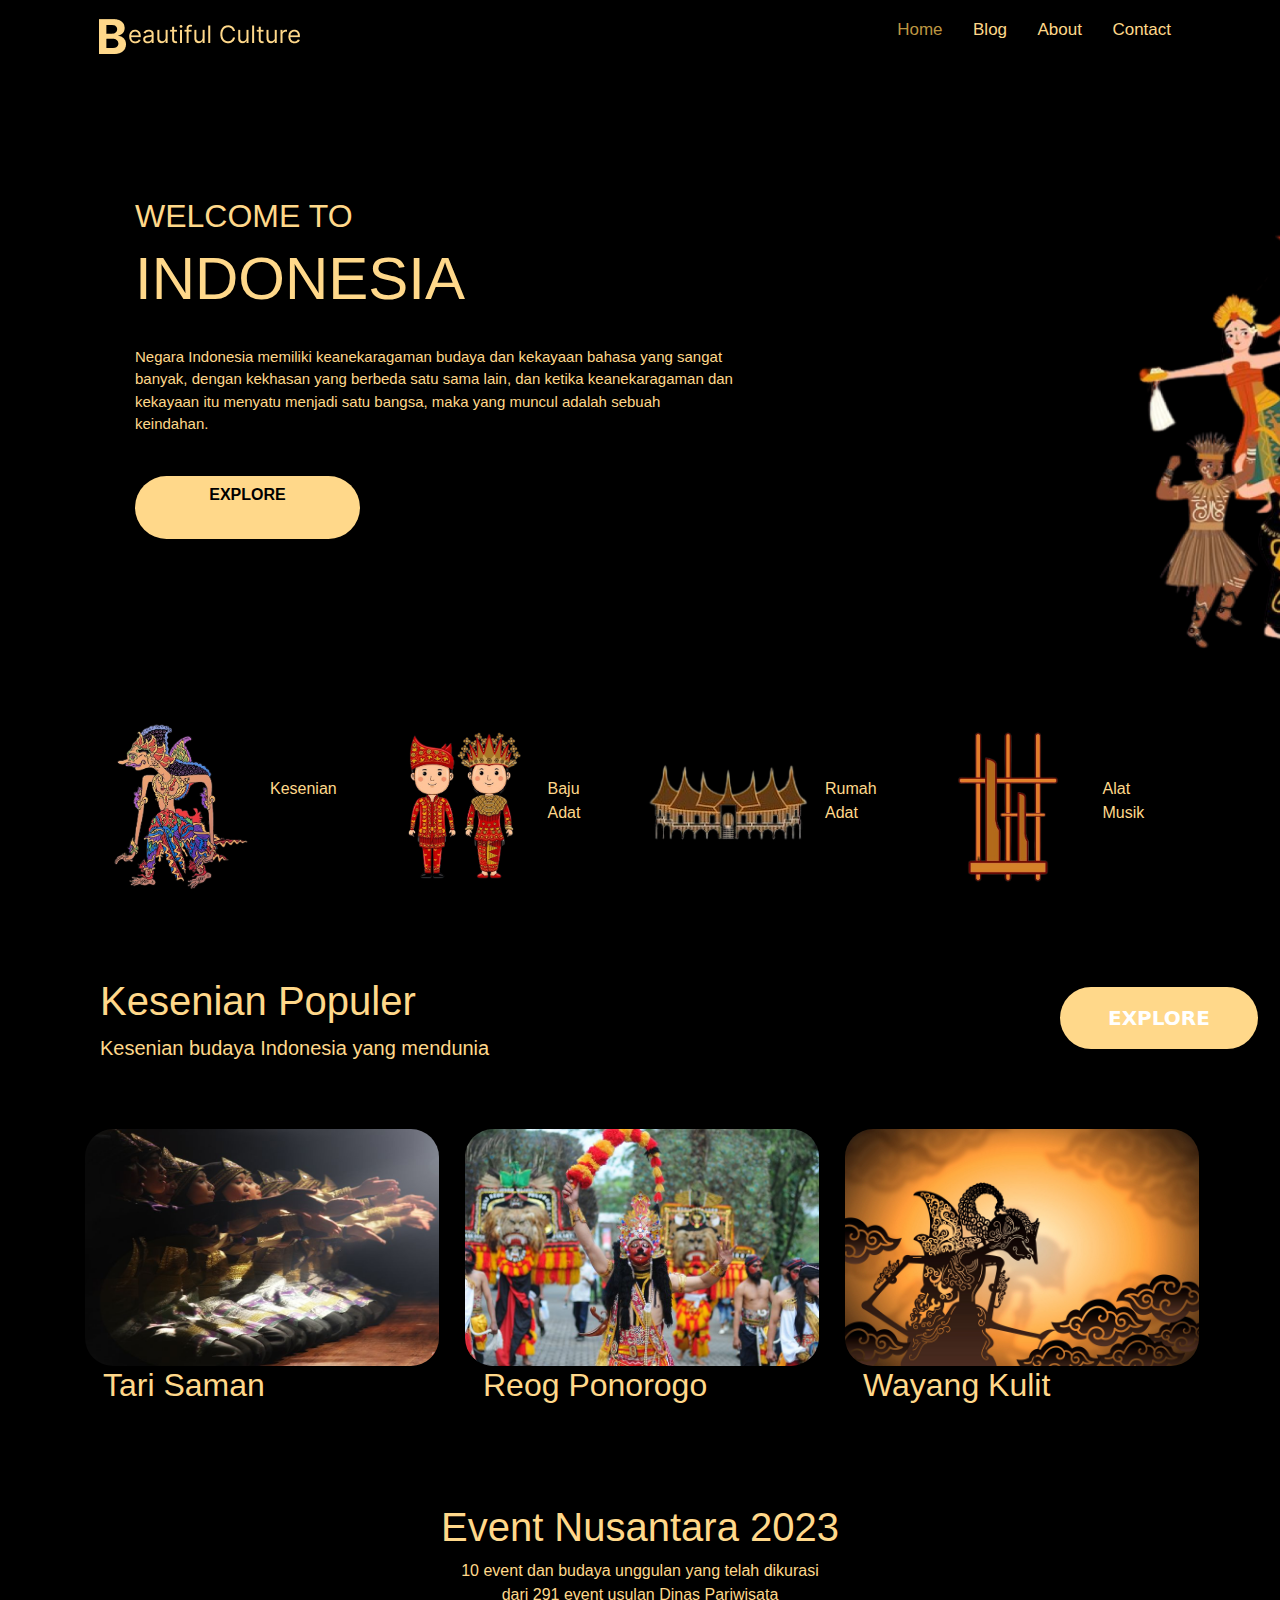
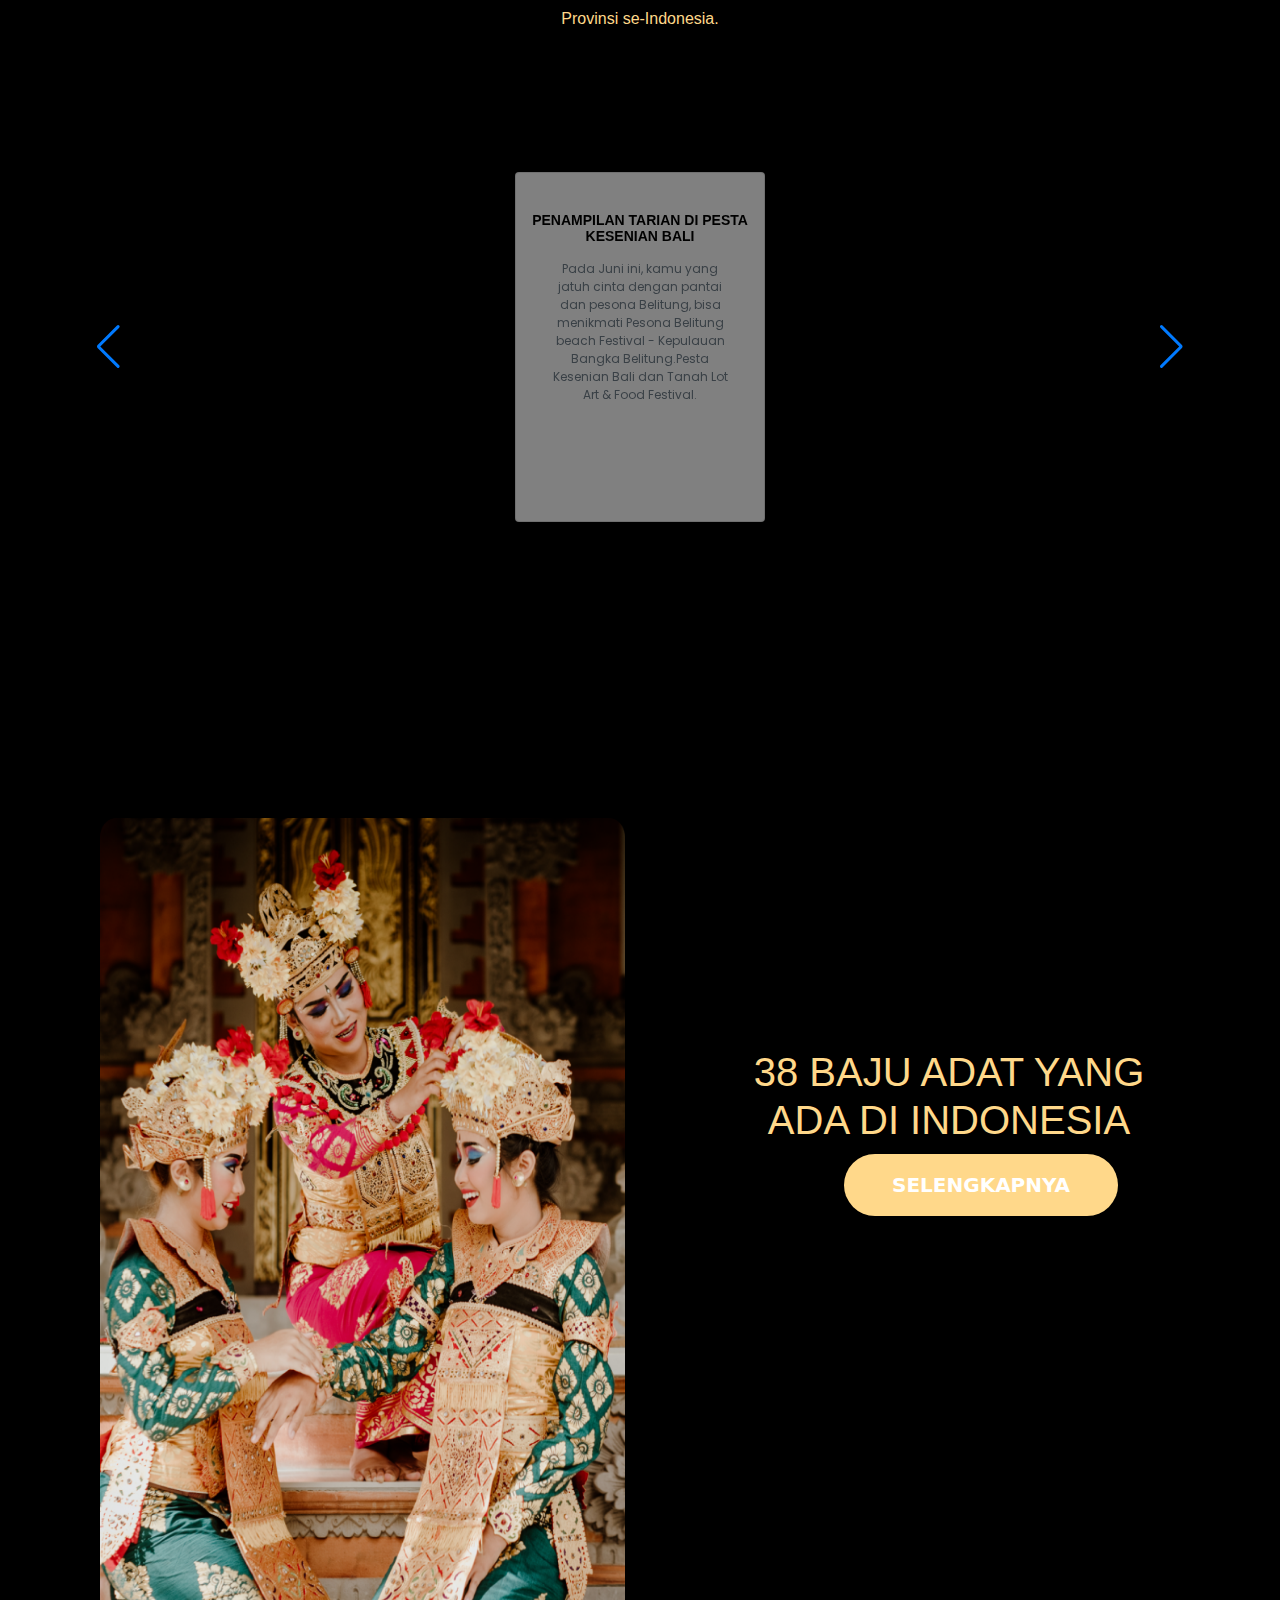
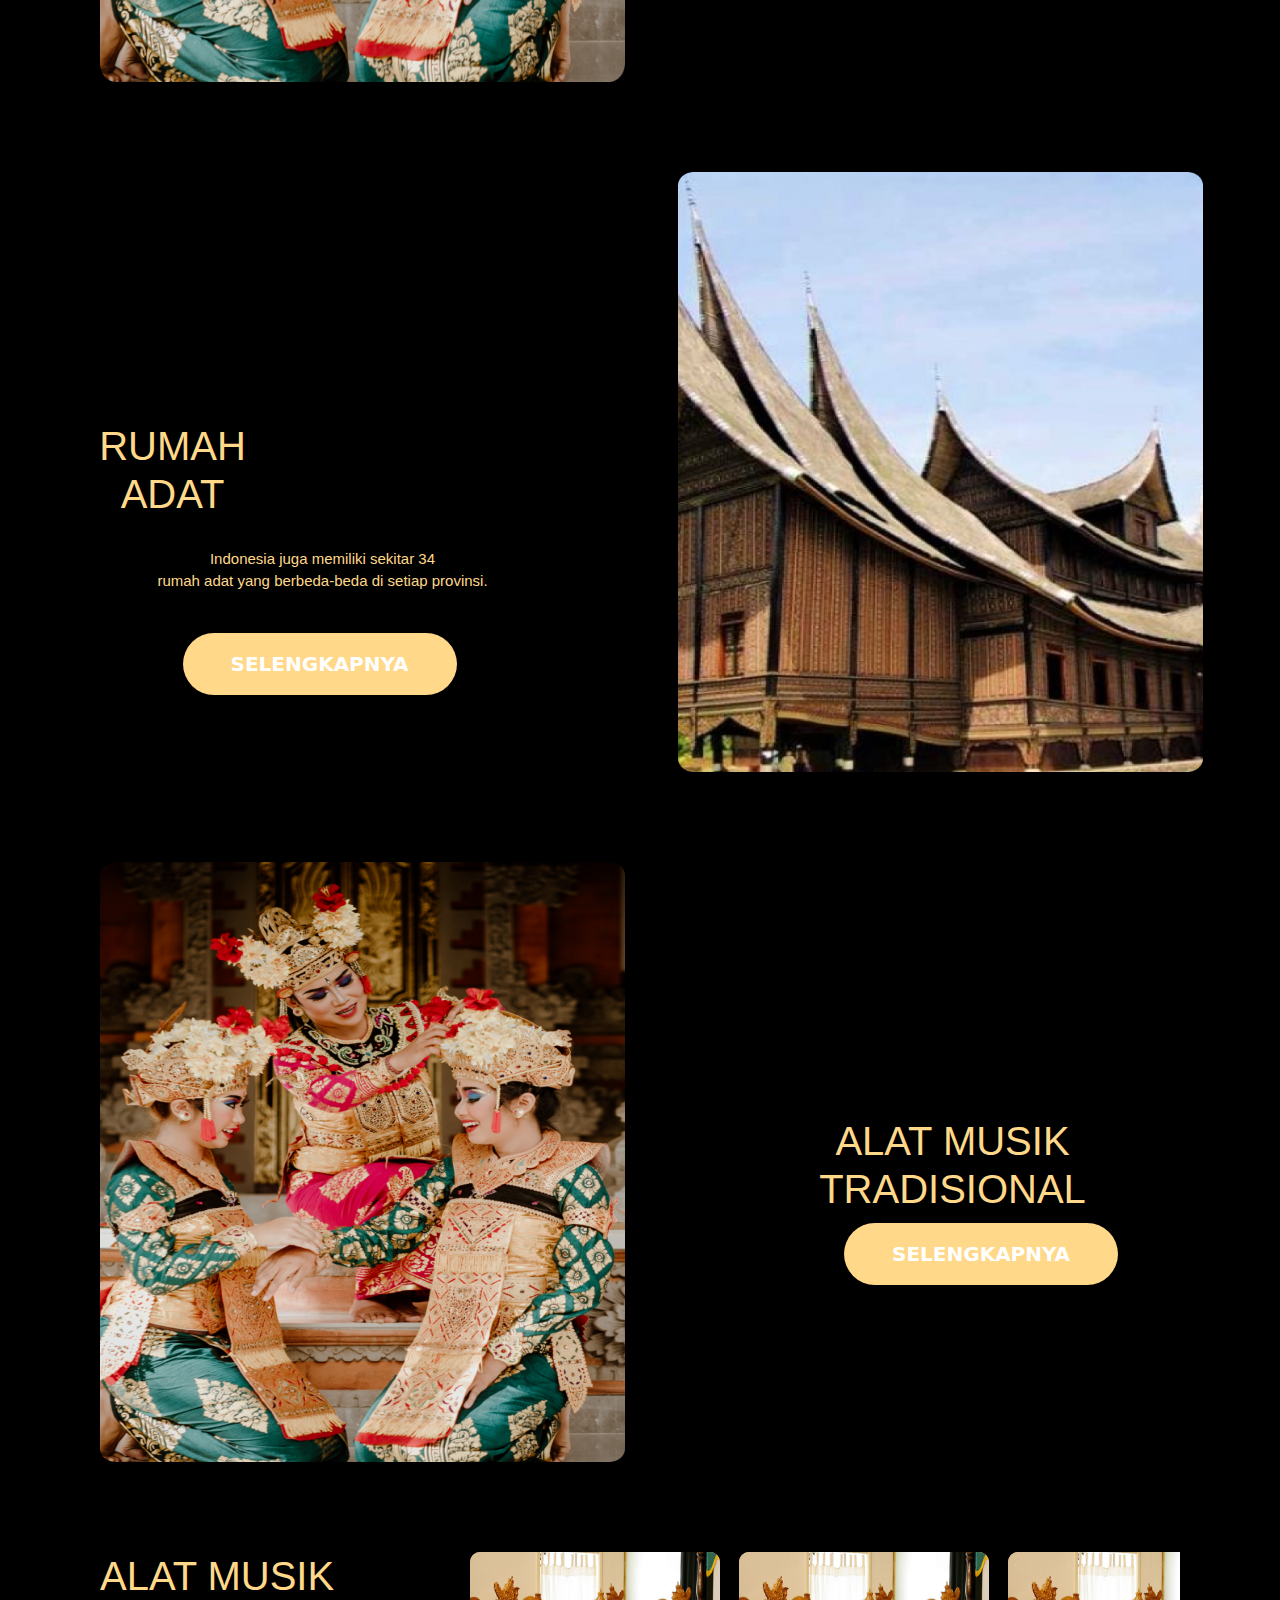
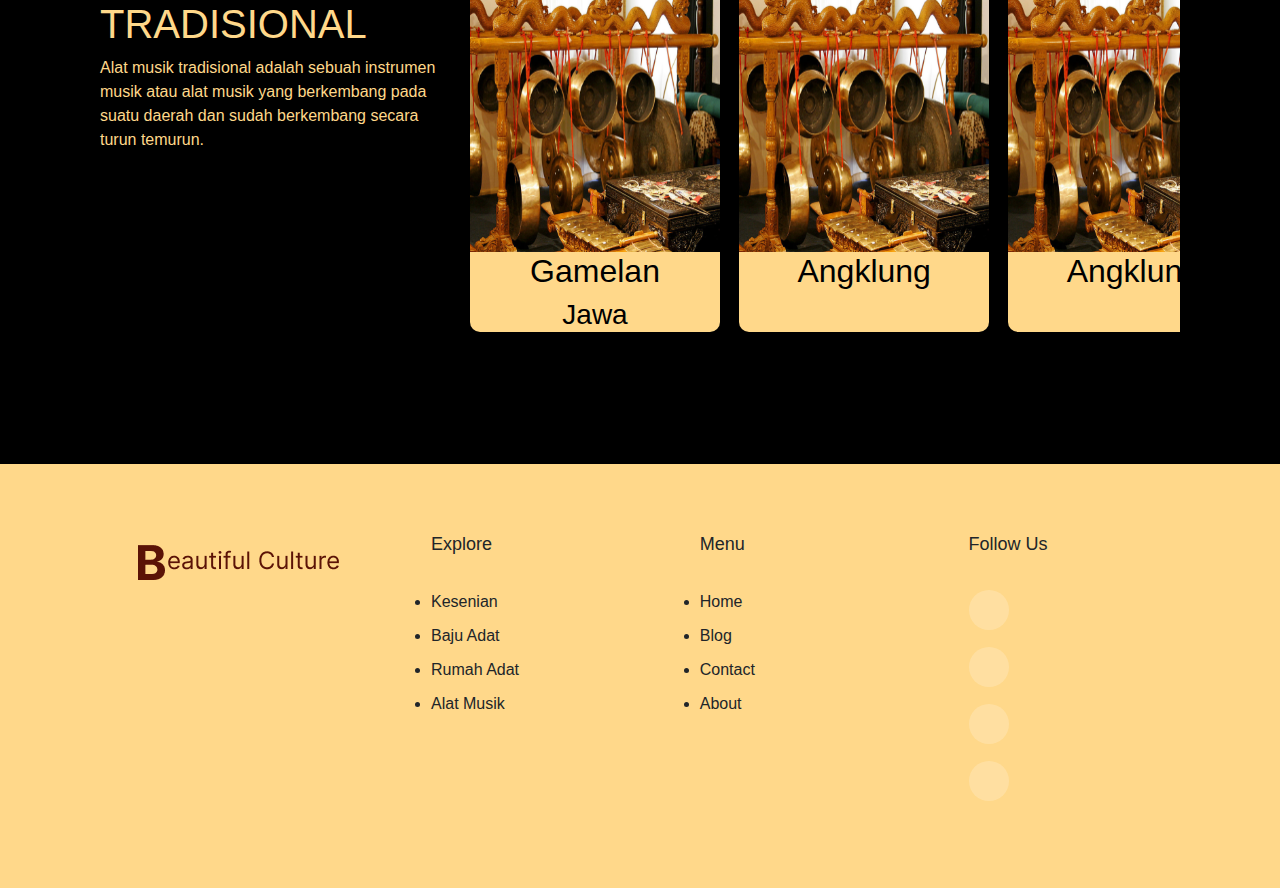
==== commit 28098f9d: "commit 5" ====
--- a/index.html
+++ b/index.html
@@ -26,10 +26,10 @@
                 <img src="AssetsWebDesign_Techomfest/Logo2.png" alt="">
             </label>
             <ul>
-              <li><a href="#" class="active">Home</a></li>
-              <li><a href="#">Blog</a></li>
+              <li><a href="index.html" class="active">Home</a></li>
+              <li><a href="blog.html">Blog</a></li>
               <li><a href="#">About</a></li>
-              <li><a href="#">Contact</a></li>
+              <li><a href="contact2.html">Contact</a></li>
             </ul>
           </nav>
         </header>
--- a/css/style.css
+++ b/css/style.css
@@ -152,7 +152,6 @@
     left: 0;
   }
 }
-
 
 .btn {
   display: inline-block;
@@ -933,3 +932,4 @@
   }
 }
 
+
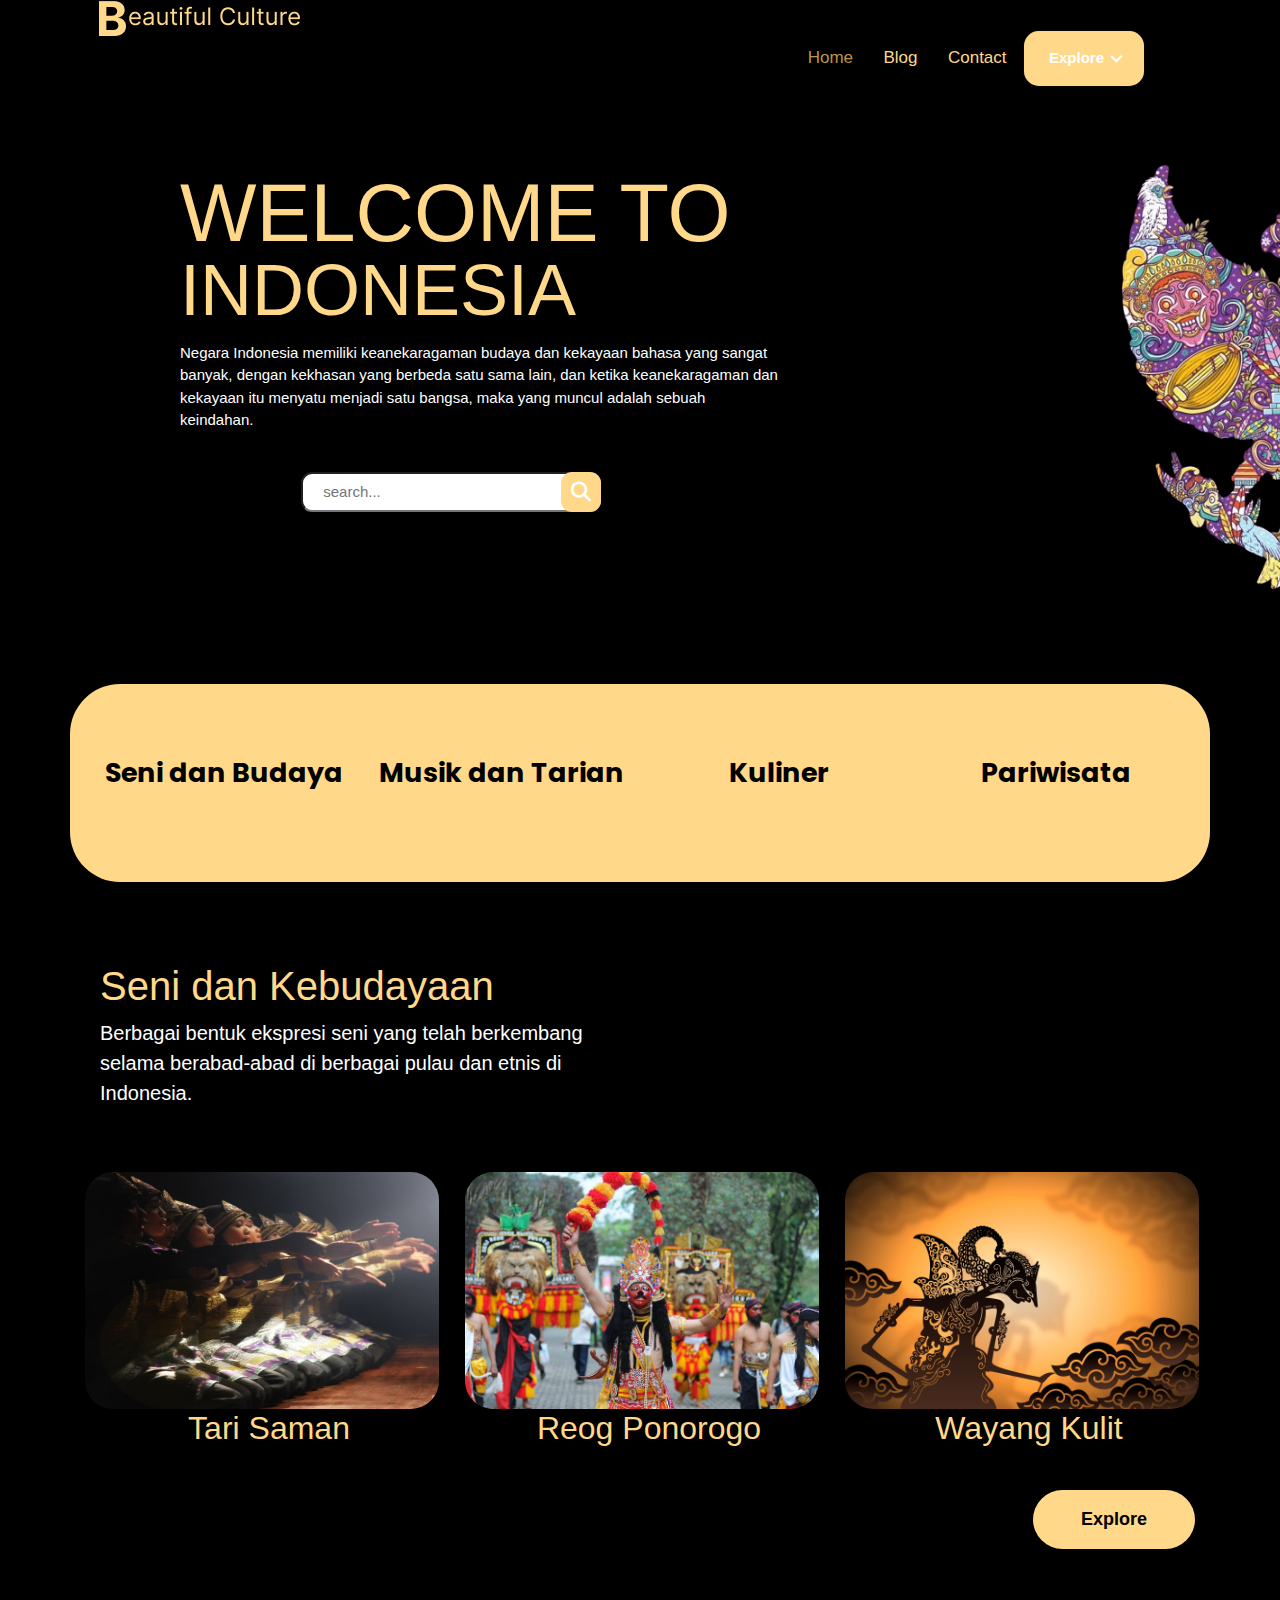
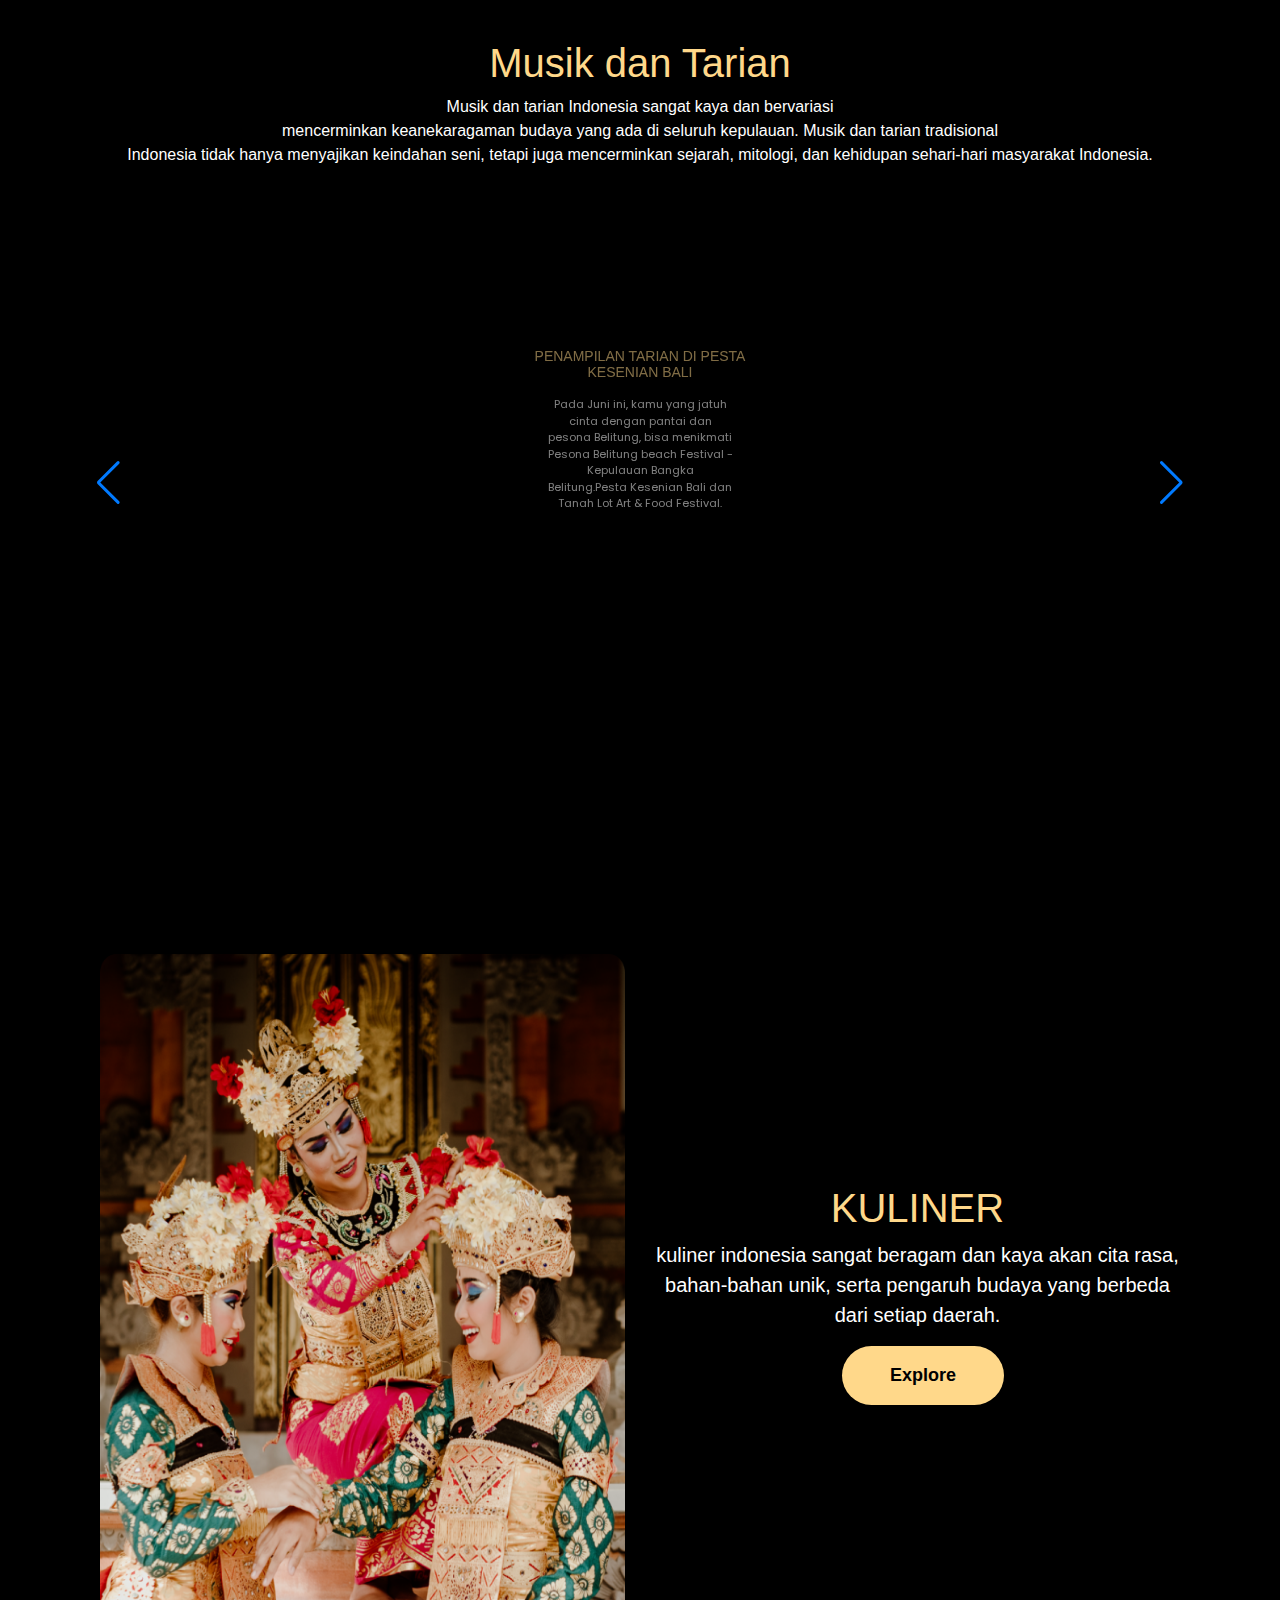
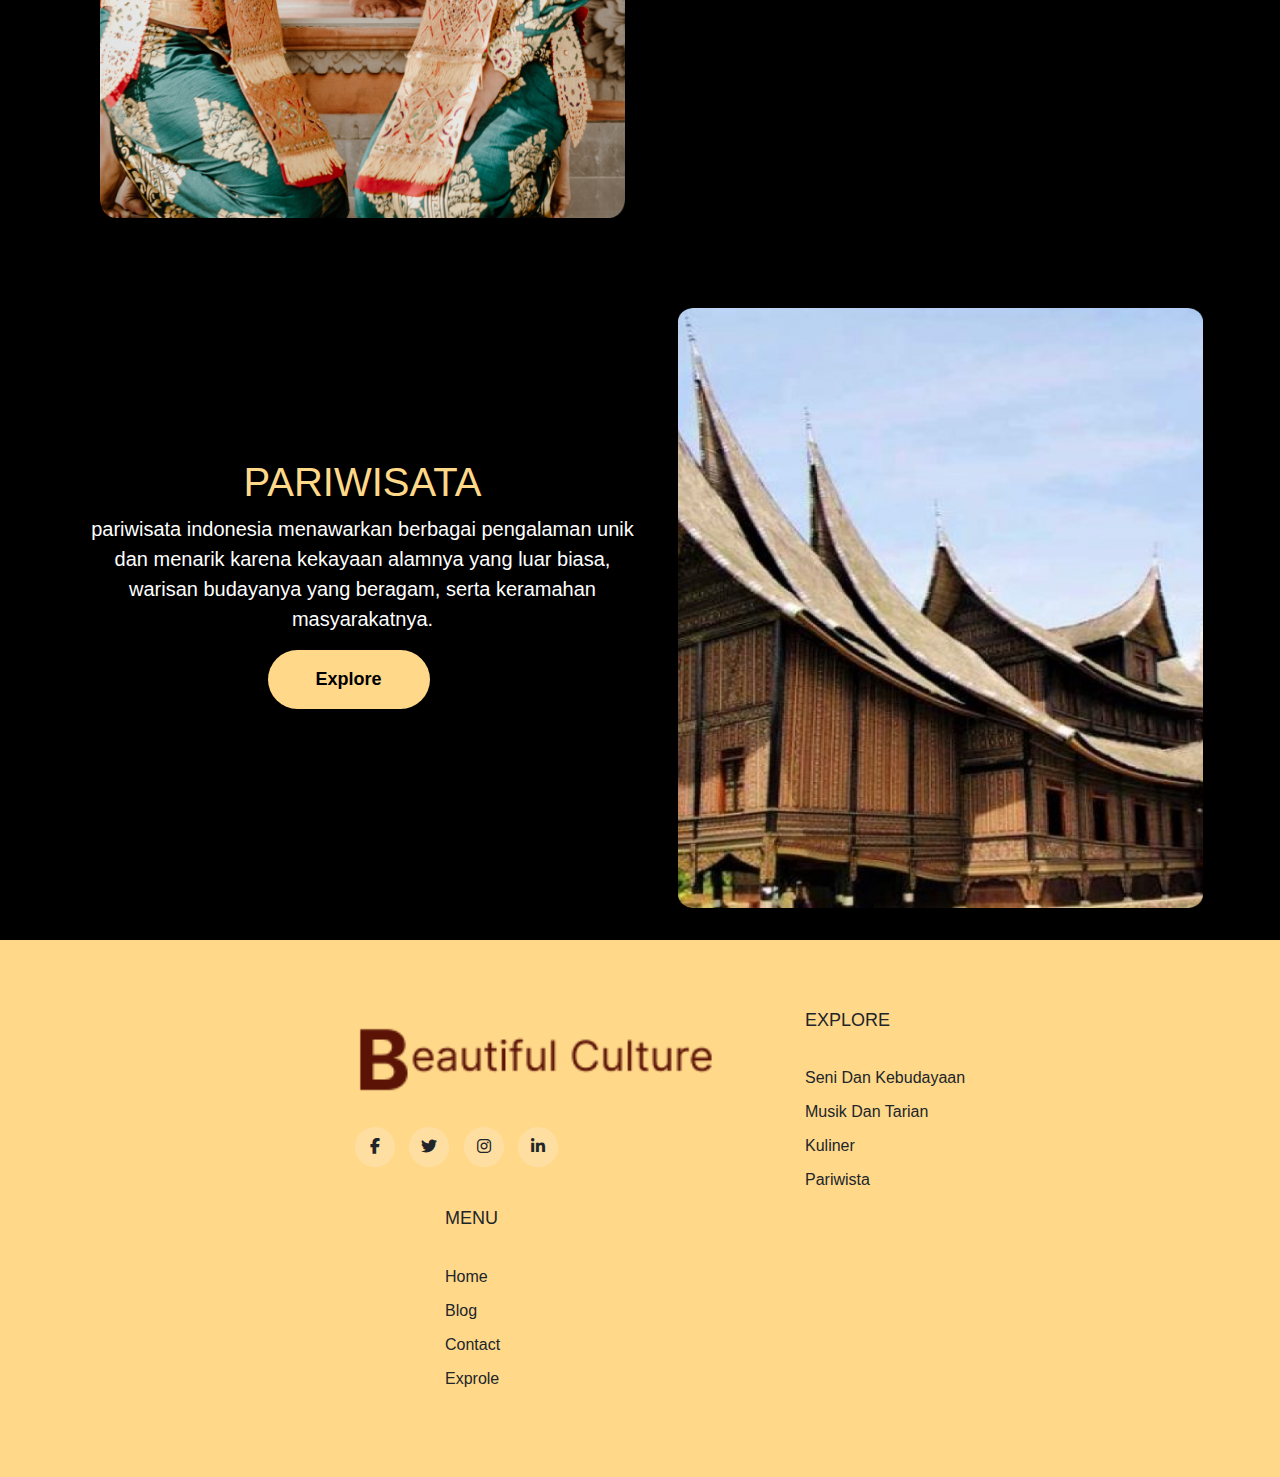
==== commit 768f78b3: "commit 6" ====
--- a/index.html
+++ b/index.html
@@ -6,6 +6,7 @@
     <meta name="viewport" content="width=device-width, initial-scale=1.0" />
     <title>Home</title>
     <link rel="stylesheet" href="css/style.css">
+    <link rel="stylesheet" href="https://cdnjs.cloudflare.com/ajax/libs/font-awesome/6.2.0/css/all.min.css">
     <!-- <link rel="stylesheet" href="css/cssbutton.css"> -->
     <link rel="stylesheet" href="css\swiper-bundle.min.css">
     <link rel="stylesheet" href="https://cdn.jsdelivr.net/npm/bootstrap@4.0.0/dist/css/bootstrap.min.css" integrity="sha384-Gn5384xqQ1aoWXA+058RXPxPg6fy4IWvTNh0E263XmFcJlSAwiGgFAW/dAiS6JXm" crossorigin="anonymous">      
@@ -22,14 +23,36 @@
             <label for="check" class="checkbtn">
               <i class="bx bx-menu"></i>
             </label>
-            <label class="logo">
+            <label class="logo" style="margin-bottom: 40vh;">
                 <img src="AssetsWebDesign_Techomfest/Logo2.png" alt="">
             </label>
             <ul>
               <li><a href="index.html" class="active">Home</a></li>
               <li><a href="blog.html">Blog</a></li>
-              <li><a href="#">About</a></li>
               <li><a href="contact2.html">Contact</a></li>
+              <li>
+                <div class="select-menu">
+                  <div class="select-btn">
+                      <span class="sBtn-text">Explore</span>
+                      <i class="bx bx-chevron-down"></i>
+                  </div>
+          
+                  <ul class="options" style="float: left;">
+                      <li class="option">
+                          <span class="option-text">Seni</span>
+                      </li>
+                      <li class="option">
+                          <span class="option-text">Musik</span>
+                      </li>
+                      <li class="option">
+                          <span class="option-text">Kuliner</span>
+                      </li>
+                      <li class="option">
+                          <span class="option-text">Pariwisata</span>
+                      </li>
+                  </ul>
+              </div>
+              </li>
             </ul>
           </nav>
         </header>
@@ -37,90 +60,86 @@
         <div class="showcase-area">
             <div class="left">
               <div class="big-title">
-                <h2>WELCOME TO</h2>
-                <h1>INDONESIA</h1>
+                <p> <span style="font-size: 9vh;"> WELCOME TO </span> <br> <span style="font-size: 8vh;"> INDONESIA </span></p>
               </div>
               <p class="text">
                 Negara Indonesia memiliki keanekaragaman budaya dan kekayaan bahasa yang sangat banyak, dengan kekhasan yang berbeda satu sama lain, dan ketika keanekaragaman dan kekayaan itu menyatu menjadi satu bangsa, maka yang muncul adalah sebuah keindahan.
               </p>
-                <a href="#" class="btn" style="color: black;">EXPLORE</a>
+              <div class="search_wrap search_wrap_1">
+                <div class="search_box">
+                  <input type="text" class="input" placeholder="search...">
+                  <div class="btn btn_common">
+                    <i class="fas fa-search"></i>
+                  </div>
+                </div>
+              </div>
             </div>
             <div class="right">
-              <img src="AssetsWebDesign_Techomfest/bigIMG4.png" alt="Person Image" class="person" />
-            </div>
-          </div>
-
-        
+              <img src="AssetsWebDesign_Techomfest/bigIMG5.png" style="width: 450px;
+              height: 450px;" alt="Person Image" class="person" />
+            </div>
+          </div>
+
+        <div class="container wlpp mt-5">
           <div class="container">
-          <div class="showcase2-area row justify-content-center">
-            <div class="col-md-2">                  
-                <img src="AssetsWebDesign_Techomfest/Free_Vector___Wayang_kulit_character-removebg-preview.png" alt="">
-            </div>
-            <div class="col-md-1" style="margin-top: 60px;">
-                <a class="a" href=""><p>Kesenian</p></a>
+          <div class="showcase2-area row justify-content-center ">
+            <div class="col-md-3" style="margin-top: 10px;margin-left: 0px;">
+                <a class="a" href=""><p>Seni dan Budaya</p></a>
             </div>  
-            <div class="col-md-2">                  
-                <img src="AssetsWebDesign_Techomfest/Premium_Vector___Couple_wear_jambi_indonesian_traditional_clothes-removebg-preview.png" alt="">
-            </div>
-            <div class="col-md-1" style="margin-top: 60px;">
-                <a class="a" href=""><p>Baju Adat</p></a>
-            </div>
-            <div class="col-md-2">                  
-                <img src="AssetsWebDesign_Techomfest/rumah_adat-removebg-preview.png" alt="">
-            </div>
-            <div class="col-md-1" style="margin-top: 60px;">
-                <a class="a" href=""><p>Rumah Adat</p></a>
-            </div>
-            <div class="col-md-2">                  
-                <img src="AssetsWebDesign_Techomfest/Premium_Vector___Angklung_vector-removebg-preview-removebg-preview.png" alt="">
-            </div>
-            <div class="col-md-1" style="margin-top: 60px;">
-                <a class="a" href=""><p>Alat Musik</p></a>
+            <div class="col-md-3" style="margin-top: 10px;">
+                <a class="a" href=""><p>Musik dan Tarian</p></a>
+            </div>
+            <div class="col-md-3" style="margin-top: 10px;white-space: nowrap; text-align: center;">
+                <a class="a" href=""><p >Kuliner</p></a>
+            </div>
+            <div class="col-md-3" style="margin-top: 10px;white-space: nowrap;">
+                <a class="a" href=""><p>Pariwisata</p></a>
             </div>
         </div>
+      </div>
       </div>
 
       <div class="container">
         <div class="showcase3-area">
           <div class="big-title2">
               <div class="col-6">
-                <h1>Kesenian Populer</h1>
-                <p>Kesenian budaya Indonesia yang mendunia</p>
-              </div>
-              <div class="col-6" style="margin-left: 24vh;">
-                <button class="btn-42"><span>Explore</span></button>
-              </div>
-          </div>
-
-          <div class="content2 row">
+                <h1><a href="">Seni dan Kebudayaan</a></h1>
+                <p style="color: white;">Berbagai bentuk ekspresi seni yang telah berkembang selama berabad-abad di berbagai pulau dan etnis di Indonesia. </p>
+              </div>
+          </div>
+
+          <div class="content2 row mt-5">
               <div class="col-md-4">
                   <img src="AssetsWebDesign_Techomfest/saman2.jpg"alt="">
-                  <h2 style="margin-left: 18px;">Tari Saman</h2>
+                  <h2 style="margin-left: 18px;text-align: center;">Tari Saman</h2>
               </div>
               <div class="col-md-4">
                   <img src="AssetsWebDesign_Techomfest/Reog.jpg" alt="">
-                  <h2 style="margin-left: 18px;">Reog Ponorogo</h2>
+                  <h2 style="margin-left: 18px;text-align: center;">Reog Ponorogo</h2>
               </div>
               <div class="col-md-4">
                   <img src="AssetsWebDesign_Techomfest/wayang.jpg" alt="">
-                  <h2 style="margin-left: 18px;">Wayang Kulit</h2>
+                  <h2 style="margin-left: 18px;text-align: center;">Wayang Kulit</h2>
               </div>
           </div>
         </div> 
+          <div class="mt-4" style="float: right;color: black;">
+            <button class="btn-42"><span>Explore</span></button>
+          </div>
       </div>
 
         <div class="container showcase4-area">
           <div class="big-title4" style="text-align: center;">
-            <h1>Event Nusantara 2023</h1>
-            <p>
-                10 event dan budaya unggulan yang  telah dikurasi <br> dari 291 event usulan Dinas Pariwisata <br> Provinsi se-Indonesia.
+            <h1>Musik dan Tarian</h1>
+            <p style="color: white;">
+                Musik dan tarian Indonesia sangat kaya dan bervariasi <br> mencerminkan keanekaragaman budaya yang ada di seluruh kepulauan. Musik dan tarian tradisional <br> Indonesia tidak hanya menyajikan keindahan seni, tetapi juga mencerminkan sejarah, mitologi, dan kehidupan sehari-hari masyarakat Indonesia.
             </p>
           </div>
 
           <div class="swiper swiperCarousel">
             <div class="swiper-wrapper">
               <div class="swiper-slide">
-                <div class="card">
+                <div class="card" style="background-color: black; border-radius: 20px;" >
                   <div class="header">
                     <img src="AssetsWebDesign_Techomfest/image 1(1).png" alt="" style="width: 200px;border-radius: 10px;">
                     <h2 class="title">Penampilan tarian di Pesta Kesenian Bali</h2>
@@ -133,7 +152,7 @@
                 </div>
               </div>
               <div class="swiper-slide">
-                <div class="card">
+                <div class="card" style="background-color: black; border-radius: 20px;">
                   <div class="header">
                     <img src="AssetsWebDesign_Techomfest/image 2(1).png" alt="" style="width: 200px;border-radius: 10px;">
                     <h2 class="title">Festival Nasional Reog Ponorogo</h2>
@@ -146,7 +165,7 @@
                 </div>
               </div>
               <div class="swiper-slide">
-                <div class="card">
+                <div class="card" style="background-color: black; border-radius: 20px;">
                   <div class="header">
                     <img src="AssetsWebDesign_Techomfest/image 3(1).png" alt="" style="width: 200px;border-radius: 10px;">
                     <h2 class="title">Pelepasan Lampion di Dieng Culture Festival</h2>
@@ -159,7 +178,7 @@
                 </div>
               </div>
               <div class="swiper-slide">
-                <div class="card">
+                <div class="card" style="background-color: black; border-radius: 20px;">
                   <div class="header">
                     <img src="AssetsWebDesign_Techomfest/image 4(1).png" alt="" style="width: 200px;border-radius: 10px;">
                     <h2 class="title">
@@ -174,7 +193,7 @@
                 </div>
               </div>
               <div class="swiper-slide">
-                <div class="card">
+                <div class="card" style="background-color: black; border-radius: 20px;">
                   <div class="header">
                     <img src="AssetsWebDesign_Techomfest/Asian Games 2018 - Saman Dance of Aceh.jpg" alt="" style="width: 200px;border-radius: 10px;">
                     <h2 class="title">Chief Neurologist, NeuroTech Hospital</h2>
@@ -187,7 +206,7 @@
                 </div>
               </div>
               <div class="swiper-slide">
-                <div class="card">
+                <div class="card" style="background-color: black; border-radius: 20px;">
                   <div class="header">
                     <img src="AssetsWebDesign_Techomfest/Asian Games 2018 - Saman Dance of Aceh.jpg" alt="" style="width: 200px;border-radius: 10px;">
                     <h2 class="title">Sr. Tech Journalist, Digital Frontier</h2>
@@ -210,131 +229,68 @@
           <div class="col-6">
           <img src="AssetsWebDesign_Techomfest/wanita bali 1.png"alt="">
           </div>
-          <div class="title col-6">
+          <div class="title col-6 justify-content-center">
             <h1>
-              38 BAJU ADAT YANG ADA DI INDONESIA 
+              Kuliner
             </h1>
-            <button class="btn-42"><span>Selengkapnya</span></button>
+            <p>
+              Kuliner Indonesia sangat beragam dan kaya akan cita rasa, bahan-bahan unik, serta pengaruh budaya yang berbeda dari setiap daerah. 
+            </p>
+            <button class="btn-42"><span>Explore</span></button>
           </div>
         </div>
 
         <div class="container showcase6-area">
           <div class="content">
-            <div class="title col-6">
+            <div class="title col-6" style="max-width: 100%;">
               <h1>
-                RUMAH ADAT 
+                PARIWISATA 
               </h1>
-            </div>
-              <p class="text">Indonesia juga memiliki sekitar 34 <br> rumah adat yang berbeda-beda di setiap provinsi.</p>
-              <button class="btn-42"><span>Selengkapnya</span></button>
-            </div>
+              <p>Pariwisata Indonesia menawarkan berbagai pengalaman unik dan menarik karena kekayaan alamnya yang luar biasa, warisan budayanya yang beragam, serta keramahan masyarakatnya. </p>
+              <button class="btn-42"><span>Explore</span></button>
+            </div>
+          </div>
             <div class="col-6">
               <img src="AssetsWebDesign_Techomfest/image 5.png" style="height: 600px;" alt="">
             </div>
         </div>
         
-        <div class="container showcase7-area">
-          <div class="col-6">
-          <img src="AssetsWebDesign_Techomfest/wanita bali 1.png" style="height: 600px;" alt="">
-          </div>
-          <div class="title col-6">
-            <h1>
-              ALAT MUSIK TRADISIONAL
-            </h1>
-            <a href="#showcase8">
-              <button class="btn-42"><span>Selengkapnya</span></button>
-            </a>
-          </div>
-        </div>
-        
-        <div class="container showcase8-area" id="showcase8">
-          <div class="title2 col-4">
-            <h1>
-              ALAT MUSIK TRADISIONAL
-            </h1>
-            <p>Alat musik tradisional adalah sebuah instrumen musik atau alat musik yang berkembang pada suatu daerah dan sudah berkembang secara turun temurun.</p>
-          </div>
-          <div class="col-8">
-              <div class="carrousel">
-                <div class="cards-8">
-                  <div class="img-s8">
-                    <img src="AssetsWebDesign_Techomfest/gamelan.png" alt="">
-                  </div>
-                  <div class="name-s8">
-                    <h2>Gamelan</h2>
-                    <h3>Jawa</h3>
-                  </div>
-                </div>
-                <div class="cards-8">
-                  <div class="img-s8">
-                    <img src="AssetsWebDesign_Techomfest/gamelan.png" alt="">
-                  </div>
-                  <div class="name-s8">
-                    <h2>Angklung</h2>
-                  </div>
-                </div>
-                <div class="cards-8">
-                  <div class="img-s8">
-                    <img src="AssetsWebDesign_Techomfest/gamelan.png" alt="">
-                  </div>
-                  <div class="name-s8">
-                    <h2>Angklung</h2>
-                  </div>
-                </div>
-                <div class="cards-8">
-                  <div class="img-s8">
-                    <img src="AssetsWebDesign_Techomfest/gamelan.png" alt="">
-                  </div>
-                  <div class="name-s8">
-                    <h2>Angklung</h2>
-                  </div>
-                </div>
-                <div class="cards-8">
-                  <div class="img-s8">
-                    <img src="AssetsWebDesign_Techomfest/gamelan.png" alt="">
-                  </div>
-                  <div class="name-s8">
-                    <h2>Angklung</h2>
-                  </div>
-                </div>
-              </div>
-          </div>
-        </div>
+        <div class="showcase7-area">
+
+      </div>
     </div>
 
-
-      <footer class="footer"> 
+        <footer class="footer"> 
           <div class="container">
-            <div class="row" style="display: flex; margin-left: 50px;">
-              <div class="logo">
-                <img src="AssetsWebDesign_Techomfest/Logo.png" alt="">
+            <div class="row" style="display: flex; margin-left: 30vh;">
+              <div class="sosmed">
+                <div class="logo-footer">
+                  <img src="AssetsWebDesign_Techomfest/Logo.png" alt="">
+                </div>
+                  <div class="social-links">
+                    <a href="#"><i class="fab fa-facebook-f"></i></a>
+                    <a href="#"><i class="fab fa-twitter"></i></a>
+                    <a href="#"><i class="fab fa-instagram"></i></a>
+                    <a href="#"><i class="fab fa-linkedin-in"></i></a>
+                  </div>
               </div>
               <div class="footer-col">
-                <h4>explore</h4>
+                <h4>EXPLORE</h4>
                 <ul>
-                  <li><a href="#">Kesenian</a></li>
-                  <li><a href="#">Baju Adat</a></li>
-                  <li><a href="#">Rumah Adat</a></li>
-                  <li><a href="#">Alat Musik</a></li>
+                  <li><a href="#">Seni dan Kebudayaan</a></li>
+                  <li><a href="#">Musik dan Tarian</a></li>
+                  <li><a href="#">Kuliner</a></li>
+                  <li><a href="#">Pariwista</a></li>
                 </ul>
               </div>
               <div class="footer-col">
-                <h4>Menu</h4>
+                <h4>MENU</h4>
                 <ul>
                   <li><a href="#">Home</a></li>
                   <li><a href="#">Blog</a></li>
                   <li><a href="#">Contact</a></li>
-                  <li><a href="#">About</a></li>
+                  <li><a href="#">Exprole</a></li>
                 </ul>
-              </div>
-              <div class="footer-col">
-                <h4>follow us</h4>
-                <div class="social-links">
-                  <a href="#"><i class="fab fa-facebook-f"></i></a>
-                  <a href="#"><i class="fab fa-twitter"></i></a>
-                  <a href="#"><i class="fab fa-instagram"></i></a>
-                  <a href="#"><i class="fab fa-linkedin-in"></i></a>
-                </div>
               </div>
             </div>
           </div>
@@ -349,6 +305,7 @@
     <script src="js/swiper-bundle.min.js"></script>
 
 
+    <script src="js/app.js"></script>
     <!-- JavaScript -->
     <!-- <script src="js/script.js"></script> -->
     <script src="https://cdn.jsdelivr.net/npm/bootstrap@5.3.2/dist/js/bootstrap.bundle.min.js" integrity="sha384-C6RzsynM9kWDrMNeT87bh95OGNyZPhcTNXj1NW7RuBCsyN/o0jlpcV8Qyq46cDfL" crossorigin="anonymous"></script>
--- a/css/style.css
+++ b/css/style.css
@@ -153,6 +153,71 @@
   }
 }
 
+.select-menu {
+  width: 160px;
+  margin: 20px auto;
+}
+.select-menu .select-btn {
+  display: flex;
+  height: 55px;
+  width: 120px;
+  background: var(--lightTwo);
+  padding: 25px;
+  color: #fff;
+  font-size: 15px;
+  font-weight: 600;
+  text-transform: capitalize;
+  border-radius: 15px;
+  align-items: center;
+  cursor: pointer;
+  justify-content: space-between;
+  box-shadow: 0 0 1px rgba(226, 171, 98, 0.5);
+}
+.select-btn i{
+  font-size: 25px;
+  transition: .3s ease;
+}
+.select-menu.active .select-btn i {
+  transform: rotate(-180deg);
+}
+.select-menu .options {
+  position: relative;
+  padding: 20px;
+  margin-top: 15px;
+  border-radius: 15px;
+  background: #eeebf4;
+  border: 3px solid var(--lightTwo);
+  box-shadow: 0 0 10px rgba(245, 181, 98, 0.2);
+  transition: .3s ease;
+  visibility: hidden;
+  opacity: 0;
+}
+.select-menu.active .options {
+  visibility: visible;
+  opacity: 1;
+}
+.options .option {
+  display: flex;
+  height: 55px;
+  cursor: pointer;
+  padding: 0 20px;
+  border-radius: 15px;
+  align-items: center;
+  background: #eeebf4;
+  transition: .5s ease;
+}
+.options .option:hover {
+  background: #e3dff2;
+}
+.option i {
+  font-size: 30px;
+  margin-right: 12px;
+}
+.option .option-text {
+  font-size: 15px;
+  color: black;
+}
+
 .btn {
   display: inline-block;
   padding: 0.9rem 1.9rem;
@@ -171,10 +236,10 @@
 }
 
 .right img{
-    width: 500px;
-    height: 505px;
-    margin-top: 5px;
-    margin-left: 72px;
+    width: 499px;
+    height: 499px;
+    /* margin-top: 5px;
+    margin-left: 72px; */
 }
 
 .bar::before,
@@ -221,29 +286,25 @@
 }
 
 .left{
- margin-left: 10vh;
+ margin-left: 15vh;
 }
 
 .big-title {
-  font-size: 1.4rem;
   color: var(--lightTwo);
   text-transform: capitalize;
-  /* margin-top: 60px; */
+  /* margin-top:? 60px; */
   line-height: 1;
-}
-
-.big-title h1{
-    font-size: 60px;
+  font-weight: 500;
 }
 
 .text {
-  color: var(--lightTwo);
+  color: #ffffff;
   font-size: 15px;
-  margin: 1.9rem 0 2.5rem;
+  margin: 1rem 0 2.5rem;
   max-width: 600px;
 }
 
-.showcase-area .btn {
+/* .showcase-area .btn {
   border-radius: 90vh;
   width: 25vh;
   height: 7vh;
@@ -251,15 +312,74 @@
   color: var(--backgroundColor);
   font-weight: bolder;
   color: #000;
-  /* box-shadow: 0 0 40px 2px rgba(0, 0, 0, 0.05); */
+} */
+
+.search_wrap{
+	width: 500px;
+	margin: 38px auto;
+}
+
+.search_wrap .search_box{
+	position: relative;
+	width: 300px;
+	height: 40px;
+}
+
+.search_wrap .search_box .input{
+	position: absolute;
+	top: 0;
+	left: 0;
+	width: 100%;
+	height: 100%;
+	padding: 10px 20px;
+	border-radius: 11px;
+	font-size: 15px;
+}
+
+.search_wrap .search_box .btn{
+  margin-left: 20px;
+	position: absolute;
+	top: 0;
+	/* right: 0; */
+	width: 40px;
+	height: 40px;
+	background: var(--lightTwo);
+	z-index: 1;
+	cursor: pointer;
+  border-radius: 11px;
+}
+
+.search_wrap .search_box .btn:hover{
+	background: var(--hoverColor);
+}
+
+.search_wrap .search_box .btn.btn_common .fas{
+	position: absolute;
+	top: 50%;
+	left: 50%;
+	transform: translate(-50%,-50%);
+	color: #fff;
+	font-size: 20px;
+}
+
+.search_wrap.search_wrap_1 .search_box .btn{
+	right: 0;
+	border-top-right-radius: 11px;
+	border-bottom-right-radius: 11px;
+}
+
+.search_wrap.search_wrap_1 .search_box .input,
+.search_wrap.search_wrap_3 .search_box .input{
+	padding-right: 80px;
 }
 
 .right img{
-  /* float: right; */
+  float: left;
   margin-left: 20vh;
   margin-top: 4vh;
   width: 389px; 
   height: 527px;
+  margin-right: 15vh;
 }
 
 .toggle-btn {
@@ -284,22 +404,40 @@
   background: var(--lightTwo);
 }
 
+.wlpp{
+  background-color: var(--lightTwo);
+  height: 22vh;
+  border-radius: 50px;
+  text-align: center;
+
+}
+
 .showcase2-area{
   /* display: flex; */
-  margin-top: 9vh;
-  /* gap: 3px; */
-  grid-row: auto;
-  width: 100%;
+  font-family: "Poppins";
+  margin-top: 2vh;
+  gap: 1;
+  text-align: center;
+  /* grid-  row: auto; */
+  /* width: 100%; */
   /* background-color: red; */
 }
 
-.showcase2-area img{
-  width: 20vh;
-}
-
-.showcase2-area p{
-  /* font-size: 80c; */
-  color: var(--lightTwo);
+.showcase2-area a{
+  font-size: 3vh;
+  color: var(--backgroundColor);
+  font-weight: bold;
+  padding-right: 120px;
+  text-align: center;
+  white-space: nowrap;
+  margin-left: 20px;
+  text-decoration: none;
+}
+
+.showcase2-area a :hover{
+  color: var(--darkOne);
+  text-decoration: underline;
+  text-decoration-color: var(--lightTwo);
 }
 
 .showcase3-area .big-title2{
@@ -311,6 +449,15 @@
   margin-top: 80px;
   font-size: 20px;
   color: var(--lightTwo);
+}
+
+.showcase3-area .big-title2 a{
+  text-decoration: none;
+  color: var(--lightTwo);
+}
+
+.showcase3-area .big-title2 a :hover{
+  color: white;
 }
 
 .content2{
@@ -335,10 +482,8 @@
 }
 
 .card {
-  background-color: #f9fafe;
   width: 250px;
   height: 350px;
-  border-radius: 10px;
   display: flex;
   flex-direction: column;
   justify-content: center;
@@ -348,6 +493,8 @@
   transition: transform 400ms;
   opacity: 0.5;
   box-shadow: none;
+  /* color: #FFD88A; */
+  /* background-color: black; */
 }
 
 .quote-icon {
@@ -385,13 +532,13 @@
 }
 
 .title {
-  font-family: "Hammersmith One", sans-serif;
+  /* font-family: "Hammersmith One", sans-serif; */
   text-transform: uppercase;
   font-size: 14px;
-  font-weight: bold;
+  /* font-weight: bold; */
   margin: 5px 0 0 0;
   padding: 0 5px;
-  color: var(--backgroundColor);
+  color: var(--lightTwo);
 }
 
 .quote-container {
@@ -406,9 +553,9 @@
   width: 100%;
   height: 95%;
   font-family: "Poppins", sans-serif;
-  font-size: 12px;
+  font-size: 11px;
   text-align: center;
-  color: #73808c;
+  color: #ffffff;
   margin: 0;
 }
 
@@ -428,7 +575,7 @@
 }
 
 .swiper-slide-active .card {
-  box-shadow: 0 8px 30px -7px #000000;
+  box-shadow: 0 8px 20px -7px var(--lightTwo);
   opacity: 1;
   transform: scale(1.5);
 }
@@ -491,7 +638,7 @@
   display: flex; 
   margin-top: 25vh; 
   justify-content: center;
-  text-align: center;
+  text-align: center;  
   /* background-color: red; */
 }
 
@@ -501,7 +648,6 @@
 
 .showcase5-area .title{
   width: 600px;
-  color: var(--lightTwo);
   font-size: 20px;
   text-align: center;
   justify-content: center;
@@ -509,7 +655,17 @@
 
 .showcase5-area h1{
   margin-top: 25vh;
-  margin-left: 7vh;
+  /* margin-left: 7vh; */
+  color: var(--lightTwo);
+}
+
+.showcase5-area p{
+  color: white;
+  text-transform: lowercase;
+}
+
+.showcase5-area .btn-42{
+  margin-left: 187px;
 }
 
 .btn-42,
@@ -526,17 +682,14 @@
   -webkit-appearance: button;
   background-color: var(--lightTwo);
   background-image: none;
-  color:#fff;
+  color:#000000;
   cursor: pointer;
-  font-family: ui-sans-serif, system-ui, -apple-system, BlinkMacSystemFont,
-    Segoe UI, Roboto, Helvetica Neue, Arial, Noto Sans, sans-serif,
-    Apple Color Emoji, Segoe UI Emoji, Segoe UI Symbol, Noto Color Emoji;
   font-size: 100%;
   line-height: 1.5;
   margin: 0;
   -webkit-mask-image: -webkit-radial-gradient(#000, #fff);
   padding: 0;
-  margin-left: 21vh;
+  /* margin-left: 21vh; */
   margin-top: 10px;
 }
 .btn-42:disabled {
@@ -560,7 +713,8 @@
   -webkit-mask-image: none;
   padding: 1rem 3rem;
   position: relative;
-  text-transform: uppercase;
+  font-size: large;
+  /* text-transform: uppercase; */
 }
 /* .btn-42 span {
   mix-blend-mode: difference;
@@ -583,11 +737,12 @@
 }
 .btn-42:hover {
   background-color: transparent;
+  color: white;
 }
 
 
 .showcase6-area{
-  color: white; 
+  /* color: white;  */
   display: flex; 
   margin-top: 90px; 
   justify-content: center;
@@ -597,13 +752,12 @@
 .showcase6-area .title{
   width: 600px;
   color: var(--lightTwo);
-  font-size: 20px;
+  font-size: 90px;
   text-align: center;
 }
 
 .showcase6-area h1{
-  margin-top: 250px;
-  margin-right: 80px;
+  margin-top: 150px;
 }
 
 .showcase6-area .content{
@@ -611,77 +765,19 @@
   color: var(--lightTwo);
   font-size: 20px;
   text-align: center;
+  justify-content: center;
 }
 
 .showcase6-area p{
-  margin-right: 80px;
-  color: var(--lightTwo);
+  color: white;
+  text-transform: lowercase;
+  font-size: 20px;
 }
 
 .showcase6-area button{
-  margin-left: 120px;
+  margin-left: 190px;
   margin-top: 10px;
 }
-.showcase7-area{
-  color: white; 
-  display: flex; 
-  margin-top: 90px; 
-  justify-content: center;
-  text-align: center;
-}
-
-.showcase7-area a:link{
-  color: red;
-}
-
-.showcase7-area .title{
-  width: 600px;
-  color: var(--lightTwo);
-  font-size: 20px;
-  text-align: center;
-}
-
-.showcase7-area h1{
-  margin-top: 250px;
-  margin-left: 70px;
-}
-
-.showcase8-area{
-  color: var(--lightTwo);
-  display: flex;
-  margin-top: 90px;
-  margin-bottom: 90px;
-}
-
-.showcase8-area .col-4{
-  width: 500px;
-}
-
-.showcase8-area .col-8{
-  width: 800px;
-  text-align: center  ;
-}
-
-.showcase8-area .carrousel{
-  display: grid;
-  grid-auto-flow: column;
-  scroll-behavior: auto;
-  gap: 1.2rem;
-  overflow-y: hidden;
-  overscroll-behavior-x: contain;
-  scroll-snap-type: x mandatory;
-  scrollbar-width: none;
-  color: var(--backgroundColor);
-}
-
-.showcase8-area .cards-8{
-  background-color: var(--lightTwo);
-  border-radius: 10px;
-  width: 250px;
-  height: 380px;
-  margin-bottom: 10px;
-}
-
 .carrousel::-webkit-scrollbar {
   width: 2px;
   height: 8px;
@@ -694,11 +790,6 @@
   border-radius: 10px;
 }
 
-.showcase8-area img{
-  width: 250px;
-  height: 300px;
-  border-radius: 10px 10px 0px 0px;  
-} 
 
 .footer{
 	background-color: var(--lightTwo);
@@ -708,8 +799,14 @@
   /* position: absolute; */
   background-color: #FFD88A;
 }
+
+.logo-footer{
+  width: 40vh;
+  height: 13vh;
+}
+
 .footer-col{
-   width: 25%;
+   /* width: 25%; */
    padding: 0 90px;
 }
 .footer-col h4{
@@ -717,7 +814,6 @@
 	color: var(--darkOne);
 	text-transform: capitalize;
 	margin-bottom: 35px;
-	font-weight: 500;
 	position: relative;
 }
 .footer-col h4::before{
@@ -730,24 +826,31 @@
 	box-sizing: border-box;
 	width: 50px;
 }
-.footer-col ul li:not(:last-child){
+.footer-col ul li{
 	margin-bottom: 10px;
+  list-style: none;
 }
 .footer-col ul li a{
 	font-size: 16px;
 	text-transform: capitalize;
 	color: #ffffff;
 	text-decoration: none;
-	font-weight: 300;
+	font-weight: 450;
 	color: var(--darkOne);
 	display: block;
 	transition: all 0.3s ease;
+  list-style: none;
 }
 .footer-col ul li a:hover{
 	color: #ffffff;
 	padding-left: 8px;
 }
-.footer-col .social-links a{
+
+.social-links{
+  float: left;
+  margin-right: 50px;
+}
+.social-links a{
 	display: inline-block;
 	height: 40px;
 	width: 40px;
@@ -756,12 +859,12 @@
 	text-align: center;
 	line-height: 40px;
 	border-radius: 50%;
-	color: #ffffff;
+	color: var(--backgroundColor);
 	transition: all 0.5s ease;
 }
-.footer-col .social-links a:hover{
+.social-links a:hover{
 	color: #24262b;
-	background-color: #ffffff;
+	background-color: white;
 }
 
 /*responsive*/
@@ -878,7 +981,7 @@
     opacity: 1;
   }
 
-  .showcase-area {
+  .showcase-area{
     padding: 2.5rem 0;
     max-width: 700px;
     margin: 0 auto;
@@ -933,3 +1036,106 @@
 }
 
 
+#slide{
+  width:max-content;
+  margin-top:500px;
+  /* margin-bottom: 900px; */
+}
+.item{
+  width:200px;
+  height:300px;
+  background-position: 50% 50%;
+  display: inline-block;
+  transition: 0.5s;
+  background-size: cover;
+  position: absolute;
+  z-index: 1;
+  top:50%;
+  margin-bottom: 100px;
+  transform: translate(0,-50%);
+  border-radius: 20px;
+  box-shadow:  0 30px 50px #505050;
+}
+.item:nth-child(1),
+.item:nth-child(2){
+  left:0;
+  top:0;
+  transform: translate(0,0);
+  border-radius: 0;
+  width:100%;
+  height:100%;
+  box-shadow: none;
+}
+.item:nth-child(3){
+  left:50%;
+}
+.item:nth-child(4){
+  left:calc(50% + 220px);
+}
+.item:nth-child(5){
+  left:calc(50% + 440px);
+}
+.item:nth-child(n+6){
+  left:calc(50% + 660px);
+  opacity: 0;
+}
+.item .content{
+  position: absolute;
+  top:50%;
+  left:100px;
+  width:300px;
+  text-align: left;
+  padding:0;
+  color:#eee;
+  transform: translate(0,-50%);
+  display: none;
+  font-family: system-ui;
+}
+.item:nth-child(2) .content{
+  display: block;
+  z-index: 11111;
+}
+.item .name{
+  font-size: 40px;
+  font-weight: bold;
+  opacity: 0;
+  animation:showcontent 1s ease-in-out 1 forwards
+}
+.item .des{
+  margin:20px 0;
+  opacity: 0;
+  animation:showcontent 1s ease-in-out 0.3s 1 forwards
+}
+.item button{
+  padding:10px 20px;
+  border:none;
+  opacity: 0;
+  animation:showcontent 1s ease-in-out 0.6s 1 forwards
+}
+@keyframes showcontent{
+  from{
+      opacity: 0;
+      transform: translate(0,100px);
+      filter:blur(33px);
+  }to{
+      opacity: 1;
+      transform: translate(0,0);
+      filter:blur(0);
+  }
+}
+.buttons{
+  position: absolute;
+  bottom:30px;
+  z-index: 222222;
+  text-align: center;
+  width:100%;
+}
+.buttons button{
+  width:50px;
+  height:50px;
+  border-radius: 50%;
+  border:1px solid #555;
+  transition: 0.5s;
+}.buttons button:hover{
+  background-color: #bac383;
+}
